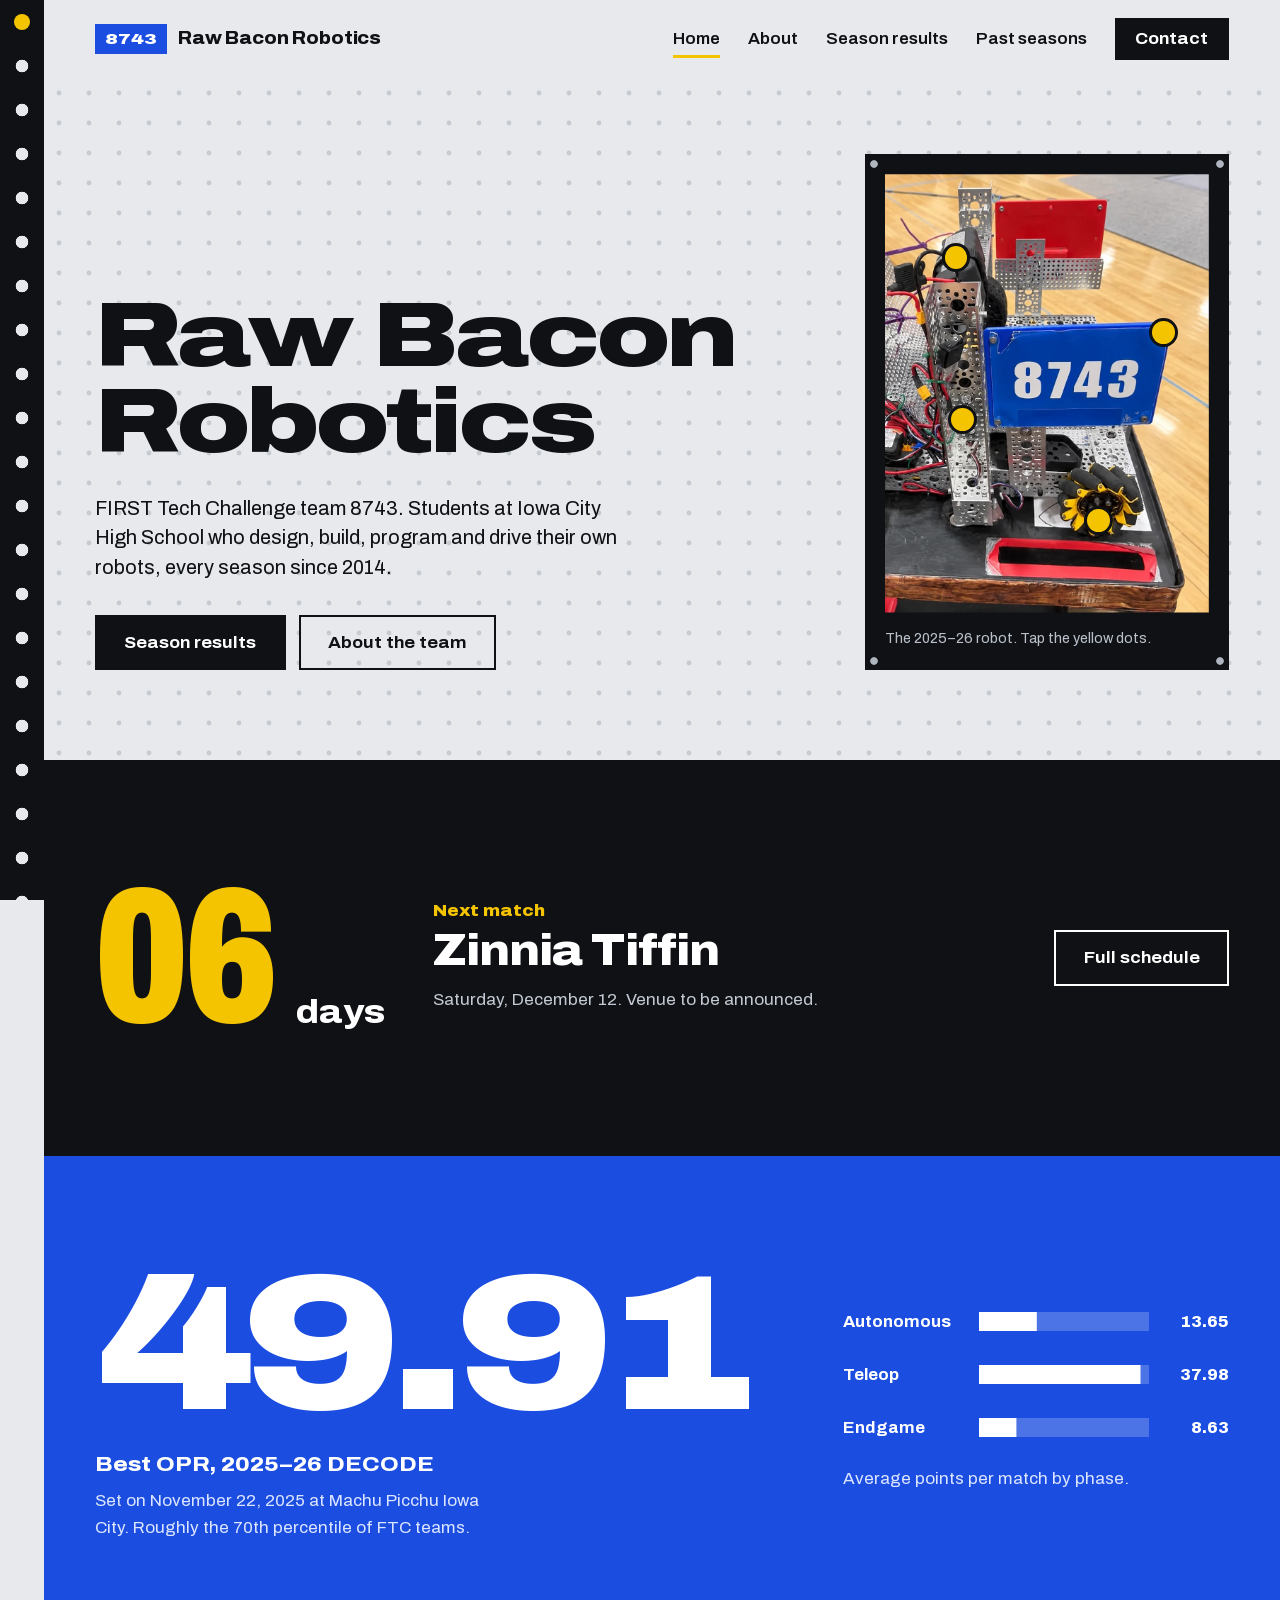
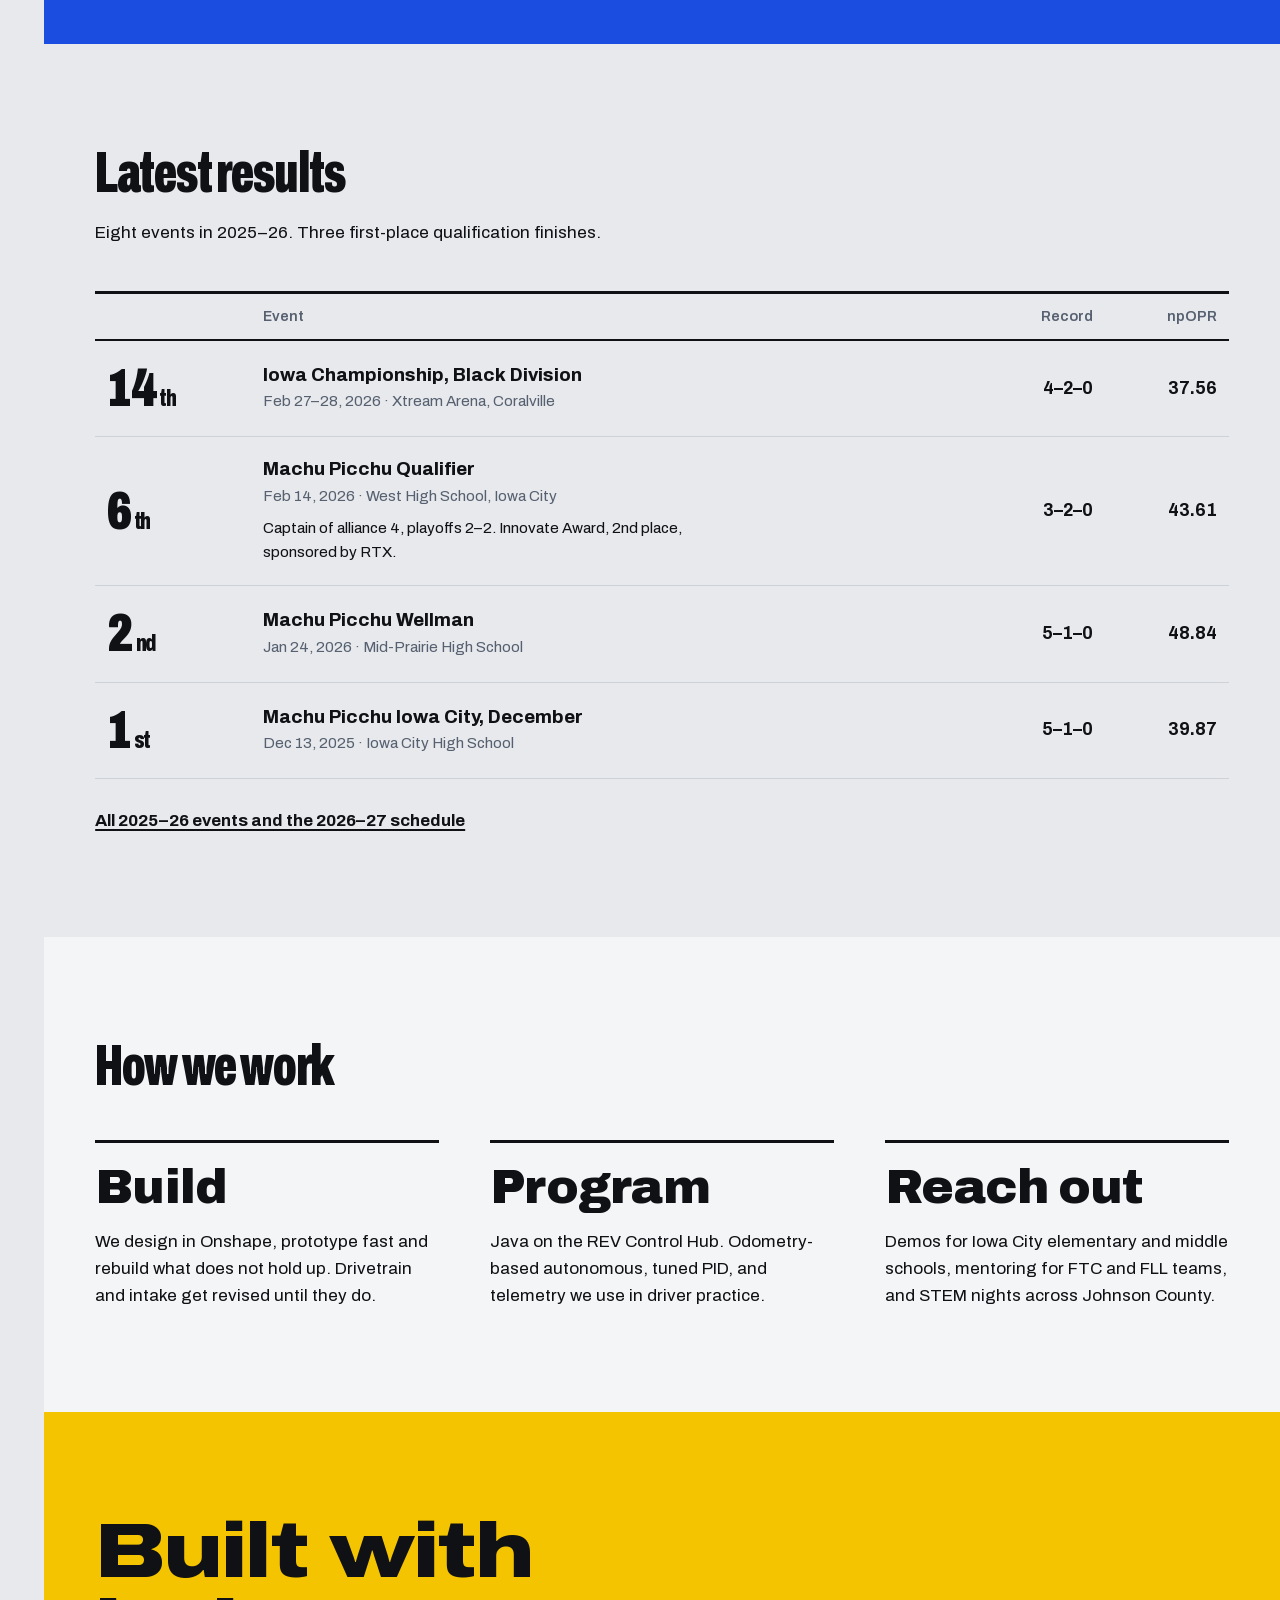
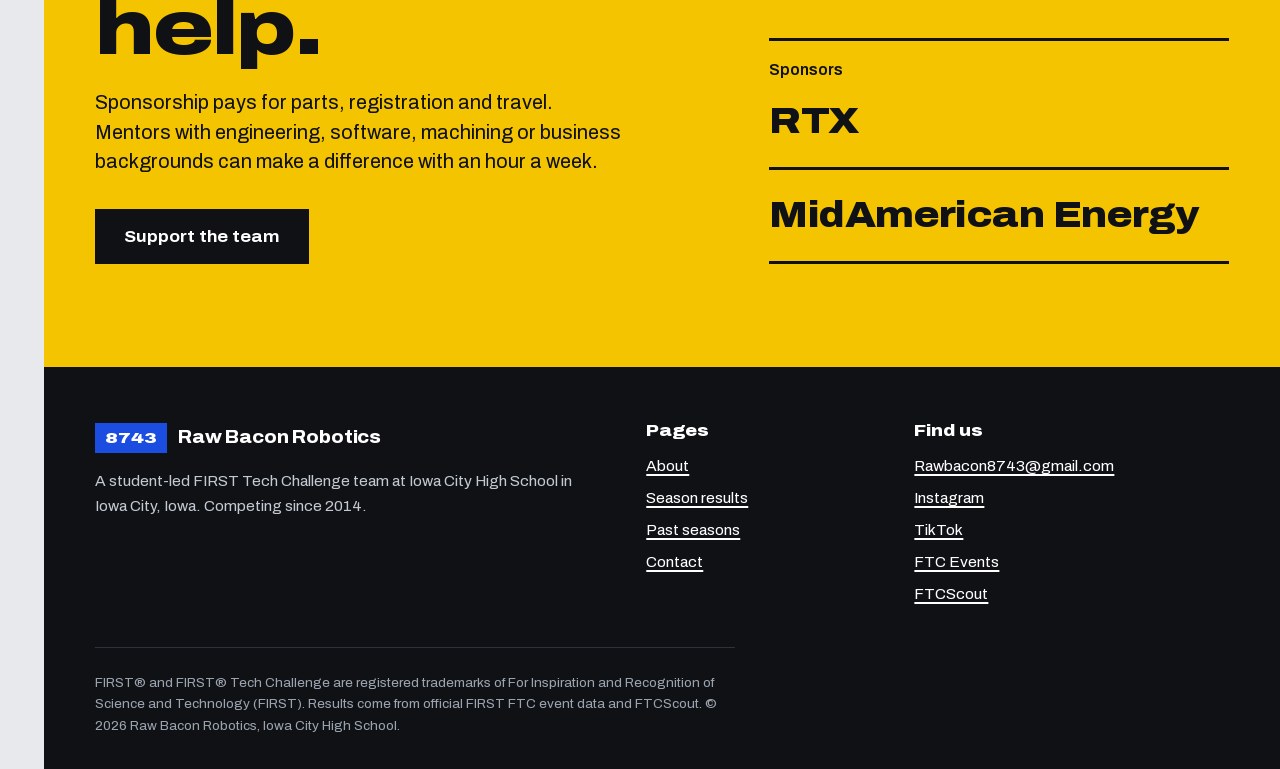
==== public/index.html @ 95c89816 "Redesign: perforated-rail theme, robot photo, animated hero, countdown, new pages Co-Authored-By: Cl" ====
<!doctype html>
<html lang="en">
<head>
<meta charset="utf-8">
<meta name="viewport" content="width=device-width, initial-scale=1">
<title>Raw Bacon Robotics #8743 | FIRST Tech Challenge, Iowa City</title>
<meta name="description" content="Raw Bacon Robotics, FIRST Tech Challenge team 8743 from Iowa City High School. Student-built robots, season results and how to support the team.">
<meta name="theme-color" content="#0f1114">
<meta property="og:type" content="website">
<meta property="og:title" content="Raw Bacon Robotics #8743 | FIRST Tech Challenge, Iowa City">
<meta property="og:description" content="Raw Bacon Robotics, FIRST Tech Challenge team 8743 from Iowa City High School. Student-built robots, season results and how to support the team.">
<meta property="og:image" content="assets/og.jpg">
<meta name="twitter:card" content="summary_large_image">
<link rel="icon" href="favicon.svg" type="image/svg+xml">
<link rel="preload" href="assets/fonts/archivo-var.woff" as="font" type="font/woff" crossorigin>
<link rel="stylesheet" href="styles.css">
<script>document.documentElement.classList.add("js")</script>
</head>
<body>
<a class="skip" href="#main">Skip to content</a>
<div class="rail" aria-hidden="true"><span class="rail-pin"></span></div>
<header class="site-header">
<div class="wrap bar">
<a class="brand" href="index.html" aria-label="Raw Bacon Robotics, home"><span class="plate" aria-hidden="true">8743</span><span class="brand-name">Raw Bacon Robotics</span></a>
<nav class="nav" aria-label="Primary"><a href="index.html" aria-current="page">Home</a><a href="about.html">About</a><a href="season.html">Season results</a><a href="history.html">Past seasons</a><a class="btn" href="contact.html">Contact</a></nav>
</div>
</header>
<main id="main">

<section class="hero" aria-labelledby="h1">
<div class="wrap hero-grid">
<div>
<h1 id="h1"><span data-tele>Raw Bacon</span><span data-tele>Robotics</span></h1>
<p class="lead">FIRST Tech Challenge team 8743. Students at Iowa City High School who design, build, program and drive their own robots, every season since 2014.</p>
<div class="actions"><a class="btn" href="season.html">Season results</a><a class="btn btn-line" href="about.html">About the team</a></div>
</div>
<figure class="mount" style="margin:0">
<div class="shot"><img src="assets/robot.webp" width="915" height="1237" alt="Team 8743 robot: blue number plate reading 8743, perforated aluminum channel, and a yellow mecanum wheel" fetchpriority="high">
<div class="hs-wrap left" style="--x:86%;--y:36%;--n:0"><button class="hs" aria-expanded="false" aria-label="Number plate"></button><div class="hs-label" role="note"><strong>Number plate</strong>Every FTC robot wears its team number. Ours is 8743.</div></div>
<div class="hs-wrap left" style="--x:66%;--y:79%;--n:1"><button class="hs" aria-expanded="false" aria-label="Mecanum wheel"></button><div class="hs-label" role="note"><strong>Mecanum wheel</strong>Angled rollers let the robot slide sideways as well as drive forward.</div></div>
<div class="hs-wrap" style="--x:24%;--y:56%;--n:2"><button class="hs" aria-expanded="false" aria-label="Perforated channel"></button><div class="hs-label" role="note"><strong>Perforated channel</strong>Holes everywhere, so anything can bolt anywhere. We drill the rest.</div></div>
<div class="hs-wrap" style="--x:22%;--y:19%;--n:3"><button class="hs" aria-expanded="false" aria-label="Motors and wiring"></button><div class="hs-label" role="note"><strong>Motors and wiring</strong>Routed, zip-tied and fused by students.</div></div>
</div>
<figcaption class="mount-note">The 2025–26 robot. Tap the yellow dots.</figcaption>
</figure>
</div>
</section>

<section class="sec sec-ink on-dark" aria-labelledby="next-h">
<div class="wrap next-grid">
<div class="count"><span class="odo" id="odo" data-events='[{"date": "2026-10-31", "name": "Zinnia Wellman", "label": "Saturday, October 31. Played."}, {"date": "2026-11-14", "name": "Zinnia Iowa City West", "label": "Saturday, November 14. Venue to be announced."}, {"date": "2026-11-21", "name": "Zinnia West Branch", "label": "Saturday, November 21. Venue to be announced."}, {"date": "2026-12-05", "name": "Zinnia Iowa City Johnson County", "label": "Saturday, December 5. Venue to be announced."}, {"date": "2026-12-12", "name": "Zinnia Tiffin", "label": "Saturday, December 12. Venue to be announced."}]'>11</span><span class="unit" id="odo-unit">days</span></div>
<div class="next-event"><h2 id="next-h" style="font-size:1rem;font-stretch:112%;color:#f5c400;margin-bottom:.6rem;letter-spacing:0">Next match</h2><p id="next-title" style="font-size:clamp(1.8rem,3.4vw,3rem);font-weight:850;font-stretch:112%;line-height:1.05;color:#fff;margin:0;letter-spacing:-.02em">Zinnia Iowa City West</p><p id="next-sub">Saturday, November 14. Venue to be announced.</p></div>
<a class="btn btn-line" href="season.html#next">Full schedule</a>
</div>
</section>

<section class="sec sec-blue" aria-labelledby="prof-h">
<div class="wrap profile-grid">
<div>
<h2 id="prof-h" class="sr">Season scoring</h2>
<div class="best num" data-count="50.01">50.01</div>
<p class="best-label">Best OPR, 2025–26 DECODE</p>
<p class="best-note">Set on November 22, 2025 at Machu Picchu Iowa City. Roughly the 70th percentile of FTC teams.</p>
</div>
<div>
<ul class="bars">
<li style="--i:0;--v:.34"><span class="name">Autonomous</span><span class="track"><span class="fill"></span></span><span class="val num">13.65</span></li>
<li style="--i:1;--v:.95"><span class="name">Teleop</span><span class="track"><span class="fill"></span></span><span class="val num">37.98</span></li>
<li style="--i:2;--v:.22"><span class="name">Endgame</span><span class="track"><span class="fill"></span></span><span class="val num">8.63</span></li>
</ul>
<p class="bars-caption">Average points per match by phase.</p>
</div>
</div>
</section>

<section class="sec" aria-labelledby="res-h">
<div class="wrap">
<div class="sec-head"><h2 id="res-h" data-tele>Latest results</h2><p>Eight events in 2025–26. Three first-place qualification finishes.</p></div>
<ol class="board" style="--cols:2">
<li class="board-head" aria-hidden="true"><span></span><span>Event</span><span class="stat">Record</span><span class="stat">npOPR</span></li>
<li style="--i:0"><span class="rk num">14<small>th</small></span><span class="ev"><strong>Iowa Championship, Black Division</strong><span>Feb 27–28, 2026 · Xtream Arena, Coralville</span></span><span class="stat" data-l="Record">4–2–0</span><span class="stat" data-l="npOPR">37.56</span></li>
<li style="--i:1"><span class="rk num">6<small>th</small></span><span class="ev"><strong>Machu Picchu Qualifier</strong><span>Feb 14, 2026 · West High School, Iowa City</span><span class="note">Captain of alliance 4, playoffs 2–2. Innovate Award, 2nd place, sponsored by RTX.</span></span><span class="stat" data-l="Record">3–2–0</span><span class="stat" data-l="npOPR">43.61</span></li>
<li style="--i:2"><span class="rk num">2<small>nd</small></span><span class="ev"><strong>Machu Picchu Wellman</strong><span>Jan 24, 2026 · Mid-Prairie High School</span></span><span class="stat" data-l="Record">5–1–0</span><span class="stat" data-l="npOPR">48.84</span></li>
<li style="--i:3"><span class="rk num">1<small>st</small></span><span class="ev"><strong>Machu Picchu Iowa City, December</strong><span>Dec 13, 2025 · Iowa City High School</span></span><span class="stat" data-l="Record">5–1–0</span><span class="stat" data-l="npOPR">39.87</span></li>
</ol>
<p class="more"><a href="season.html">All 2025–26 events and the 2026–27 schedule</a></p>
</div>
</section>

<section class="sec sec-paper" aria-labelledby="do-h">
<div class="wrap">
<div class="sec-head"><h2 id="do-h" data-tele>How we work</h2></div>
<div class="triple">
<div><h3>Build</h3><p>We design in Onshape, prototype fast and rebuild what does not hold up. Drivetrain and intake get revised until they do.</p></div>
<div><h3>Program</h3><p>Java on the REV Control Hub. Odometry-based autonomous, tuned PID, and telemetry we use in driver practice.</p></div>
<div><h3>Reach out</h3><p>Demos for Iowa City elementary and middle schools, mentoring for FTC and FLL teams, and STEM nights across Johnson County.</p></div>
</div>
</div>
</section>

<section class="sec sec-yellow" aria-labelledby="sp-h">
<div class="wrap sponsor-big">
<div><h2 id="sp-h" data-tele>Built with help.</h2><p class="lead" style="margin-top:1.25rem">Sponsorship pays for parts, registration and travel. Mentors with engineering, software, machining or business backgrounds can make a difference with an hour a week.</p><div class="actions"><a class="btn" href="contact.html">Support the team</a></div></div>
<div><ul class="sponsor-names"><li><p>Sponsors</p>RTX</li><li>MidAmerican Energy</li></ul></div>
</div>
</section>

</main>
<footer class="site-footer">
<div class="wrap">
<div class="foot-grid">
<div><a class="brand" href="index.html"><span class="plate" aria-hidden="true">8743</span><span class="brand-name">Raw Bacon Robotics</span></a>
<p>A student-led FIRST Tech Challenge team at Iowa City High School in Iowa City, Iowa. Competing since 2014.</p></div>
<div><h2>Pages</h2><ul><li><a href="about.html">About</a></li><li><a href="season.html">Season results</a></li><li><a href="history.html">Past seasons</a></li><li><a href="contact.html">Contact</a></li></ul></div>
<div><h2>Find us</h2><ul><li><a href="mailto:Rawbacon8743@gmail.com">Rawbacon8743@gmail.com</a></li><li><a href="https://www.instagram.com/rawbacon8743">Instagram</a></li><li><a href="https://www.tiktok.com/@raw.bacon.robotic">TikTok</a></li><li><a href="https://ftc-events.firstinspires.org/team/8743">FTC Events</a></li><li><a href="https://ftcscout.org/teams/8743">FTCScout</a></li></ul></div>
</div>
<p class="legal">FIRST® and FIRST® Tech Challenge are registered trademarks of For Inspiration and Recognition of Science and Technology (FIRST). Results come from official FIRST FTC event data and FTCScout. © 2026 Raw Bacon Robotics, Iowa City High School.</p>
</div>
</footer>
<script src="js/site.js" defer></script>
<script src="js/holes.js" defer></script>

</body>
</html>
---- public/styles.css ----
/* Raw Bacon Robotics #8743
   Built like the robot: perforated aluminum, a black tray, a blue number plate, yellow mecanum wheels. */

@font-face {
  font-family: "Archivo";
  src: url("assets/fonts/archivo-var.woff") format("woff");
  font-weight: 300 900;
  font-stretch: 62% 125%;
  font-style: normal;
  font-display: swap;
}

:root {
  --alu: #e7e9ec;
  --paper: #f4f5f7;
  --hole: #c6cbd2;
  --ink: #0f1114;
  --blue: #1b4de0;
  --yellow: #f5c400;
  --steel: #566070;
  --line: #cdd2d9;
  --rail: 44px;
  --pad: clamp(1.25rem, 4vw, 3.5rem);
  --max: 84rem;
  --servo: cubic-bezier(0.7, 0, 0.2, 1);
  --snap: cubic-bezier(0.3, 1.5, 0.5, 1);
}

*, *::before, *::after { box-sizing: border-box; }
html { -webkit-text-size-adjust: 100%; scroll-padding-top: 1.5rem; }

body {
  margin: 0;
  background: var(--alu);
  color: var(--ink);
  font: 420 1.0625rem/1.6 "Archivo", system-ui, -apple-system, "Segoe UI", sans-serif;
  font-stretch: 100%;
  -webkit-font-smoothing: antialiased;
  text-rendering: optimizeLegibility;
}

img { display: block; max-width: 100%; height: auto; }
a { color: inherit; text-underline-offset: 0.2em; text-decoration-thickness: 2px; }
a:hover { color: var(--blue); }
::selection { background: var(--yellow); color: var(--ink); }
:focus-visible { outline: 3px solid var(--blue); outline-offset: 3px; }
.sec-ink :focus-visible, .sec-blue :focus-visible { outline-color: var(--yellow); }

.sr { position: absolute; width: 1px; height: 1px; overflow: hidden; clip: rect(0 0 0 0); white-space: nowrap; }
.skip { position: absolute; left: 1rem; top: -4rem; z-index: 60; background: var(--ink); color: #fff; padding: 0.7rem 1rem; }
.skip:focus { top: 1rem; color: #fff; }

.wrap { width: 100%; max-width: var(--max); margin-inline: auto; padding-inline: var(--pad); }

/* ---------- Type ---------- */

h1, h2, h3 { margin: 0; font-weight: 850; font-stretch: 125%; letter-spacing: -0.025em; line-height: 1; text-wrap: balance; }
h1 { font-size: clamp(2.7rem, 7.1vw, 7.6rem); font-weight: 900; letter-spacing: -0.035em; line-height: 0.95; }
h2 { font-size: clamp(2rem, 4.4vw, 4rem); }
h3 { font-size: clamp(1.35rem, 2vw, 1.8rem); font-stretch: 112%; letter-spacing: -0.015em; }
p { margin: 0 0 1em; max-width: 62ch; }
p:last-child { margin-bottom: 0; }
.lead { font-size: clamp(1.15rem, 1.55vw, 1.4rem); line-height: 1.5; max-width: 48ch; }
.num { font-variant-numeric: tabular-nums lining-nums; }

/* Headings telescope from condensed to expanded when they arrive. */
.js [data-tele] { font-stretch: 62%; transition: font-stretch 1s var(--servo); }
.js [data-tele].is-in, .js .hero.is-go [data-tele] { font-stretch: 125%; }

/* ---------- Rail: the aluminum channel ---------- */

.rail { display: none; }
@media (min-width: 48rem) {
  body { padding-left: var(--rail); }
  .rail {
    display: block; position: fixed; inset: 0 auto 0 0; width: var(--rail); z-index: 40;
    background-color: var(--ink);
    background-image: radial-gradient(circle at 50% 50%, var(--alu) 0 6px, transparent 6.6px);
    background-size: var(--rail) var(--rail);
    view-transition-name: rail;
  }
  .rail-pin {
    position: absolute; left: 14px; top: 14px; width: 16px; height: 16px; border-radius: 50%;
    background: var(--yellow);
    transform: translateY(calc(var(--row, 0) * 44px));
    transition: transform 0.26s var(--snap);
  }
}

/* ---------- Header ---------- */

.site-header { background: var(--alu); }
.bar { display: flex; flex-wrap: wrap; align-items: center; justify-content: space-between; gap: 0.75rem 2rem; padding-block: 1.1rem; }
.brand { display: inline-flex; align-items: center; gap: 0.7rem; text-decoration: none; }
.brand:hover { color: var(--ink); }
.plate {
  background: var(--blue); color: #fff; padding: 0.18rem 0.6rem; font-weight: 900; font-stretch: 125%;
  font-size: 0.95rem; letter-spacing: 0.01em; font-variant-numeric: tabular-nums;
}
.brand-name { font-weight: 800; font-stretch: 112%; font-size: 1.1rem; letter-spacing: -0.01em; }
.nav { display: flex; flex-wrap: wrap; align-items: center; gap: 0.25rem 1.75rem; }
.nav a:not(.btn) {
  text-decoration: none; font-weight: 600; padding-block: 0.35rem; background: linear-gradient(var(--ink), var(--ink)) left bottom / 0 3px no-repeat;
  transition: background-size 0.25s var(--servo);
}
.nav a:not(.btn):hover { color: var(--ink); background-size: 100% 3px; }
.nav a[aria-current="page"] { background: linear-gradient(var(--yellow), var(--yellow)) left bottom / 100% 3px no-repeat; }
.nav .btn { padding: 0.65rem 1.15rem; }

/* ---------- Buttons ---------- */

.btn {
  position: relative; display: inline-flex; align-items: center; justify-content: center; gap: 0.6rem;
  padding: 1.05rem 1.7rem; border: 2px solid var(--ink); background: var(--ink); color: #fff;
  font: 700 1rem/1.1 "Archivo", sans-serif; font-stretch: 112%; text-decoration: none; cursor: pointer;
  overflow: hidden; isolation: isolate; transition: color 0.2s;
}
.btn::before {
  content: ""; position: absolute; inset: 0; background: var(--yellow); z-index: -1;
  transform: translateX(-101%); transition: transform 0.32s var(--servo);
}
.btn:hover, .btn:focus-visible { color: var(--ink); }
.btn:hover::before, .btn:focus-visible::before { transform: none; }
.btn-line { background: transparent; color: var(--ink); }
.btn-line::before { background: var(--ink); }
.btn-line:hover, .btn-line:focus-visible { color: #fff; }
.on-dark .btn { background: #fff; color: var(--ink); border-color: #fff; }
.on-dark .btn-line { background: transparent; color: #fff; }
.on-dark .btn-line::before { background: #fff; }
.on-dark .btn-line:hover { color: var(--ink); }
.sec-yellow .btn { background: var(--ink); border-color: var(--ink); color: #fff; }
.sec-yellow .btn::before { background: var(--blue); }
.sec-yellow .btn:hover, .sec-yellow .btn:focus-visible { color: #fff; border-color: var(--blue); }
.actions { display: flex; flex-wrap: wrap; gap: 0.85rem; margin-top: 2rem; }

/* ---------- Sections ---------- */

.sec { padding-block: clamp(3.5rem, 8vw, 7rem); }
.sec-paper { background: var(--paper); }
.sec-ink { background: var(--ink); color: #fff; }
.sec-ink a:hover, .sec-blue a:hover { color: var(--yellow); }
.sec-blue { background: var(--blue); color: #fff; }
.sec-yellow { background: var(--yellow); color: var(--ink); }
.sec-yellow a:hover { color: var(--blue); }
.sec-head { margin-bottom: clamp(1.75rem, 3.5vw, 3rem); max-width: 44rem; }
.sec-head p { margin-top: 1rem; }
.more { margin-top: 1.75rem; font-weight: 700; }

/* ---------- Hero ---------- */

.hero { position: relative; overflow: hidden; isolation: isolate; padding-block: clamp(2.5rem, 6vw, 5.5rem) clamp(3rem, 7vw, 6rem); }
.hero { background-image: radial-gradient(circle, var(--hole) 2.4px, transparent 2.9px); background-size: 30px 30px; background-position: 15px 15px; }
.js .hero { background-image: none; }
.hero canvas { position: absolute; inset: 0; width: 100%; height: 100%; z-index: -1; }
.hero-grid { display: grid; gap: clamp(2rem, 5vw, 4.5rem); align-items: end; }
@media (min-width: 62rem) { .hero-grid { grid-template-columns: minmax(0, 1.55fr) minmax(0, 0.8fr); } }
.hero h1 span { display: block; white-space: nowrap; }
.hero .lead { margin-top: 1.75rem; }

.mount {
  position: relative; background-color: var(--ink); padding: 1.25rem; max-width: 30rem; justify-self: end; width: 100%;
  background-image:
    radial-gradient(circle, #aeb5bf 3.4px, transparent 4.2px), radial-gradient(circle, #aeb5bf 3.4px, transparent 4.2px),
    radial-gradient(circle, #aeb5bf 3.4px, transparent 4.2px), radial-gradient(circle, #aeb5bf 3.4px, transparent 4.2px);
  background-size: 12px 12px; background-repeat: no-repeat;
  background-position: 0.2rem 0.2rem, calc(100% - 0.2rem) 0.2rem, 0.2rem calc(100% - 0.2rem), calc(100% - 0.2rem) calc(100% - 0.2rem);
}
.mount .shot { position: relative; background: #1a1d22; }
.mount img { width: 100%; }
.js .mount .shot { clip-path: inset(0 0 100% 0); transition: clip-path 1s var(--servo) 0.5s; }
.js .hero.is-go .mount .shot { clip-path: inset(0); }

/* hotspots on the photo */
.hs-wrap { position: absolute; left: var(--x); top: var(--y); width: 0; height: 0; }
.hs {
  position: absolute; left: -0.9rem; top: -0.9rem; width: 1.8rem; height: 1.8rem; border-radius: 50%; padding: 0; cursor: pointer;
  background: var(--yellow); border: 3px solid var(--ink);
  transform: scale(1); transition: transform 0.25s var(--snap), background 0.2s;
}
.js .hs { opacity: 0; transition: opacity 0.2s, transform 0.25s var(--snap), background 0.2s; }
.js .hero.is-go .hs { opacity: 1; transition-delay: calc(1.4s + var(--n, 0) * 0.15s), 0s, 0s; }
.hs:hover, .hs[aria-expanded="true"] { transform: scale(1.25); background: #fff; }
.hs-label {
  position: absolute; top: 0; left: 1.5rem; width: 15rem; padding: 0.85rem 1rem; background: var(--ink); color: #fff; z-index: 5;
  font-size: 0.95rem; line-height: 1.4; transform: translateY(-50%); clip-path: inset(0 100% 0 0);
  transition: clip-path 0.35s var(--servo); pointer-events: none; border-left: 4px solid var(--yellow);
}
.hs-label strong { display: block; font-weight: 800; font-stretch: 112%; }
.hs-wrap.left .hs-label { left: auto; right: 1.5rem; clip-path: inset(0 0 0 100%); border-left: 0; border-right: 4px solid var(--yellow); }
.hs[aria-expanded="true"] + .hs-label { clip-path: inset(0); }
.mount-note { margin: 0.9rem 0 0; color: #b9c0ca; font-size: 0.9rem; max-width: none; }

/* ---------- Next match (odometer) ---------- */

.next-grid { display: grid; gap: 1.5rem 3rem; align-items: center; }
@media (min-width: 52rem) { .next-grid { grid-template-columns: auto minmax(0, 1fr) auto; } }
.count { display: flex; align-items: flex-end; gap: 1.25rem; }
.odo { display: inline-flex; height: 1em; overflow: hidden; font-size: clamp(5.5rem, 15vw, 12rem); font-weight: 900; font-stretch: 70%; line-height: 1; color: var(--yellow); letter-spacing: -0.02em; font-variant-numeric: tabular-nums; }
.odo-col { display: block; height: 1em; overflow: hidden; }
.odo-strip { display: block; transform: translateY(calc(var(--d, 0) * -1em)); transition: transform 1.3s var(--servo); }
.odo-strip span { display: block; height: 1em; line-height: 1; }
.odo-static { font-size: clamp(2.5rem, 6vw, 4rem); font-weight: 900; font-stretch: 112%; color: var(--yellow); line-height: 1; }
.count .unit { font-size: clamp(1.4rem, 2.6vw, 2.2rem); font-weight: 800; font-stretch: 112%; padding-bottom: 0.9rem; }
.next-event h2 { font-size: clamp(1.8rem, 3.4vw, 3rem); }
.next-event p { margin-top: 0.75rem; color: #c3c9d2; }

/* ---------- Scoring profile ---------- */

.profile-grid { display: grid; gap: 3rem clamp(2rem, 7vw, 6rem); align-items: center; }
@media (min-width: 56rem) { .profile-grid { grid-template-columns: 1fr 1fr; } }
.best { font-size: clamp(5rem, 15vw, 13rem); font-weight: 900; font-stretch: 125%; line-height: 0.9; letter-spacing: -0.045em; font-variant-numeric: tabular-nums; }
.best-label { margin: 1rem 0 0.4rem; font-weight: 800; font-stretch: 112%; font-size: 1.3rem; }
.best-note { color: #dbe5ff; max-width: 40ch; }
.bars { list-style: none; margin: 0; padding: 0; display: grid; gap: 1.6rem; }
.bars li { display: grid; grid-template-columns: 7.5rem 1fr 4rem; align-items: center; gap: 1rem; }
.bars .name { font-weight: 700; }
.bars .track { height: 1.2rem; background: rgba(255, 255, 255, 0.22); overflow: hidden; }
.bars .fill { display: block; height: 100%; background: #fff; transform: scaleX(var(--v)); transform-origin: left; }
.js .bars .fill { transform: scaleX(0); transition: transform 1.2s var(--servo) calc(var(--i, 0) * 0.14s); }
.js .bars.is-in .fill { transform: scaleX(var(--v)); }
.bars .val { text-align: right; font-weight: 800; font-variant-numeric: tabular-nums; }
.bars-caption { margin-top: 1.5rem; color: #dbe5ff; }

/* ---------- Results board ---------- */

.board { list-style: none; margin: 0; padding: 0; border-top: 3px solid var(--ink); }
.board li {
  position: relative; isolation: isolate; display: grid; align-items: center; gap: 0 1.25rem; padding: 1.3rem 0.75rem;
  border-bottom: 1px solid var(--line);
  grid-template-columns: minmax(5rem, 8.5rem) minmax(0, 1fr) repeat(var(--cols, 2), minmax(4.2rem, 6.5rem));
}
.board li::before {
  content: ""; position: absolute; inset: 0; z-index: -1; background: var(--yellow);
  transform: scaleX(0); transform-origin: left; transition: transform 0.35s var(--servo);
}
.board li:hover::before, .board li:focus-within::before { transform: scaleX(1); }
.js .board li { clip-path: inset(0 100% 0 0); transition: clip-path 0.7s var(--servo) calc(var(--i, 0) * 0.09s); }
.js .board.is-in li { clip-path: inset(-2px); }
.rk { font-size: clamp(2.4rem, 4.2vw, 3.8rem); font-weight: 900; font-stretch: 70%; line-height: 1; letter-spacing: -0.02em; font-variant-numeric: tabular-nums; }
.rk small { font-size: 0.45em; font-weight: 800; margin-left: 0.1em; }
.ev strong { display: block; font-weight: 750; font-size: 1.15rem; line-height: 1.25; }
.ev span { display: block; color: var(--steel); font-size: 0.95rem; margin-top: 0.15rem; }
.ev .note { color: var(--ink); margin-top: 0.5rem; max-width: 52ch; }
.board li:hover .ev span { color: var(--ink); }
.stat { text-align: right; font-weight: 700; font-variant-numeric: tabular-nums; font-size: 1.1rem; }
.board-head { display: none; }
@media (min-width: 52rem) {
  .board-head { display: grid; }
  .board li.board-head { padding-block: 0.7rem; border-bottom: 2px solid var(--ink); font-size: 0.9rem; color: var(--steel); font-weight: 600; }
  .board li.board-head::before { display: none; }
  .js .board li.board-head { clip-path: none; }
  .board-head .stat { font-size: 0.9rem; font-weight: 600; }
}
@media (max-width: 51.99rem) {
  .board li { grid-template-columns: 4.6rem minmax(0, 1fr); row-gap: 0.35rem; }
  .board .rk { grid-row: span 6; align-self: start; }
  .board .ev { grid-column: 2; }
  .board .stat { grid-column: 2; display: flex; justify-content: space-between; max-width: 16rem; text-align: left; font-size: 1rem; }
  .board .stat::before { content: attr(data-l); color: var(--steel); font-weight: 500; }
  .board li:hover .stat::before { color: var(--ink); }
}
.status { font-weight: 700; }

/* ---------- Three columns ---------- */

.triple { display: grid; gap: 2.5rem; }
@media (min-width: 52rem) { .triple { grid-template-columns: repeat(3, 1fr); gap: clamp(2rem, 4vw, 4rem); } }
.triple > div { border-top: 3px solid var(--ink); padding-top: 1.25rem; }
.triple h3 { font-size: clamp(2.2rem, 3.8vw, 3.4rem); font-stretch: 100%; font-weight: 900; margin-bottom: 1rem; transition: font-stretch 0.5s var(--servo); }
.triple > div:hover h3, .triple > div:focus-within h3 { font-stretch: 125%; }

/* ---------- Sponsors ---------- */

.sponsor-big { display: grid; gap: 2.5rem clamp(2rem, 6vw, 6rem); align-items: end; }
@media (min-width: 56rem) { .sponsor-big { grid-template-columns: 1.3fr 1fr; } }
.sponsor-big h2 { font-size: clamp(2.4rem, 6vw, 5.4rem); }
.sponsor-names { margin: 0; padding: 0; list-style: none; }
.sponsor-names li { padding: 1rem 0; border-top: 3px solid var(--ink); font-size: clamp(1.5rem, 3vw, 2.3rem); font-weight: 850; font-stretch: 112%; letter-spacing: -0.015em; }
.sponsor-names li:last-child { border-bottom: 3px solid var(--ink); }
.sponsor-names p { margin: 0 0 0.6rem; font-size: 1rem; font-weight: 600; font-stretch: 100%; letter-spacing: 0; }

/* ---------- Page header (inner pages) ---------- */

.page-head { padding-block: clamp(2.5rem, 6vw, 5rem) clamp(2rem, 4vw, 3.5rem); }
.page-head .lead { margin-top: 1.5rem; }
.facts { margin: 0; padding: 0; border-top: 3px solid var(--ink); }
.facts div { display: grid; grid-template-columns: 8rem 1fr; gap: 1rem; padding: 0.85rem 0; border-bottom: 1px solid var(--line); }
.facts dt { color: var(--steel); }
.facts dd { margin: 0; font-weight: 700; }
.split { display: grid; gap: 2.5rem clamp(2rem, 6vw, 6rem); align-items: end; }
@media (min-width: 56rem) { .split { grid-template-columns: 1.4fr 0.8fr; } }

.statement { font-size: clamp(1.6rem, 3.2vw, 2.8rem); font-weight: 700; font-stretch: 108%; line-height: 1.2; letter-spacing: -0.02em; max-width: 30ch; margin: 0; }

.values { margin: 0; display: grid; }
@media (min-width: 52rem) { .values { grid-template-columns: 1fr 1fr; column-gap: clamp(2rem, 6vw, 5rem); } }
.values div { border-top: 3px solid var(--ink); padding: 1.25rem 0 2rem; }
.values dt { font-size: 1.5rem; font-weight: 850; font-stretch: 112%; letter-spacing: -0.015em; margin-bottom: 0.5rem; }
.values dd { margin: 0; max-width: 44ch; }

.timeline { list-style: none; margin: 0; padding: 0 0 0 1.75rem; position: relative; max-width: 52rem; }
.timeline::before { content: ""; position: absolute; left: 0.45rem; top: 0.6rem; bottom: 0.6rem; width: 3px; background: var(--ink); }
.timeline li { position: relative; padding-bottom: 2.5rem; display: grid; gap: 0.25rem 2rem; }
@media (min-width: 40rem) { .timeline li { grid-template-columns: 11rem 1fr; } }
.timeline li::before { content: ""; position: absolute; left: -1.75rem; top: 0.55rem; width: 1rem; height: 1rem; border-radius: 50%; background: var(--yellow); border: 3px solid var(--ink); }
.timeline .year { font-size: clamp(1.8rem, 3.2vw, 2.6rem); font-weight: 900; font-stretch: 70%; line-height: 1; letter-spacing: -0.01em; }
.timeline p { margin: 0; }

/* ---------- Past seasons accordion ---------- */

.hist { border-bottom: 3px solid var(--ink); }
.hist details { border-top: 3px solid var(--ink); }
.hist summary {
  display: grid; grid-template-columns: minmax(7.5rem, 13rem) minmax(0, 1fr) 2.5rem; gap: 0.5rem 1.5rem; align-items: baseline;
  padding: 1.5rem 0; cursor: pointer; list-style: none;
}
.hist summary::-webkit-details-marker { display: none; }
.hist .yr { font-size: clamp(2.3rem, 5vw, 4.4rem); font-weight: 900; font-stretch: 70%; line-height: 1; letter-spacing: -0.02em; }
.hist .game { font-size: clamp(1.15rem, 2vw, 1.6rem); font-weight: 800; font-stretch: 112%; letter-spacing: -0.01em; }
.hist .game small { display: block; font-size: 0.95rem; font-weight: 450; font-stretch: 100%; color: var(--steel); letter-spacing: 0; margin-top: 0.15rem; }
.hist .tog { position: relative; align-self: center; width: 1.6rem; height: 1.6rem; justify-self: end; }
.hist .tog::before, .hist .tog::after { content: ""; position: absolute; left: 0; right: 0; top: calc(50% - 1.5px); height: 3px; background: var(--ink); transition: transform 0.3s var(--servo); }
.hist .tog::after { transform: rotate(90deg); }
.hist details[open] .tog::after { transform: rotate(0); }
.hist summary:hover .yr { color: var(--blue); }
.hist .body { padding: 0 0 2rem; }
.he { display: grid; gap: 0.15rem 1.5rem; padding: 0.9rem 0; border-top: 1px solid var(--line); }
@media (min-width: 52rem) { .he { grid-template-columns: 12rem 1fr 1.4fr; } .hist .body { margin-left: calc(13rem + 1.5rem); } }
.he .d { color: var(--steel); }
.he .e { font-weight: 750; }
.hist .also { color: var(--steel); margin-top: 1rem; font-size: 0.97rem; }
@supports (interpolate-size: allow-keywords) {
  .hist { interpolate-size: allow-keywords; }
  .hist details::details-content { block-size: 0; overflow: clip; transition: block-size 0.45s var(--servo), content-visibility 0.45s allow-discrete; }
  .hist details[open]::details-content { block-size: auto; }
}

/* ---------- Glossary, contact ---------- */

.glossary { margin: 0; display: grid; }
@media (min-width: 52rem) { .glossary { grid-template-columns: 1fr 1fr; column-gap: clamp(2rem, 6vw, 5rem); } }
.glossary div { border-top: 1px solid var(--line); padding: 1rem 0; }
.glossary dt { font-weight: 800; }
.glossary dd { margin: 0.2rem 0 0; max-width: 48ch; }

.big-email { display: inline-block; font-size: clamp(1.5rem, 4.4vw, 3.6rem); font-weight: 850; font-stretch: 112%; letter-spacing: -0.03em; line-height: 1.05; text-decoration: none; word-break: break-word;
  background: linear-gradient(var(--yellow), var(--yellow)) left 92% / 100% 0.3em no-repeat; transition: background-size 0.3s var(--servo); }
.big-email:hover { color: var(--ink); background-size: 100% 100%; }
.links { margin: 0; padding: 0; list-style: none; border-top: 3px solid var(--ink); }
.links li { display: grid; grid-template-columns: 9rem 1fr; gap: 1rem; padding: 1rem 0; border-bottom: 1px solid var(--line); }
.links .k { color: var(--steel); }
.links a { font-weight: 700; word-break: break-word; }
.two { display: grid; gap: 3rem clamp(2rem, 6vw, 6rem); }
@media (min-width: 52rem) { .two { grid-template-columns: 1fr 1fr; } }
.two h2 { margin-bottom: 1rem; font-size: clamp(1.9rem, 3.4vw, 3rem); }

/* ---------- Footer ---------- */

.site-footer { background: var(--ink); color: #fff; padding-block: 3.5rem 2rem; font-size: 0.97rem; }
.foot-grid { display: grid; gap: 2.25rem 3rem; }
@media (min-width: 52rem) { .foot-grid { grid-template-columns: 1.6fr 0.7fr 1fr; } }
.site-footer h2 { font-size: 1.05rem; font-stretch: 112%; margin-bottom: 0.9rem; letter-spacing: 0; }
.site-footer ul { margin: 0; padding: 0; list-style: none; display: grid; gap: 0.45rem; }
.site-footer p { color: #c3c9d2; }
.site-footer .brand { margin-bottom: 1rem; color: #fff; }
.site-footer .brand:hover { color: #fff; }
.legal { margin-top: 2.5rem; padding-top: 1.5rem; border-top: 1px solid #2c333c; color: #9aa3b0 !important; font-size: 0.85rem; max-width: 80ch; }

/* ---------- Page change wipe (supported browsers only) ---------- */

@view-transition { navigation: auto; }
::view-transition-old(root) { animation: none; }
::view-transition-new(root) { animation: wipe 0.55s var(--servo) both; }
@keyframes wipe { from { clip-path: inset(0 0 0 100%); } to { clip-path: inset(0); } }
::view-transition-group(rail) { animation: none; }

/* ---------- Reduced motion ---------- */

@media (prefers-reduced-motion: reduce) {
  *, *::before, *::after { transition-duration: 0.01ms !important; transition-delay: 0s !important; animation: none !important; }
  .js [data-tele], .js .hero.is-go [data-tele] { font-stretch: 125%; }
  .js .bars .fill { transform: scaleX(var(--v)); }
  .js .board li, .js .mount .shot { clip-path: none; }
  .js .hs { opacity: 1; }
  ::view-transition-group(*), ::view-transition-old(*), ::view-transition-new(*) { animation: none !important; }
}

@media (max-width: 51.99rem) {
  .hist summary { grid-template-columns: minmax(0, 1fr) 1.6rem; }
  .hist .yr { grid-column: 1; }
  .hist .game { grid-column: 1; }
  .hist .tog { grid-column: 2; grid-row: 1; }
  .he { overflow-wrap: anywhere; }
}
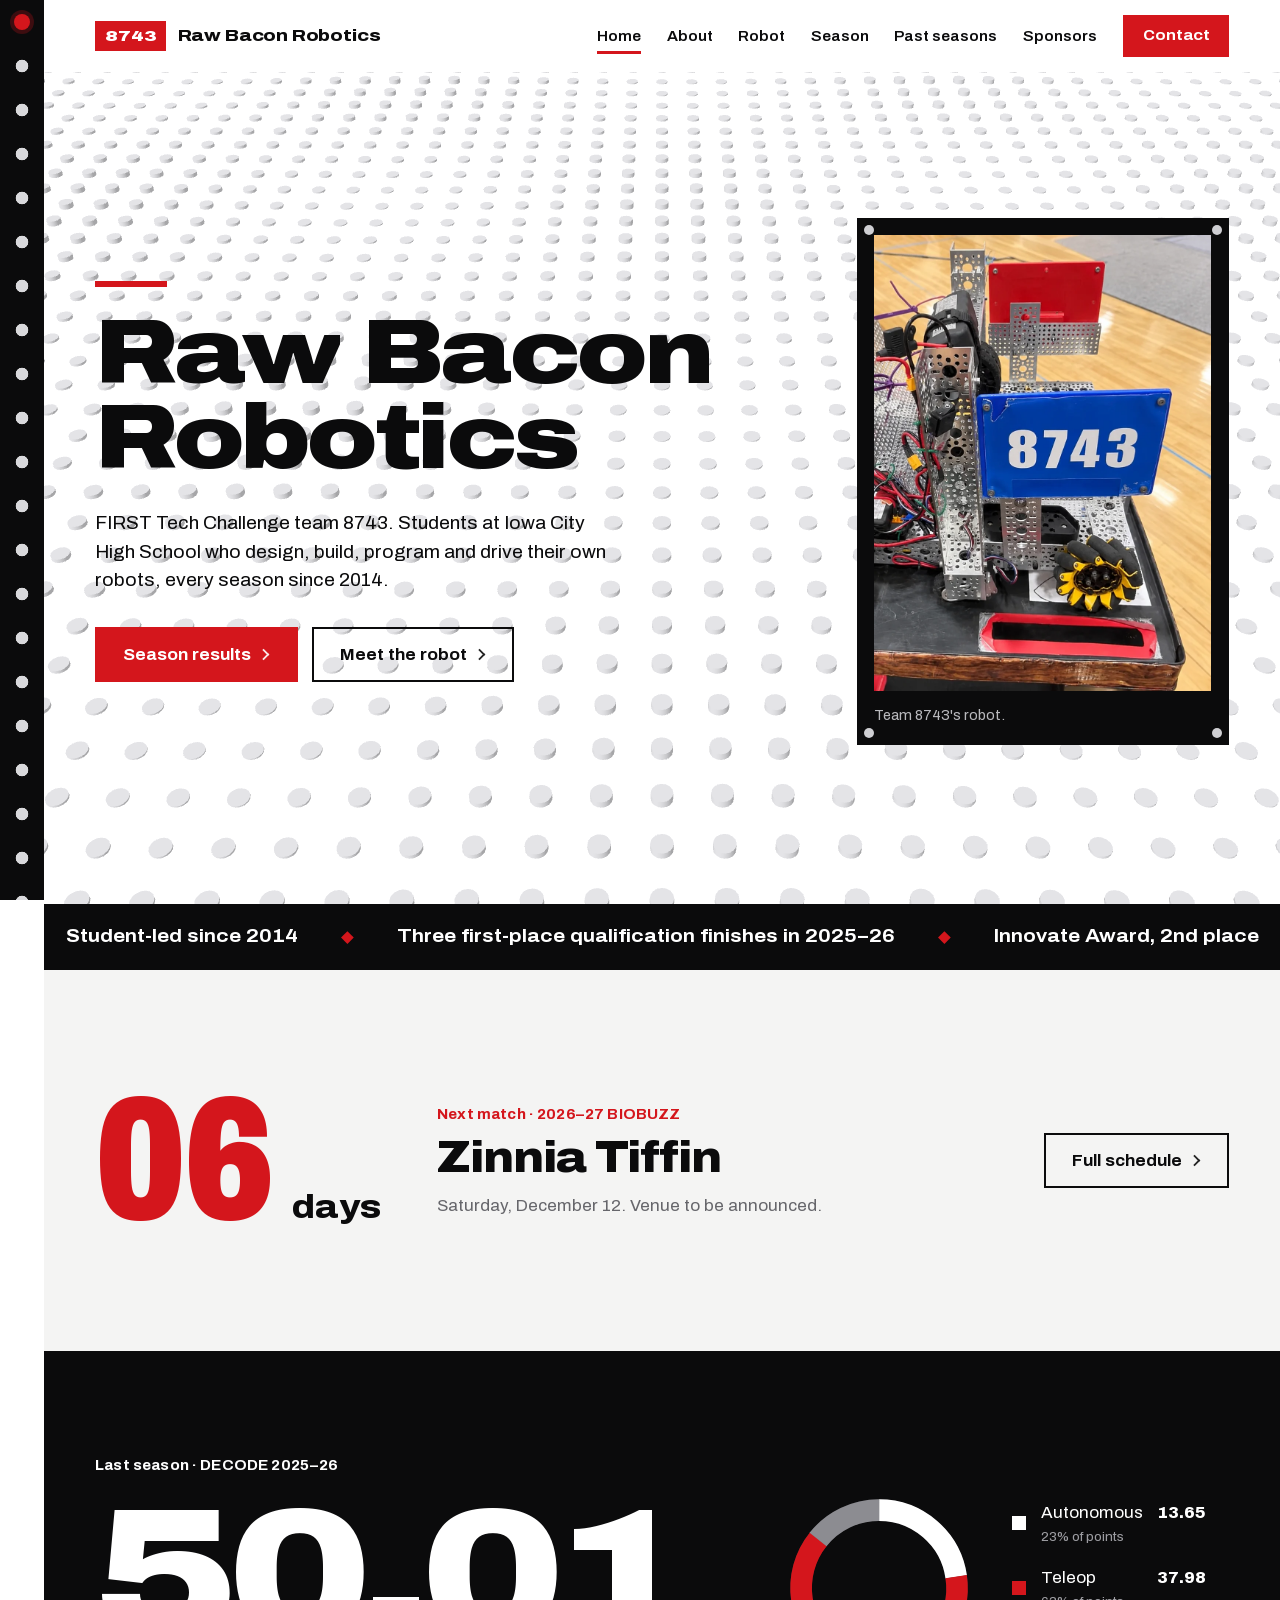
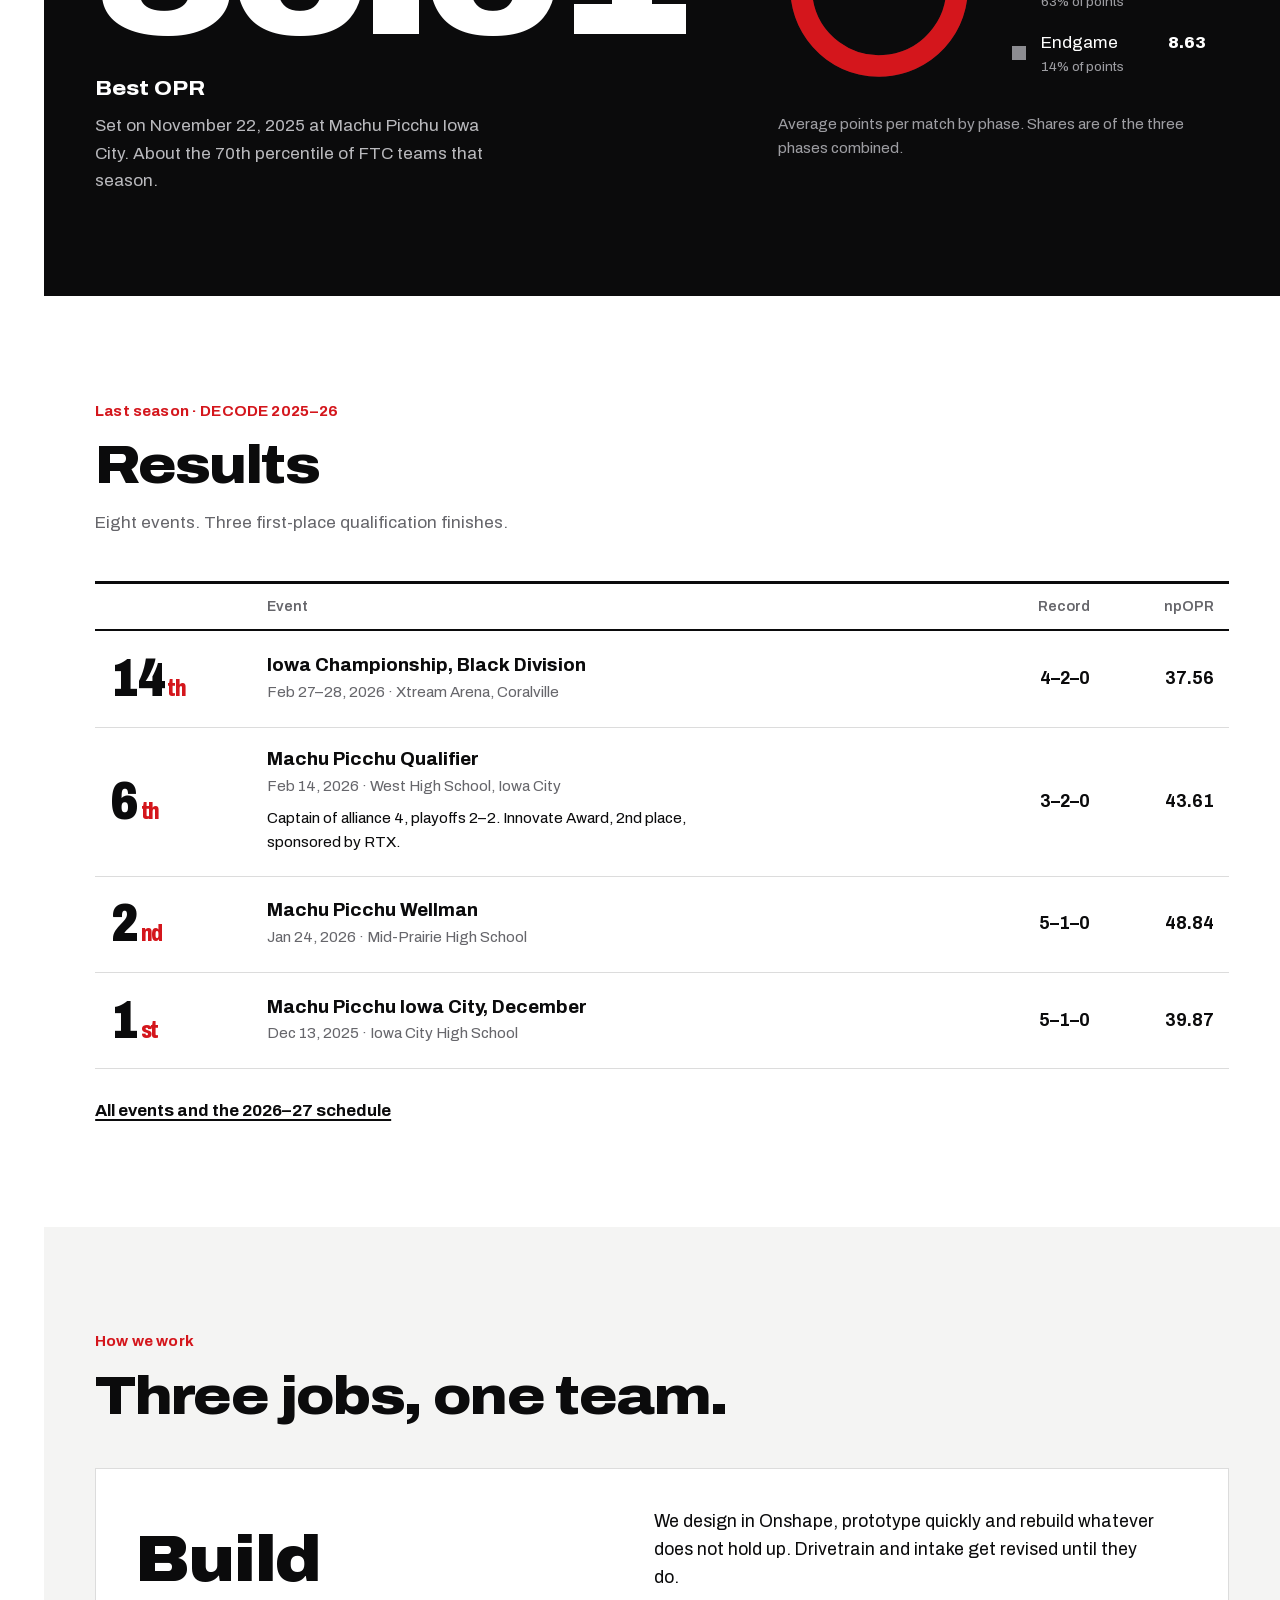
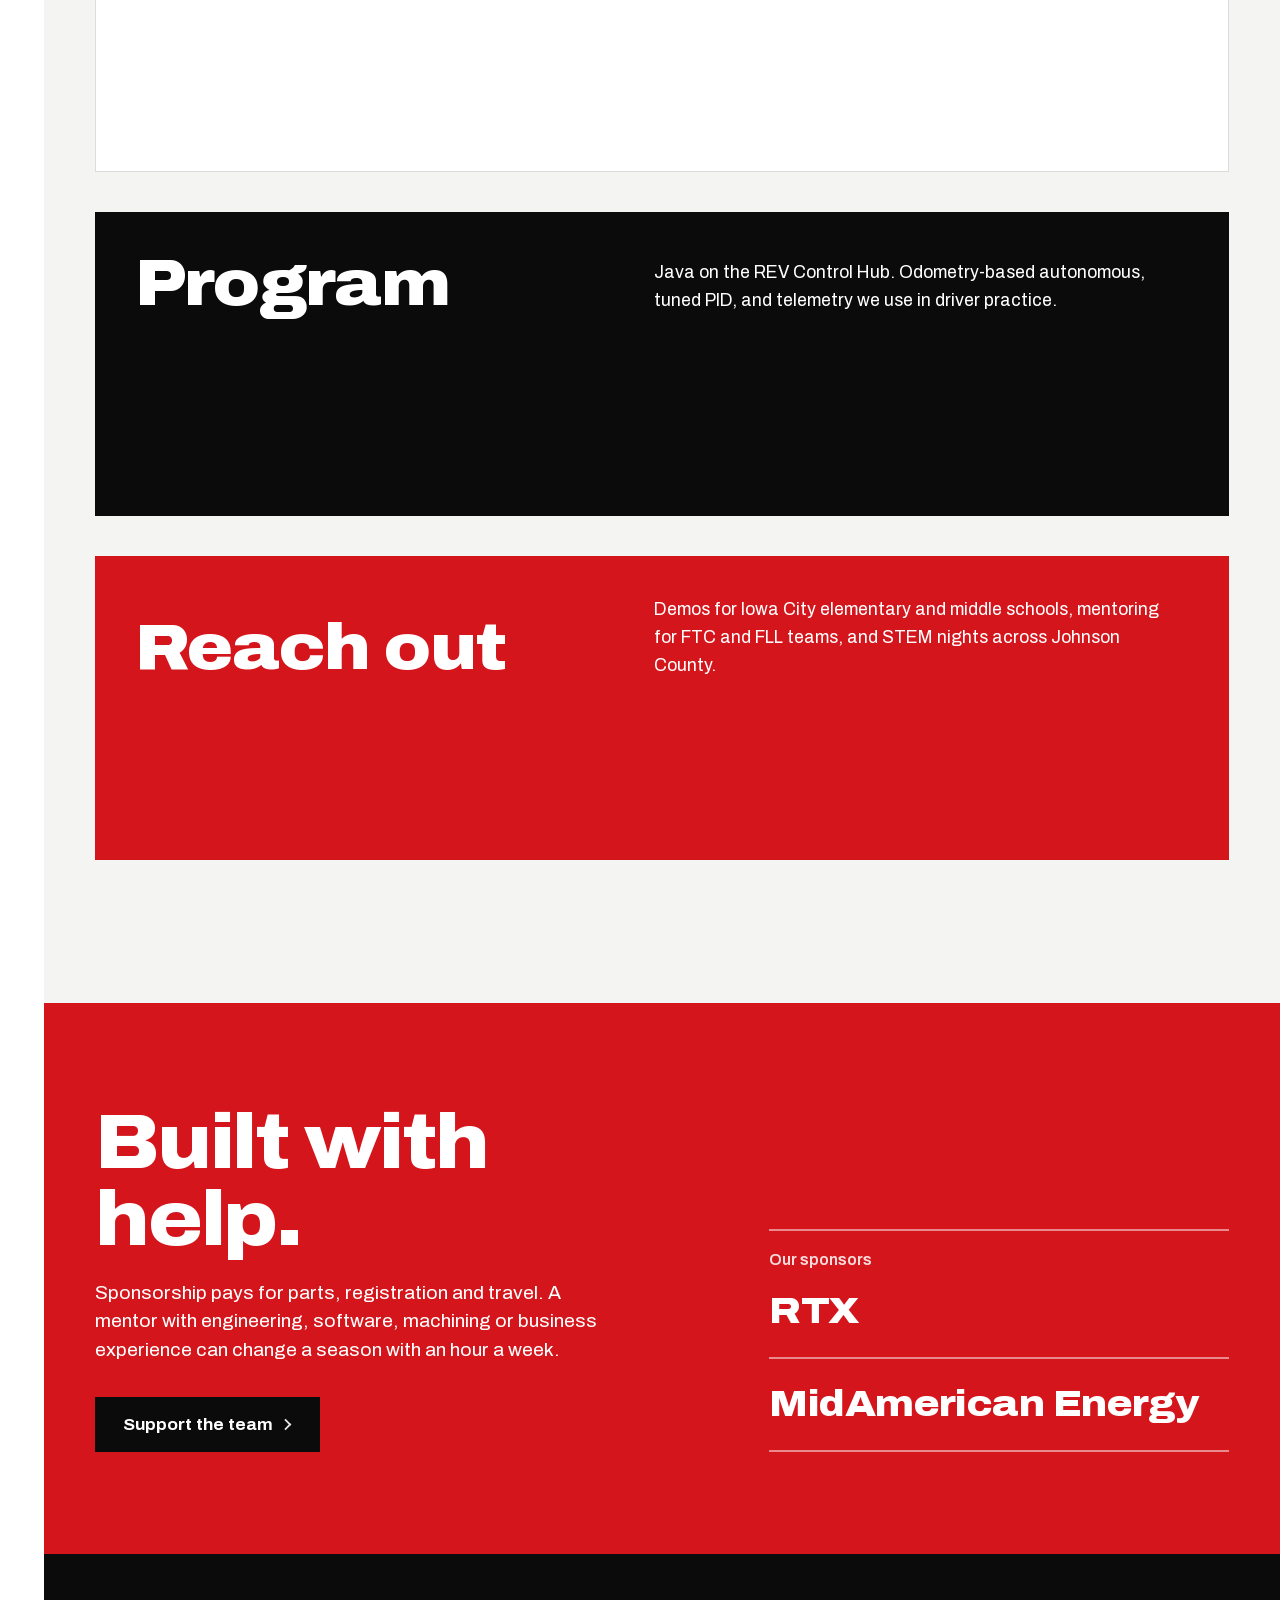
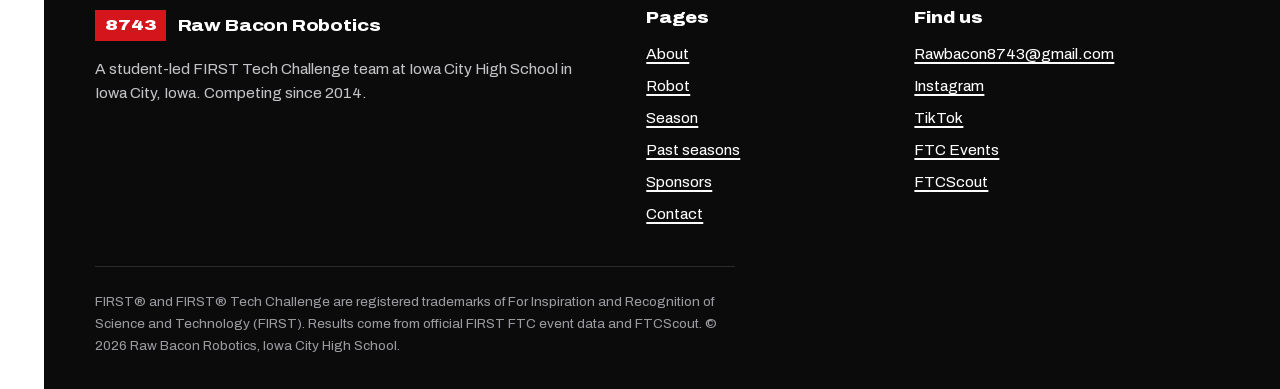
==== commit 8c72fbb1: "Red/white/black redesign: three.js hero and wheel, varied animations, Robot and Sponsors pages Co-Au" ====
--- a/public/index.html
+++ b/public/index.html
@@ -5,7 +5,7 @@
 <meta name="viewport" content="width=device-width, initial-scale=1">
 <title>Raw Bacon Robotics #8743 | FIRST Tech Challenge, Iowa City</title>
 <meta name="description" content="Raw Bacon Robotics, FIRST Tech Challenge team 8743 from Iowa City High School. Student-built robots, season results and how to support the team.">
-<meta name="theme-color" content="#0f1114">
+<meta name="theme-color" content="#0b0b0c">
 <meta property="og:type" content="website">
 <meta property="og:title" content="Raw Bacon Robotics #8743 | FIRST Tech Challenge, Iowa City">
 <meta property="og:description" content="Raw Bacon Robotics, FIRST Tech Challenge team 8743 from Iowa City High School. Student-built robots, season results and how to support the team.">
@@ -22,86 +22,93 @@
 <header class="site-header">
 <div class="wrap bar">
 <a class="brand" href="index.html" aria-label="Raw Bacon Robotics, home"><span class="plate" aria-hidden="true">8743</span><span class="brand-name">Raw Bacon Robotics</span></a>
-<nav class="nav" aria-label="Primary"><a href="index.html" aria-current="page">Home</a><a href="about.html">About</a><a href="season.html">Season results</a><a href="history.html">Past seasons</a><a class="btn" href="contact.html">Contact</a></nav>
+<button class="menu" aria-expanded="false" aria-controls="nav">Menu</button>
+<nav class="nav" id="nav" aria-label="Primary"><a href="index.html" aria-current="page">Home</a><a href="about.html">About</a><a href="robot.html">Robot</a><a href="season.html">Season</a><a href="history.html">Past seasons</a><a href="sponsors.html">Sponsors</a><a class="btn" href="contact.html">Contact</a></nav>
 </div>
 </header>
 <main id="main">
 
-<section class="hero" aria-labelledby="h1">
+<section class="hero" data-gl aria-labelledby="h1">
 <div class="wrap hero-grid">
 <div>
-<h1 id="h1"><span data-tele>Raw Bacon</span><span data-tele>Robotics</span></h1>
-<p class="lead">FIRST Tech Challenge team 8743. Students at Iowa City High School who design, build, program and drive their own robots, every season since 2014.</p>
-<div class="actions"><a class="btn" href="season.html">Season results</a><a class="btn btn-line" href="about.html">About the team</a></div>
+<span class="rule"></span>
+<h1 id="h1" data-split><span class="line">Raw Bacon</span><span class="line">Robotics</span></h1>
+<p class="lead" data-r="rise" style="--d:500ms">FIRST Tech Challenge team 8743. Students at Iowa City High School who design, build, program and drive their own robots, every season since 2014.</p>
+<div class="actions" data-r="rise" style="--d:650ms"><a class="btn" href="season.html">Season results</a><a class="btn btn-line" href="robot.html">Meet the robot</a></div>
 </div>
-<figure class="mount" style="margin:0">
-<div class="shot"><img src="assets/robot.webp" width="915" height="1237" alt="Team 8743 robot: blue number plate reading 8743, perforated aluminum channel, and a yellow mecanum wheel" fetchpriority="high">
-<div class="hs-wrap left" style="--x:86%;--y:36%;--n:0"><button class="hs" aria-expanded="false" aria-label="Number plate"></button><div class="hs-label" role="note"><strong>Number plate</strong>Every FTC robot wears its team number. Ours is 8743.</div></div>
-<div class="hs-wrap left" style="--x:66%;--y:79%;--n:1"><button class="hs" aria-expanded="false" aria-label="Mecanum wheel"></button><div class="hs-label" role="note"><strong>Mecanum wheel</strong>Angled rollers let the robot slide sideways as well as drive forward.</div></div>
-<div class="hs-wrap" style="--x:24%;--y:56%;--n:2"><button class="hs" aria-expanded="false" aria-label="Perforated channel"></button><div class="hs-label" role="note"><strong>Perforated channel</strong>Holes everywhere, so anything can bolt anywhere. We drill the rest.</div></div>
-<div class="hs-wrap" style="--x:22%;--y:19%;--n:3"><button class="hs" aria-expanded="false" aria-label="Motors and wiring"></button><div class="hs-label" role="note"><strong>Motors and wiring</strong>Routed, zip-tied and fused by students.</div></div>
-</div>
-<figcaption class="mount-note">The 2025–26 robot. Tap the yellow dots.</figcaption>
-</figure>
+<div class="tiltwrap"><figure class="mount"><i class="bolt"></i><i class="bolt"></i><i class="bolt"></i><i class="bolt"></i>
+<div class="shot"><img src="assets/robot.webp" width="915" height="1237" alt="Team 8743 robot: blue number plate reading 8743, perforated aluminum channel and a mecanum wheel" fetchpriority="high"></div>
+<figcaption class="mount-note">Team 8743's robot.</figcaption></figure></div>
 </div>
 </section>
 
-<section class="sec sec-ink on-dark" aria-labelledby="next-h">
+<div class="ticker" aria-label="Team highlights"><div class="ticker-track"><ul><li>Student-led since 2014</li><li>Three first-place qualification finishes in 2025–26</li><li>Innovate Award, 2nd place</li><li>Best OPR 50.01</li><li>Iowa City High School</li><li>FIRST Tech Challenge team 8743</li></ul><ul aria-hidden="true"><li>Student-led since 2014</li><li>Three first-place qualification finishes in 2025–26</li><li>Innovate Award, 2nd place</li><li>Best OPR 50.01</li><li>Iowa City High School</li><li>FIRST Tech Challenge team 8743</li></ul><ul aria-hidden="true"><li>Student-led since 2014</li><li>Three first-place qualification finishes in 2025–26</li><li>Innovate Award, 2nd place</li><li>Best OPR 50.01</li><li>Iowa City High School</li><li>FIRST Tech Challenge team 8743</li></ul><ul aria-hidden="true"><li>Student-led since 2014</li><li>Three first-place qualification finishes in 2025–26</li><li>Innovate Award, 2nd place</li><li>Best OPR 50.01</li><li>Iowa City High School</li><li>FIRST Tech Challenge team 8743</li></ul></div></div>
+
+<section class="sec sec-paper" aria-labelledby="next-h">
 <div class="wrap next-grid">
-<div class="count"><span class="odo" id="odo" data-events='[{"date": "2026-10-31", "name": "Zinnia Wellman", "label": "Saturday, October 31. Played."}, {"date": "2026-11-14", "name": "Zinnia Iowa City West", "label": "Saturday, November 14. Venue to be announced."}, {"date": "2026-11-21", "name": "Zinnia West Branch", "label": "Saturday, November 21. Venue to be announced."}, {"date": "2026-12-05", "name": "Zinnia Iowa City Johnson County", "label": "Saturday, December 5. Venue to be announced."}, {"date": "2026-12-12", "name": "Zinnia Tiffin", "label": "Saturday, December 12. Venue to be announced."}]'>11</span><span class="unit" id="odo-unit">days</span></div>
-<div class="next-event"><h2 id="next-h" style="font-size:1rem;font-stretch:112%;color:#f5c400;margin-bottom:.6rem;letter-spacing:0">Next match</h2><p id="next-title" style="font-size:clamp(1.8rem,3.4vw,3rem);font-weight:850;font-stretch:112%;line-height:1.05;color:#fff;margin:0;letter-spacing:-.02em">Zinnia Iowa City West</p><p id="next-sub">Saturday, November 14. Venue to be announced.</p></div>
+<div class="count"><span class="odo" id="odo" data-events='[{"date": "2026-10-31", "name": "Zinnia Wellman", "label": "Saturday, October 31."}, {"date": "2026-11-14", "name": "Zinnia Iowa City West", "label": "Saturday, November 14. Venue to be announced."}, {"date": "2026-11-21", "name": "Zinnia West Branch", "label": "Saturday, November 21. Venue to be announced."}, {"date": "2026-12-05", "name": "Zinnia Iowa City Johnson County", "label": "Saturday, December 5. Venue to be announced."}, {"date": "2026-12-12", "name": "Zinnia Tiffin", "label": "Saturday, December 12. Venue to be announced."}]'>11</span><span class="unit" id="odo-unit">days</span></div>
+<div class="next-event"><span class="kicker" id="next-h">Next match · 2026–27 BIOBUZZ</span><p class="nt" id="next-title">Zinnia Iowa City West</p><p class="ns" id="next-sub">Saturday, November 14. Venue to be announced.</p></div>
 <a class="btn btn-line" href="season.html#next">Full schedule</a>
 </div>
 </section>
 
-<section class="sec sec-blue" aria-labelledby="prof-h">
-<div class="wrap profile-grid">
+<section class="sec sec-ink on-dark" aria-labelledby="prof-h">
+<div class="wrap stats-grid">
 <div>
-<h2 id="prof-h" class="sr">Season scoring</h2>
+<span class="kicker" data-r="blur">Last season · DECODE 2025–26</span>
+<h2 id="prof-h" class="sr">Last season scoring</h2>
 <div class="best num" data-count="50.01">50.01</div>
-<p class="best-label">Best OPR, 2025–26 DECODE</p>
-<p class="best-note">Set on November 22, 2025 at Machu Picchu Iowa City. Roughly the 70th percentile of FTC teams.</p>
+<p class="best-label">Best OPR</p>
+<p class="best-note">Set on November 22, 2025 at Machu Picchu Iowa City. About the 70th percentile of FTC teams that season.</p>
 </div>
 <div>
-<ul class="bars">
-<li style="--i:0;--v:.34"><span class="name">Autonomous</span><span class="track"><span class="fill"></span></span><span class="val num">13.65</span></li>
-<li style="--i:1;--v:.95"><span class="name">Teleop</span><span class="track"><span class="fill"></span></span><span class="val num">37.98</span></li>
-<li style="--i:2;--v:.22"><span class="name">Endgame</span><span class="track"><span class="fill"></span></span><span class="val num">8.63</span></li>
+<div class="donut-wrap">
+<svg class="donut" viewBox="0 0 140 140" role="img" aria-label="Share of average points by phase: autonomous 23 percent, teleop 63 percent, endgame 14 percent">
+<circle class="bg" cx="70" cy="70" r="54"/>
+<circle class="seg" cx="70" cy="70" r="54" stroke="#fff" style="--len:76.9;--i:0" transform="rotate(0 70 70)"/>
+<circle class="seg" cx="70" cy="70" r="54" stroke="#d4161c" style="--len:213.9;--i:1" transform="rotate(81.5 70 70)"/>
+<circle class="seg" cx="70" cy="70" r="54" stroke="#8c8c91" style="--len:48.6;--i:2" transform="rotate(308.5 70 70)"/>
+</svg>
+<ul class="legend">
+<li><i style="background:#fff"></i><span>Autonomous<small>23% of points</small></span><b>13.65</b></li>
+<li><i style="background:#d4161c"></i><span>Teleop<small>63% of points</small></span><b>37.98</b></li>
+<li><i style="background:#8c8c91"></i><span>Endgame<small>14% of points</small></span><b>8.63</b></li>
 </ul>
-<p class="bars-caption">Average points per match by phase.</p>
+</div>
+<p class="chart-cap">Average points per match by phase. Shares are of the three phases combined.</p>
 </div>
 </div>
 </section>
 
 <section class="sec" aria-labelledby="res-h">
 <div class="wrap">
-<div class="sec-head"><h2 id="res-h" data-tele>Latest results</h2><p>Eight events in 2025–26. Three first-place qualification finishes.</p></div>
+<div class="sec-head"><span class="kicker">Last season · DECODE 2025–26</span><h2 id="res-h" data-r="blur">Results</h2><p data-r="rise">Eight events. Three first-place qualification finishes.</p></div>
 <ol class="board" style="--cols:2">
 <li class="board-head" aria-hidden="true"><span></span><span>Event</span><span class="stat">Record</span><span class="stat">npOPR</span></li>
-<li style="--i:0"><span class="rk num">14<small>th</small></span><span class="ev"><strong>Iowa Championship, Black Division</strong><span>Feb 27–28, 2026 · Xtream Arena, Coralville</span></span><span class="stat" data-l="Record">4–2–0</span><span class="stat" data-l="npOPR">37.56</span></li>
-<li style="--i:1"><span class="rk num">6<small>th</small></span><span class="ev"><strong>Machu Picchu Qualifier</strong><span>Feb 14, 2026 · West High School, Iowa City</span><span class="note">Captain of alliance 4, playoffs 2–2. Innovate Award, 2nd place, sponsored by RTX.</span></span><span class="stat" data-l="Record">3–2–0</span><span class="stat" data-l="npOPR">43.61</span></li>
-<li style="--i:2"><span class="rk num">2<small>nd</small></span><span class="ev"><strong>Machu Picchu Wellman</strong><span>Jan 24, 2026 · Mid-Prairie High School</span></span><span class="stat" data-l="Record">5–1–0</span><span class="stat" data-l="npOPR">48.84</span></li>
-<li style="--i:3"><span class="rk num">1<small>st</small></span><span class="ev"><strong>Machu Picchu Iowa City, December</strong><span>Dec 13, 2025 · Iowa City High School</span></span><span class="stat" data-l="Record">5–1–0</span><span class="stat" data-l="npOPR">39.87</span></li>
+<li><span class="rk num">14<small>th</small></span><span class="ev"><strong>Iowa Championship, Black Division</strong><span>Feb 27–28, 2026 · Xtream Arena, Coralville</span></span><span class="stat" data-l="Record">4–2–0</span><span class="stat" data-l="npOPR">37.56</span></li>
+<li><span class="rk num">6<small>th</small></span><span class="ev"><strong>Machu Picchu Qualifier</strong><span>Feb 14, 2026 · West High School, Iowa City</span><span class="note">Captain of alliance 4, playoffs 2–2. Innovate Award, 2nd place, sponsored by RTX.</span></span><span class="stat" data-l="Record">3–2–0</span><span class="stat" data-l="npOPR">43.61</span></li>
+<li><span class="rk num">2<small>nd</small></span><span class="ev"><strong>Machu Picchu Wellman</strong><span>Jan 24, 2026 · Mid-Prairie High School</span></span><span class="stat" data-l="Record">5–1–0</span><span class="stat" data-l="npOPR">48.84</span></li>
+<li><span class="rk num">1<small>st</small></span><span class="ev"><strong>Machu Picchu Iowa City, December</strong><span>Dec 13, 2025 · Iowa City High School</span></span><span class="stat" data-l="Record">5–1–0</span><span class="stat" data-l="npOPR">39.87</span></li>
 </ol>
-<p class="more"><a href="season.html">All 2025–26 events and the 2026–27 schedule</a></p>
+<p class="more"><a href="season.html">All events and the 2026–27 schedule</a></p>
 </div>
 </section>
 
 <section class="sec sec-paper" aria-labelledby="do-h">
 <div class="wrap">
-<div class="sec-head"><h2 id="do-h" data-tele>How we work</h2></div>
-<div class="triple">
-<div><h3>Build</h3><p>We design in Onshape, prototype fast and rebuild what does not hold up. Drivetrain and intake get revised until they do.</p></div>
-<div><h3>Program</h3><p>Java on the REV Control Hub. Odometry-based autonomous, tuned PID, and telemetry we use in driver practice.</p></div>
-<div><h3>Reach out</h3><p>Demos for Iowa City elementary and middle schools, mentoring for FTC and FLL teams, and STEM nights across Johnson County.</p></div>
+<div class="sec-head"><span class="kicker">How we work</span><h2 id="do-h" data-r="blur">Three jobs, one team.</h2></div>
+<div class="stack">
+<article class="card spot"><h3>Build</h3><p>We design in Onshape, prototype quickly and rebuild whatever does not hold up. Drivetrain and intake get revised until they do.</p></article>
+<article class="card dark spot"><h3>Program</h3><p>Java on the REV Control Hub. Odometry-based autonomous, tuned PID, and telemetry we use in driver practice.</p></article>
+<article class="card red"><h3>Reach out</h3><p>Demos for Iowa City elementary and middle schools, mentoring for FTC and FLL teams, and STEM nights across Johnson County.</p></article>
 </div>
 </div>
 </section>
 
-<section class="sec sec-yellow" aria-labelledby="sp-h">
+<section class="sec sec-red" aria-labelledby="sp-h">
 <div class="wrap sponsor-big">
-<div><h2 id="sp-h" data-tele>Built with help.</h2><p class="lead" style="margin-top:1.25rem">Sponsorship pays for parts, registration and travel. Mentors with engineering, software, machining or business backgrounds can make a difference with an hour a week.</p><div class="actions"><a class="btn" href="contact.html">Support the team</a></div></div>
-<div><ul class="sponsor-names"><li><p>Sponsors</p>RTX</li><li>MidAmerican Energy</li></ul></div>
+<div><h2 id="sp-h" data-r="blur">Built with help.</h2><p class="lead" data-r="rise" style="margin-top:1.25rem">Sponsorship pays for parts, registration and travel. A mentor with engineering, software, machining or business experience can change a season with an hour a week.</p><div class="actions"><a class="btn" href="sponsors.html">Support the team</a></div></div>
+<div><ul class="sponsor-names" data-stagger="rise"><li><p>Our sponsors</p>RTX</li><li>MidAmerican Energy</li></ul></div>
 </div>
 </section>
 
@@ -111,14 +118,12 @@
 <div class="foot-grid">
 <div><a class="brand" href="index.html"><span class="plate" aria-hidden="true">8743</span><span class="brand-name">Raw Bacon Robotics</span></a>
 <p>A student-led FIRST Tech Challenge team at Iowa City High School in Iowa City, Iowa. Competing since 2014.</p></div>
-<div><h2>Pages</h2><ul><li><a href="about.html">About</a></li><li><a href="season.html">Season results</a></li><li><a href="history.html">Past seasons</a></li><li><a href="contact.html">Contact</a></li></ul></div>
+<div><h2>Pages</h2><ul><li><a href="about.html">About</a></li><li><a href="robot.html">Robot</a></li><li><a href="season.html">Season</a></li><li><a href="history.html">Past seasons</a></li><li><a href="sponsors.html">Sponsors</a></li><li><a href="contact.html">Contact</a></li></ul></div>
 <div><h2>Find us</h2><ul><li><a href="mailto:Rawbacon8743@gmail.com">Rawbacon8743@gmail.com</a></li><li><a href="https://www.instagram.com/rawbacon8743">Instagram</a></li><li><a href="https://www.tiktok.com/@raw.bacon.robotic">TikTok</a></li><li><a href="https://ftc-events.firstinspires.org/team/8743">FTC Events</a></li><li><a href="https://ftcscout.org/teams/8743">FTCScout</a></li></ul></div>
 </div>
 <p class="legal">FIRST® and FIRST® Tech Challenge are registered trademarks of For Inspiration and Recognition of Science and Technology (FIRST). Results come from official FIRST FTC event data and FTCScout. © 2026 Raw Bacon Robotics, Iowa City High School.</p>
 </div>
 </footer>
 <script src="js/site.js" defer></script>
-<script src="js/holes.js" defer></script>
-
 </body>
 </html>
--- a/public/styles.css
+++ b/public/styles.css
@@ -1,5 +1,5 @@
 /* Raw Bacon Robotics #8743
-   Built like the robot: perforated aluminum, a black tray, a blue number plate, yellow mecanum wheels. */
+   Red, white and black. Perforated aluminum channel on the left, like the robot's frame. */
 
 @font-face {
   font-family: "Archivo";
@@ -11,384 +11,376 @@
 }
 
 :root {
-  --alu: #e7e9ec;
-  --paper: #f4f5f7;
-  --hole: #c6cbd2;
-  --ink: #0f1114;
-  --blue: #1b4de0;
-  --yellow: #f5c400;
-  --steel: #566070;
-  --line: #cdd2d9;
+  --red: #d4161c;
+  --red-d: #a90f14;
+  --ink: #0b0b0c;
+  --white: #fff;
+  --paper: #f4f4f3;
+  --mid: #66666b;
+  --line: #dcdcdc;
   --rail: 44px;
   --pad: clamp(1.25rem, 4vw, 3.5rem);
   --max: 84rem;
-  --servo: cubic-bezier(0.7, 0, 0.2, 1);
-  --snap: cubic-bezier(0.3, 1.5, 0.5, 1);
+  --out: cubic-bezier(0.16, 1, 0.3, 1);
+  --inout: cubic-bezier(0.65, 0, 0.35, 1);
 }
 
 *, *::before, *::after { box-sizing: border-box; }
-html { -webkit-text-size-adjust: 100%; scroll-padding-top: 1.5rem; }
-
+html { -webkit-text-size-adjust: 100%; scroll-padding-top: 5rem; }
 body {
-  margin: 0;
-  background: var(--alu);
-  color: var(--ink);
+  margin: 0; background: var(--white); color: var(--ink);
   font: 420 1.0625rem/1.6 "Archivo", system-ui, -apple-system, "Segoe UI", sans-serif;
-  font-stretch: 100%;
-  -webkit-font-smoothing: antialiased;
-  text-rendering: optimizeLegibility;
-}
-
+  -webkit-font-smoothing: antialiased; text-rendering: optimizeLegibility;
+}
 img { display: block; max-width: 100%; height: auto; }
 a { color: inherit; text-underline-offset: 0.2em; text-decoration-thickness: 2px; }
-a:hover { color: var(--blue); }
-::selection { background: var(--yellow); color: var(--ink); }
-:focus-visible { outline: 3px solid var(--blue); outline-offset: 3px; }
-.sec-ink :focus-visible, .sec-blue :focus-visible { outline-color: var(--yellow); }
+a:hover { color: var(--red); }
+::selection { background: var(--red); color: #fff; }
+:focus-visible { outline: 3px solid var(--red); outline-offset: 3px; }
+.on-dark :focus-visible { outline-color: #fff; }
 
 .sr { position: absolute; width: 1px; height: 1px; overflow: hidden; clip: rect(0 0 0 0); white-space: nowrap; }
-.skip { position: absolute; left: 1rem; top: -4rem; z-index: 60; background: var(--ink); color: #fff; padding: 0.7rem 1rem; }
+.skip { position: absolute; left: 1rem; top: -4rem; z-index: 90; background: var(--ink); color: #fff; padding: 0.7rem 1rem; }
 .skip:focus { top: 1rem; color: #fff; }
-
 .wrap { width: 100%; max-width: var(--max); margin-inline: auto; padding-inline: var(--pad); }
 
 /* ---------- Type ---------- */
-
-h1, h2, h3 { margin: 0; font-weight: 850; font-stretch: 125%; letter-spacing: -0.025em; line-height: 1; text-wrap: balance; }
-h1 { font-size: clamp(2.7rem, 7.1vw, 7.6rem); font-weight: 900; letter-spacing: -0.035em; line-height: 0.95; }
-h2 { font-size: clamp(2rem, 4.4vw, 4rem); }
-h3 { font-size: clamp(1.35rem, 2vw, 1.8rem); font-stretch: 112%; letter-spacing: -0.015em; }
+h1, h2, h3 { margin: 0; font-weight: 850; font-stretch: 112%; letter-spacing: -0.03em; line-height: 1; text-wrap: balance; }
+h1 { font-size: clamp(2.7rem, 7vw, 7.4rem); font-weight: 900; font-stretch: 122%; letter-spacing: -0.04em; line-height: 0.95; }
+h2 { font-size: clamp(2rem, 4.2vw, 3.8rem); }
+h3 { font-size: clamp(1.4rem, 2.2vw, 2rem); letter-spacing: -0.02em; }
 p { margin: 0 0 1em; max-width: 62ch; }
 p:last-child { margin-bottom: 0; }
-.lead { font-size: clamp(1.15rem, 1.55vw, 1.4rem); line-height: 1.5; max-width: 48ch; }
+.lead { font-size: clamp(1.15rem, 1.5vw, 1.35rem); line-height: 1.5; max-width: 48ch; }
 .num { font-variant-numeric: tabular-nums lining-nums; }
-
-/* Headings telescope from condensed to expanded when they arrive. */
-.js [data-tele] { font-stretch: 62%; transition: font-stretch 1s var(--servo); }
-.js [data-tele].is-in, .js .hero.is-go [data-tele] { font-stretch: 125%; }
-
-/* ---------- Rail: the aluminum channel ---------- */
-
+.kicker { display: block; margin-bottom: 1rem; font-size: 0.95rem; font-weight: 700; color: var(--red); letter-spacing: 0.01em; }
+.on-dark .kicker, .sec-red .kicker { color: #fff; }
+
+/* ---------- Motion primitives (all off under reduced motion) ---------- */
+/* words rise out of a mask */
+.js [data-split] .w { display: inline-block; overflow: hidden; vertical-align: top; padding-bottom: 0.12em; margin-bottom: -0.12em; }
+.js [data-split] .wi { display: inline-block; transform: translateY(105%); transition: transform 0.95s var(--out); transition-delay: calc(var(--k, 0) * 70ms + var(--d, 0ms)); }
+.js [data-split].is-in .wi, .js .hero.is-go [data-split] .wi { transform: none; }
+/* blur resolves to sharp */
+.js [data-r="blur"] { opacity: 0; filter: blur(12px); transform: translateY(14px); transition: opacity 0.9s var(--out), filter 0.9s var(--out), transform 0.9s var(--out); transition-delay: var(--d, 0ms); }
+.js [data-r="blur"].is-in { opacity: 1; filter: none; transform: none; }
+/* soft rise, staggered */
+.js [data-r="rise"] { opacity: 0; transform: translateY(26px); transition: opacity 0.8s var(--out), transform 0.8s var(--out); transition-delay: calc(var(--i, 0) * 90ms + var(--d, 0ms)); }
+.js [data-r="rise"].is-in { opacity: 1; transform: none; }
+/* slide in from the side */
+.js [data-r="slide"] { opacity: 0; transform: translateX(-22px); transition: opacity 0.7s var(--out), transform 0.7s var(--out); transition-delay: calc(var(--i, 0) * 70ms); }
+.js [data-r="slide"].is-in { opacity: 1; transform: none; }
+/* line that draws itself */
+.rule { display: block; height: 6px; width: 4.5rem; background: var(--red); margin-bottom: 1.5rem; }
+.js .rule { width: 0; transition: width 0.9s var(--out) 0.1s; }
+.js .rule.is-in { width: 4.5rem; }
+
+/* ---------- Rail ---------- */
 .rail { display: none; }
 @media (min-width: 48rem) {
   body { padding-left: var(--rail); }
   .rail {
-    display: block; position: fixed; inset: 0 auto 0 0; width: var(--rail); z-index: 40;
-    background-color: var(--ink);
-    background-image: radial-gradient(circle at 50% 50%, var(--alu) 0 6px, transparent 6.6px);
-    background-size: var(--rail) var(--rail);
-    view-transition-name: rail;
+    display: block; position: fixed; inset: 0 auto 0 0; width: var(--rail); z-index: 70; background-color: var(--ink);
+    background-image: radial-gradient(circle at 50% 50%, #d9d9dc 0 6px, transparent 6.6px);
+    background-size: var(--rail) var(--rail); view-transition-name: rail;
   }
-  .rail-pin {
-    position: absolute; left: 14px; top: 14px; width: 16px; height: 16px; border-radius: 50%;
-    background: var(--yellow);
-    transform: translateY(calc(var(--row, 0) * 44px));
-    transition: transform 0.26s var(--snap);
-  }
+  .rail-pin { position: absolute; left: 14px; top: 14px; width: 16px; height: 16px; border-radius: 50%; background: var(--red);
+    transform: translateY(calc(var(--row, 0) * 44px)); transition: transform 0.3s cubic-bezier(0.3, 1.4, 0.5, 1); box-shadow: 0 0 0 4px rgba(212, 22, 28, 0.25); }
 }
 
 /* ---------- Header ---------- */
-
-.site-header { background: var(--alu); }
-.bar { display: flex; flex-wrap: wrap; align-items: center; justify-content: space-between; gap: 0.75rem 2rem; padding-block: 1.1rem; }
+.site-header { position: sticky; top: 0; z-index: 60; background: rgba(255, 255, 255, 0.86); backdrop-filter: blur(14px); -webkit-backdrop-filter: blur(14px);
+  transition: transform 0.45s var(--out), box-shadow 0.3s; }
+.site-header.is-scrolled { box-shadow: 0 1px 0 var(--line); }
+.site-header.is-hidden { transform: translateY(-101%); }
+.bar { display: flex; align-items: center; justify-content: space-between; gap: 1rem 2rem; padding-block: 0.95rem; }
 .brand { display: inline-flex; align-items: center; gap: 0.7rem; text-decoration: none; }
-.brand:hover { color: var(--ink); }
-.plate {
-  background: var(--blue); color: #fff; padding: 0.18rem 0.6rem; font-weight: 900; font-stretch: 125%;
-  font-size: 0.95rem; letter-spacing: 0.01em; font-variant-numeric: tabular-nums;
-}
-.brand-name { font-weight: 800; font-stretch: 112%; font-size: 1.1rem; letter-spacing: -0.01em; }
-.nav { display: flex; flex-wrap: wrap; align-items: center; gap: 0.25rem 1.75rem; }
-.nav a:not(.btn) {
-  text-decoration: none; font-weight: 600; padding-block: 0.35rem; background: linear-gradient(var(--ink), var(--ink)) left bottom / 0 3px no-repeat;
-  transition: background-size 0.25s var(--servo);
-}
+.brand:hover { color: inherit; }
+.plate { background: var(--red); color: #fff; padding: 0.18rem 0.6rem; font-weight: 900; font-stretch: 122%; font-size: 0.95rem; font-variant-numeric: tabular-nums; }
+.brand-name { font-weight: 800; font-stretch: 112%; font-size: 1.08rem; letter-spacing: -0.01em; }
+.nav { display: flex; align-items: center; gap: 0.25rem 1.6rem; }
+.nav a:not(.btn) { text-decoration: none; font-weight: 600; font-size: 0.97rem; padding-block: 0.35rem;
+  background: linear-gradient(var(--red), var(--red)) left bottom / 0 3px no-repeat; transition: background-size 0.3s var(--out); }
 .nav a:not(.btn):hover { color: var(--ink); background-size: 100% 3px; }
-.nav a[aria-current="page"] { background: linear-gradient(var(--yellow), var(--yellow)) left bottom / 100% 3px no-repeat; }
-.nav .btn { padding: 0.65rem 1.15rem; }
+.nav a[aria-current="page"]:not(.btn) { background-size: 100% 3px; }
+.nav .btn { padding: 0.65rem 1.1rem; font-size: 0.95rem; }
+.menu { display: none; font: 700 0.95rem "Archivo", sans-serif; background: var(--ink); color: #fff; border: 0; padding: 0.6rem 1rem; cursor: pointer; }
+@media (max-width: 62rem) {
+  .menu { display: inline-block; }
+  .nav { position: absolute; left: 0; right: 0; top: 100%; flex-direction: column; align-items: stretch; gap: 0; padding: 0.5rem var(--pad) 1.25rem; background: #fff;
+    box-shadow: 0 1px 0 var(--line); clip-path: inset(0 0 100% 0); visibility: hidden; transition: clip-path 0.4s var(--out), visibility 0s 0.4s; }
+  .nav.open { clip-path: inset(0); visibility: visible; transition: clip-path 0.4s var(--out); }
+  .nav a:not(.btn) { padding: 0.85rem 0; font-size: 1.15rem; background: none; border-bottom: 1px solid var(--line); }
+  .nav .btn { margin-top: 1rem; padding: 1rem; }
+}
 
 /* ---------- Buttons ---------- */
-
-.btn {
-  position: relative; display: inline-flex; align-items: center; justify-content: center; gap: 0.6rem;
-  padding: 1.05rem 1.7rem; border: 2px solid var(--ink); background: var(--ink); color: #fff;
-  font: 700 1rem/1.1 "Archivo", sans-serif; font-stretch: 112%; text-decoration: none; cursor: pointer;
-  overflow: hidden; isolation: isolate; transition: color 0.2s;
-}
-.btn::before {
-  content: ""; position: absolute; inset: 0; background: var(--yellow); z-index: -1;
-  transform: translateX(-101%); transition: transform 0.32s var(--servo);
-}
-.btn:hover, .btn:focus-visible { color: var(--ink); }
-.btn:hover::before, .btn:focus-visible::before { transform: none; }
-.btn-line { background: transparent; color: var(--ink); }
-.btn-line::before { background: var(--ink); }
-.btn-line:hover, .btn-line:focus-visible { color: #fff; }
-.on-dark .btn { background: #fff; color: var(--ink); border-color: #fff; }
-.on-dark .btn-line { background: transparent; color: #fff; }
-.on-dark .btn-line::before { background: #fff; }
-.on-dark .btn-line:hover { color: var(--ink); }
-.sec-yellow .btn { background: var(--ink); border-color: var(--ink); color: #fff; }
-.sec-yellow .btn::before { background: var(--blue); }
-.sec-yellow .btn:hover, .sec-yellow .btn:focus-visible { color: #fff; border-color: var(--blue); }
+.btn { position: relative; display: inline-flex; align-items: center; justify-content: center; gap: 0.7rem; padding: 1.05rem 1.6rem; border: 2px solid var(--red);
+  background: var(--red); color: #fff; font: 700 1rem/1.1 "Archivo", sans-serif; font-stretch: 108%; text-decoration: none; cursor: pointer;
+  transition: background 0.25s, border-color 0.25s, color 0.25s, transform 0.3s var(--out); will-change: transform; }
+.btn::after { content: ""; width: 0.55em; height: 0.55em; border-top: 2.5px solid currentColor; border-right: 2.5px solid currentColor; transform: rotate(45deg) translate(-2px, 2px) scale(0.9);
+  opacity: 0.9; transition: transform 0.3s var(--out); }
+.btn:hover { background: var(--ink); border-color: var(--ink); color: #fff; }
+.btn:hover::after { transform: rotate(45deg) translate(1px, -1px) scale(0.9); }
+.nav .btn::after { display: none; }
+.btn-line { background: transparent; color: var(--ink); border-color: var(--ink); }
+.btn-line:hover { background: var(--ink); color: #fff; }
+.on-dark .btn-line, .sec-red .btn-line { color: #fff; border-color: #fff; }
+.on-dark .btn-line:hover { background: #fff; color: var(--ink); border-color: #fff; }
+.sec-red .btn { background: var(--ink); border-color: var(--ink); }
+.sec-red .btn:hover { background: #fff; color: var(--ink); border-color: #fff; }
+.sec-red .btn-line { background: transparent; }
+.sec-red .btn-line:hover { background: #fff; color: var(--red); }
 .actions { display: flex; flex-wrap: wrap; gap: 0.85rem; margin-top: 2rem; }
 
 /* ---------- Sections ---------- */
-
-.sec { padding-block: clamp(3.5rem, 8vw, 7rem); }
+.sec { padding-block: clamp(3.5rem, 8vw, 7rem); position: relative; }
 .sec-paper { background: var(--paper); }
 .sec-ink { background: var(--ink); color: #fff; }
-.sec-ink a:hover, .sec-blue a:hover { color: var(--yellow); }
-.sec-blue { background: var(--blue); color: #fff; }
-.sec-yellow { background: var(--yellow); color: var(--ink); }
-.sec-yellow a:hover { color: var(--blue); }
-.sec-head { margin-bottom: clamp(1.75rem, 3.5vw, 3rem); max-width: 44rem; }
-.sec-head p { margin-top: 1rem; }
+.sec-ink a:hover { color: #ff8a8e; }
+.sec-red { background: var(--red); color: #fff; }
+.sec-red a:hover { color: var(--ink); }
+.sec-head { margin-bottom: clamp(1.75rem, 3.5vw, 3rem); max-width: 46rem; }
+.sec-head p { margin-top: 1rem; color: var(--mid); }
+.sec-ink .sec-head p { color: #b9b9bd; }
 .more { margin-top: 1.75rem; font-weight: 700; }
 
 /* ---------- Hero ---------- */
-
-.hero { position: relative; overflow: hidden; isolation: isolate; padding-block: clamp(2.5rem, 6vw, 5.5rem) clamp(3rem, 7vw, 6rem); }
-.hero { background-image: radial-gradient(circle, var(--hole) 2.4px, transparent 2.9px); background-size: 30px 30px; background-position: 15px 15px; }
-.js .hero { background-image: none; }
-.hero canvas { position: absolute; inset: 0; width: 100%; height: 100%; z-index: -1; }
-.hero-grid { display: grid; gap: clamp(2rem, 5vw, 4.5rem); align-items: end; }
-@media (min-width: 62rem) { .hero-grid { grid-template-columns: minmax(0, 1.55fr) minmax(0, 0.8fr); } }
-.hero h1 span { display: block; white-space: nowrap; }
+.hero { position: relative; overflow: hidden; isolation: isolate; padding-block: clamp(2.5rem, 6vw, 5.5rem) clamp(3rem, 7vw, 6rem); min-height: min(52rem, calc(100svh - 4rem)); display: flex; align-items: center;
+  background-image: radial-gradient(circle, #dadadd 2.4px, transparent 2.9px); background-size: 30px 30px; background-position: 15px 15px; }
+.hero.gl { background-image: none; }
+.hero > canvas { position: absolute; inset: 0; width: 100% !important; height: 100% !important; z-index: -1; opacity: 0; transition: opacity 1.2s ease; }
+.hero.gl > canvas { opacity: 1; }
+.hero .wrap { position: relative; }
+.hero-grid { display: grid; gap: clamp(2rem, 5vw, 4.5rem); align-items: center; }
+@media (min-width: 62rem) { .hero-grid { grid-template-columns: minmax(0, 1.5fr) minmax(0, 0.8fr); } }
+.hero h1 span.line { display: block; white-space: nowrap; }
 .hero .lead { margin-top: 1.75rem; }
-
-.mount {
-  position: relative; background-color: var(--ink); padding: 1.25rem; max-width: 30rem; justify-self: end; width: 100%;
-  background-image:
-    radial-gradient(circle, #aeb5bf 3.4px, transparent 4.2px), radial-gradient(circle, #aeb5bf 3.4px, transparent 4.2px),
-    radial-gradient(circle, #aeb5bf 3.4px, transparent 4.2px), radial-gradient(circle, #aeb5bf 3.4px, transparent 4.2px);
-  background-size: 12px 12px; background-repeat: no-repeat;
-  background-position: 0.2rem 0.2rem, calc(100% - 0.2rem) 0.2rem, 0.2rem calc(100% - 0.2rem), calc(100% - 0.2rem) calc(100% - 0.2rem);
-}
-.mount .shot { position: relative; background: #1a1d22; }
+.hero .lead, .hero .actions { }
+
+.tiltwrap { perspective: 1100px; justify-self: end; width: 100%; max-width: 29rem; }
+.mount { position: relative; background: var(--ink); padding: 1.1rem; transform-style: preserve-3d; transform: rotateX(var(--rx, 0deg)) rotateY(var(--ry, 0deg)); transition: transform 0.5s var(--out); margin: 0; }
+.js .mount { opacity: 0; transform: translateY(40px) rotateY(-14deg) scale(0.96); transition: opacity 1s var(--out) 0.35s, transform 1.2s var(--out) 0.35s; }
+.js .hero.is-go .mount { opacity: 1; transform: rotateX(var(--rx, 0deg)) rotateY(var(--ry, 0deg)); }
+.js .hero.is-go .mount.is-live { transition: transform 0.35s var(--out); }
+.mount .shot { position: relative; overflow: hidden; background: #1a1a1c; }
 .mount img { width: 100%; }
-.js .mount .shot { clip-path: inset(0 0 100% 0); transition: clip-path 1s var(--servo) 0.5s; }
-.js .hero.is-go .mount .shot { clip-path: inset(0); }
-
-/* hotspots on the photo */
-.hs-wrap { position: absolute; left: var(--x); top: var(--y); width: 0; height: 0; }
-.hs {
-  position: absolute; left: -0.9rem; top: -0.9rem; width: 1.8rem; height: 1.8rem; border-radius: 50%; padding: 0; cursor: pointer;
-  background: var(--yellow); border: 3px solid var(--ink);
-  transform: scale(1); transition: transform 0.25s var(--snap), background 0.2s;
-}
-.js .hs { opacity: 0; transition: opacity 0.2s, transform 0.25s var(--snap), background 0.2s; }
-.js .hero.is-go .hs { opacity: 1; transition-delay: calc(1.4s + var(--n, 0) * 0.15s), 0s, 0s; }
-.hs:hover, .hs[aria-expanded="true"] { transform: scale(1.25); background: #fff; }
-.hs-label {
-  position: absolute; top: 0; left: 1.5rem; width: 15rem; padding: 0.85rem 1rem; background: var(--ink); color: #fff; z-index: 5;
-  font-size: 0.95rem; line-height: 1.4; transform: translateY(-50%); clip-path: inset(0 100% 0 0);
-  transition: clip-path 0.35s var(--servo); pointer-events: none; border-left: 4px solid var(--yellow);
-}
-.hs-label strong { display: block; font-weight: 800; font-stretch: 112%; }
-.hs-wrap.left .hs-label { left: auto; right: 1.5rem; clip-path: inset(0 0 0 100%); border-left: 0; border-right: 4px solid var(--yellow); }
-.hs[aria-expanded="true"] + .hs-label { clip-path: inset(0); }
-.mount-note { margin: 0.9rem 0 0; color: #b9c0ca; font-size: 0.9rem; max-width: none; }
-
-/* ---------- Next match (odometer) ---------- */
-
-.next-grid { display: grid; gap: 1.5rem 3rem; align-items: center; }
+.mount .shot::after { content: ""; position: absolute; inset: 0; pointer-events: none; background: radial-gradient(circle at var(--sx, 50%) var(--sy, 0%), rgba(255, 255, 255, 0.22), transparent 55%); opacity: var(--so, 0); transition: opacity 0.4s; }
+.mount .bolt { position: absolute; width: 10px; height: 10px; border-radius: 50%; background: #cfcfd3; }
+.mount .bolt:nth-child(1) { left: 0.45rem; top: 0.45rem; } .mount .bolt:nth-child(2) { right: 0.45rem; top: 0.45rem; }
+.mount .bolt:nth-child(3) { left: 0.45rem; bottom: 0.45rem; } .mount .bolt:nth-child(4) { right: 0.45rem; bottom: 0.45rem; }
+.mount-note { margin: 0.85rem 0 0; color: #b9b9bd; font-size: 0.9rem; max-width: none; }
+
+/* ---------- Ticker ---------- */
+.ticker { background: var(--ink); color: #fff; overflow: hidden; padding-block: 1.15rem; white-space: nowrap; }
+.ticker-track { display: inline-flex; animation: tick 46s linear infinite; }
+.ticker:hover .ticker-track { animation-play-state: paused; }
+.ticker ul { display: inline-flex; margin: 0; padding: 0; list-style: none; }
+.ticker li { font-size: 1.15rem; font-weight: 700; font-stretch: 112%; padding-inline: 1.4rem; display: inline-flex; align-items: center; gap: 2.8rem; }
+.ticker li::after { content: ""; width: 0.55rem; height: 0.55rem; background: var(--red); transform: rotate(45deg); }
+@keyframes tick { to { transform: translateX(-50%); } }
+
+/* ---------- Next match ---------- */
+.next-grid { display: grid; gap: 1.75rem 3.5rem; align-items: center; }
 @media (min-width: 52rem) { .next-grid { grid-template-columns: auto minmax(0, 1fr) auto; } }
 .count { display: flex; align-items: flex-end; gap: 1.25rem; }
-.odo { display: inline-flex; height: 1em; overflow: hidden; font-size: clamp(5.5rem, 15vw, 12rem); font-weight: 900; font-stretch: 70%; line-height: 1; color: var(--yellow); letter-spacing: -0.02em; font-variant-numeric: tabular-nums; }
+.odo { display: inline-flex; height: 1em; overflow: hidden; font-size: clamp(5.5rem, 14vw, 11rem); font-weight: 900; font-stretch: 75%; line-height: 1; color: var(--red); letter-spacing: -0.02em; font-variant-numeric: tabular-nums; }
 .odo-col { display: block; height: 1em; overflow: hidden; }
-.odo-strip { display: block; transform: translateY(calc(var(--d, 0) * -1em)); transition: transform 1.3s var(--servo); }
+.odo-strip { display: block; transform: translateY(calc(var(--d, 0) * -1em)); transition: transform 1.5s var(--inout); }
 .odo-strip span { display: block; height: 1em; line-height: 1; }
-.odo-static { font-size: clamp(2.5rem, 6vw, 4rem); font-weight: 900; font-stretch: 112%; color: var(--yellow); line-height: 1; }
 .count .unit { font-size: clamp(1.4rem, 2.6vw, 2.2rem); font-weight: 800; font-stretch: 112%; padding-bottom: 0.9rem; }
-.next-event h2 { font-size: clamp(1.8rem, 3.4vw, 3rem); }
-.next-event p { margin-top: 0.75rem; color: #c3c9d2; }
-
-/* ---------- Scoring profile ---------- */
-
-.profile-grid { display: grid; gap: 3rem clamp(2rem, 7vw, 6rem); align-items: center; }
-@media (min-width: 56rem) { .profile-grid { grid-template-columns: 1fr 1fr; } }
-.best { font-size: clamp(5rem, 15vw, 13rem); font-weight: 900; font-stretch: 125%; line-height: 0.9; letter-spacing: -0.045em; font-variant-numeric: tabular-nums; }
-.best-label { margin: 1rem 0 0.4rem; font-weight: 800; font-stretch: 112%; font-size: 1.3rem; }
-.best-note { color: #dbe5ff; max-width: 40ch; }
-.bars { list-style: none; margin: 0; padding: 0; display: grid; gap: 1.6rem; }
-.bars li { display: grid; grid-template-columns: 7.5rem 1fr 4rem; align-items: center; gap: 1rem; }
-.bars .name { font-weight: 700; }
-.bars .track { height: 1.2rem; background: rgba(255, 255, 255, 0.22); overflow: hidden; }
-.bars .fill { display: block; height: 100%; background: #fff; transform: scaleX(var(--v)); transform-origin: left; }
-.js .bars .fill { transform: scaleX(0); transition: transform 1.2s var(--servo) calc(var(--i, 0) * 0.14s); }
-.js .bars.is-in .fill { transform: scaleX(var(--v)); }
-.bars .val { text-align: right; font-weight: 800; font-variant-numeric: tabular-nums; }
-.bars-caption { margin-top: 1.5rem; color: #dbe5ff; }
+.next-event .kicker { margin-bottom: 0.6rem; }
+.next-event .nt { font-size: clamp(1.8rem, 3.4vw, 3rem); font-weight: 850; font-stretch: 112%; line-height: 1.05; margin: 0; letter-spacing: -0.025em; }
+.next-event p.ns { margin-top: 0.7rem; color: var(--mid); }
+
+/* ---------- Spotlight cards ---------- */
+.spot { position: relative; overflow: hidden; isolation: isolate; }
+.spot::before { content: ""; position: absolute; inset: 0; z-index: -1; opacity: 0; transition: opacity 0.35s;
+  background: radial-gradient(26rem circle at var(--mx, 50%) var(--my, 50%), rgba(212, 22, 28, 0.2), transparent 60%); }
+.spot:hover::before { opacity: 1; }
+
+/* ---------- Last season stats ---------- */
+.stats-grid { display: grid; gap: 3.5rem clamp(2rem, 7vw, 6rem); align-items: center; }
+@media (min-width: 56rem) { .stats-grid { grid-template-columns: 1.05fr 0.95fr; } }
+.best { font-size: clamp(5rem, 14vw, 12rem); font-weight: 900; font-stretch: 122%; line-height: 0.9; letter-spacing: -0.05em; font-variant-numeric: tabular-nums; }
+.best-label { margin: 1.1rem 0 0.5rem; font-weight: 800; font-stretch: 112%; font-size: 1.25rem; }
+.best-note { color: #b9b9bd; max-width: 40ch; }
+.donut-wrap { display: grid; gap: 2rem; align-items: center; grid-template-columns: minmax(0, 15rem) 1fr; }
+@media (max-width: 36rem) { .donut-wrap { grid-template-columns: 1fr; justify-items: center; } }
+.donut { width: 100%; max-width: 15rem; transform: rotate(-90deg); overflow: visible; }
+.donut circle { fill: none; stroke-width: 15; }
+.donut .bg { stroke: #26262a; }
+.donut .seg { stroke-dasharray: var(--len) 1000; stroke-dashoffset: var(--len); transition: stroke-dashoffset 1.4s var(--inout); transition-delay: calc(var(--i) * 0.35s); }
+.donut-wrap.is-in .seg { stroke-dashoffset: 0; }
+.legend { list-style: none; margin: 0; padding: 0; display: grid; gap: 1rem; width: 100%; }
+.legend li { display: grid; grid-template-columns: 0.9rem 1fr auto; gap: 0.9rem; align-items: baseline; }
+.legend i { width: 0.9rem; height: 0.9rem; display: block; align-self: center; }
+.legend b { font-weight: 800; font-variant-numeric: tabular-nums; }
+.legend small { color: #9d9da2; display: block; font-size: 0.85rem; }
+.chart-cap { margin-top: 1.4rem; color: #9d9da2; font-size: 0.95rem; }
 
 /* ---------- Results board ---------- */
-
 .board { list-style: none; margin: 0; padding: 0; border-top: 3px solid var(--ink); }
-.board li {
-  position: relative; isolation: isolate; display: grid; align-items: center; gap: 0 1.25rem; padding: 1.3rem 0.75rem;
-  border-bottom: 1px solid var(--line);
-  grid-template-columns: minmax(5rem, 8.5rem) minmax(0, 1fr) repeat(var(--cols, 2), minmax(4.2rem, 6.5rem));
-}
-.board li::before {
-  content: ""; position: absolute; inset: 0; z-index: -1; background: var(--yellow);
-  transform: scaleX(0); transform-origin: left; transition: transform 0.35s var(--servo);
-}
-.board li:hover::before, .board li:focus-within::before { transform: scaleX(1); }
-.js .board li { clip-path: inset(0 100% 0 0); transition: clip-path 0.7s var(--servo) calc(var(--i, 0) * 0.09s); }
-.js .board.is-in li { clip-path: inset(-2px); }
-.rk { font-size: clamp(2.4rem, 4.2vw, 3.8rem); font-weight: 900; font-stretch: 70%; line-height: 1; letter-spacing: -0.02em; font-variant-numeric: tabular-nums; }
-.rk small { font-size: 0.45em; font-weight: 800; margin-left: 0.1em; }
+.board li { position: relative; isolation: isolate; display: grid; align-items: center; gap: 0 1.25rem; padding: 1.3rem 0.9rem 1.3rem 1rem; border-bottom: 1px solid var(--line);
+  grid-template-columns: minmax(5rem, 8.5rem) minmax(0, 1fr) repeat(var(--cols, 2), minmax(4.2rem, 6.5rem)); transition: background 0.25s, padding 0.35s var(--out); }
+.board li::before { content: ""; position: absolute; left: 0; top: 0; bottom: 0; width: 5px; background: var(--red); transform: scaleY(0); transition: transform 0.35s var(--out); }
+.board li:hover, .board li:focus-within { background: var(--paper); padding-left: 1.5rem; }
+.board li:hover::before { transform: scaleY(1); }
+.sec-paper .board li:hover { background: #fff; }
+.rk { font-size: clamp(2.4rem, 4.2vw, 3.6rem); font-weight: 900; font-stretch: 75%; line-height: 1; letter-spacing: -0.02em; font-variant-numeric: tabular-nums; }
+.rk small { font-size: 0.45em; font-weight: 800; margin-left: 0.1em; color: var(--red); }
 .ev strong { display: block; font-weight: 750; font-size: 1.15rem; line-height: 1.25; }
-.ev span { display: block; color: var(--steel); font-size: 0.95rem; margin-top: 0.15rem; }
-.ev .note { color: var(--ink); margin-top: 0.5rem; max-width: 52ch; }
-.board li:hover .ev span { color: var(--ink); }
+.ev > span { display: block; color: var(--mid); font-size: 0.95rem; margin-top: 0.15rem; }
+.ev .note { color: var(--ink) !important; margin-top: 0.5rem; max-width: 52ch; }
 .stat { text-align: right; font-weight: 700; font-variant-numeric: tabular-nums; font-size: 1.1rem; }
-.board-head { display: none; }
+.board-head { display: none !important; }
 @media (min-width: 52rem) {
-  .board-head { display: grid; }
-  .board li.board-head { padding-block: 0.7rem; border-bottom: 2px solid var(--ink); font-size: 0.9rem; color: var(--steel); font-weight: 600; }
-  .board li.board-head::before { display: none; }
-  .js .board li.board-head { clip-path: none; }
+  .board li.board-head { display: grid !important; padding-block: 0.7rem; border-bottom: 2px solid var(--ink); font-size: 0.9rem; color: var(--mid); font-weight: 600; }
+  .board li.board-head:hover { background: none; padding-left: 1rem; } .board li.board-head::before { display: none; }
   .board-head .stat { font-size: 0.9rem; font-weight: 600; }
 }
 @media (max-width: 51.99rem) {
   .board li { grid-template-columns: 4.6rem minmax(0, 1fr); row-gap: 0.35rem; }
   .board .rk { grid-row: span 6; align-self: start; }
-  .board .ev { grid-column: 2; }
-  .board .stat { grid-column: 2; display: flex; justify-content: space-between; max-width: 16rem; text-align: left; font-size: 1rem; }
-  .board .stat::before { content: attr(data-l); color: var(--steel); font-weight: 500; }
-  .board li:hover .stat::before { color: var(--ink); }
-}
-.status { font-weight: 700; }
-
-/* ---------- Three columns ---------- */
-
-.triple { display: grid; gap: 2.5rem; }
-@media (min-width: 52rem) { .triple { grid-template-columns: repeat(3, 1fr); gap: clamp(2rem, 4vw, 4rem); } }
-.triple > div { border-top: 3px solid var(--ink); padding-top: 1.25rem; }
-.triple h3 { font-size: clamp(2.2rem, 3.8vw, 3.4rem); font-stretch: 100%; font-weight: 900; margin-bottom: 1rem; transition: font-stretch 0.5s var(--servo); }
-.triple > div:hover h3, .triple > div:focus-within h3 { font-stretch: 125%; }
-
-/* ---------- Sponsors ---------- */
-
+  .board .ev, .board .stat { grid-column: 2; }
+  .board .stat { display: flex; justify-content: space-between; max-width: 16rem; text-align: left; font-size: 1rem; }
+  .board .stat::before { content: attr(data-l); color: var(--mid); font-weight: 500; }
+}
+.sched li { grid-template-columns: minmax(6rem, 9rem) minmax(0, 1fr) !important; }
+.sched .rk { font-size: clamp(1.8rem, 3vw, 2.6rem); grid-row: auto !important; }
+@media (max-width: 51.99rem) { .sched li { grid-template-columns: 5.5rem minmax(0, 1fr) !important; } }
+
+/* ---------- Stacked cards ---------- */
+.stack { display: grid; gap: 1.25rem; }
+.card { position: relative; padding: clamp(1.6rem, 3vw, 2.6rem); min-height: 15rem; display: grid; align-content: space-between; gap: 2rem; background: #fff; border: 1px solid var(--line);
+  transform-origin: 50% 0; transform: scale(var(--sc, 1)); transition: filter 0.3s; }
+.card h3 { font-size: clamp(2.2rem, 5vw, 4.2rem); font-weight: 900; }
+.card p { max-width: 46ch; font-size: 1.1rem; }
+.card.dark { background: var(--ink); color: #fff; border-color: var(--ink); }
+.card.red { background: var(--red); color: #fff; border-color: var(--red); }
+@media (min-width: 52rem) {
+  .stack { gap: 0; }
+  .card { position: sticky; top: calc(5.5rem + var(--n) * 1.4rem); margin-bottom: 2.5rem; min-height: 19rem; grid-template-columns: 1fr 1.1fr; align-items: end; }
+}
+
+/* ---------- Sponsors strip ---------- */
 .sponsor-big { display: grid; gap: 2.5rem clamp(2rem, 6vw, 6rem); align-items: end; }
 @media (min-width: 56rem) { .sponsor-big { grid-template-columns: 1.3fr 1fr; } }
 .sponsor-big h2 { font-size: clamp(2.4rem, 6vw, 5.4rem); }
 .sponsor-names { margin: 0; padding: 0; list-style: none; }
-.sponsor-names li { padding: 1rem 0; border-top: 3px solid var(--ink); font-size: clamp(1.5rem, 3vw, 2.3rem); font-weight: 850; font-stretch: 112%; letter-spacing: -0.015em; }
-.sponsor-names li:last-child { border-bottom: 3px solid var(--ink); }
-.sponsor-names p { margin: 0 0 0.6rem; font-size: 1rem; font-weight: 600; font-stretch: 100%; letter-spacing: 0; }
-
-/* ---------- Page header (inner pages) ---------- */
-
+.sponsor-names li { padding: 1rem 0; border-top: 2px solid rgba(255, 255, 255, 0.5); font-size: clamp(1.5rem, 3vw, 2.3rem); font-weight: 850; font-stretch: 112%; letter-spacing: -0.015em; }
+.sponsor-names li:last-child { border-bottom: 2px solid rgba(255, 255, 255, 0.5); }
+.sponsor-names p { margin: 0 0 0.6rem; font-size: 1rem; font-weight: 600; font-stretch: 100%; letter-spacing: 0; opacity: 0.85; }
+
+/* ---------- Inner pages ---------- */
 .page-head { padding-block: clamp(2.5rem, 6vw, 5rem) clamp(2rem, 4vw, 3.5rem); }
 .page-head .lead { margin-top: 1.5rem; }
 .facts { margin: 0; padding: 0; border-top: 3px solid var(--ink); }
-.facts div { display: grid; grid-template-columns: 8rem 1fr; gap: 1rem; padding: 0.85rem 0; border-bottom: 1px solid var(--line); }
-.facts dt { color: var(--steel); }
-.facts dd { margin: 0; font-weight: 700; }
+.facts div { display: grid; grid-template-columns: 8.5rem 1fr; gap: 1rem; padding: 0.85rem 0; border-bottom: 1px solid var(--line); }
+.facts dt { color: var(--mid); } .facts dd { margin: 0; font-weight: 700; }
+.facts-title { font-size: 0.9rem; color: var(--red); font-weight: 700; margin-bottom: 0.7rem; }
 .split { display: grid; gap: 2.5rem clamp(2rem, 6vw, 6rem); align-items: end; }
 @media (min-width: 56rem) { .split { grid-template-columns: 1.4fr 0.8fr; } }
-
 .statement { font-size: clamp(1.6rem, 3.2vw, 2.8rem); font-weight: 700; font-stretch: 108%; line-height: 1.2; letter-spacing: -0.02em; max-width: 30ch; margin: 0; }
-
 .values { margin: 0; display: grid; }
 @media (min-width: 52rem) { .values { grid-template-columns: 1fr 1fr; column-gap: clamp(2rem, 6vw, 5rem); } }
 .values div { border-top: 3px solid var(--ink); padding: 1.25rem 0 2rem; }
 .values dt { font-size: 1.5rem; font-weight: 850; font-stretch: 112%; letter-spacing: -0.015em; margin-bottom: 0.5rem; }
 .values dd { margin: 0; max-width: 44ch; }
 
-.timeline { list-style: none; margin: 0; padding: 0 0 0 1.75rem; position: relative; max-width: 52rem; }
-.timeline::before { content: ""; position: absolute; left: 0.45rem; top: 0.6rem; bottom: 0.6rem; width: 3px; background: var(--ink); }
-.timeline li { position: relative; padding-bottom: 2.5rem; display: grid; gap: 0.25rem 2rem; }
+.timeline { list-style: none; margin: 0; padding: 0 0 0 2rem; position: relative; max-width: 52rem; }
+.timeline::before { content: ""; position: absolute; left: 0.45rem; top: 0.6rem; bottom: 1.6rem; width: 3px; background: var(--line); }
+.timeline::after { content: ""; position: absolute; left: 0.45rem; top: 0.6rem; bottom: 1.6rem; width: 3px; background: var(--red); transform: scaleY(var(--p, 0)); transform-origin: top; }
+.timeline li { position: relative; padding-bottom: 2.6rem; display: grid; gap: 0.25rem 2rem; }
 @media (min-width: 40rem) { .timeline li { grid-template-columns: 11rem 1fr; } }
-.timeline li::before { content: ""; position: absolute; left: -1.75rem; top: 0.55rem; width: 1rem; height: 1rem; border-radius: 50%; background: var(--yellow); border: 3px solid var(--ink); }
-.timeline .year { font-size: clamp(1.8rem, 3.2vw, 2.6rem); font-weight: 900; font-stretch: 70%; line-height: 1; letter-spacing: -0.01em; }
+.timeline li::before { content: ""; position: absolute; left: -2rem; top: 0.5rem; width: 1rem; height: 1rem; border-radius: 50%; background: #fff; border: 3px solid var(--line); transition: background 0.4s, border-color 0.4s, transform 0.5s cubic-bezier(0.3, 1.6, 0.5, 1); z-index: 1; }
+.timeline li.is-in::before { background: var(--red); border-color: var(--red); transform: scale(1.25); }
+.timeline .year { font-size: clamp(1.8rem, 3.2vw, 2.6rem); font-weight: 900; font-stretch: 75%; line-height: 1; }
 .timeline p { margin: 0; }
-
-/* ---------- Past seasons accordion ---------- */
 
 .hist { border-bottom: 3px solid var(--ink); }
 .hist details { border-top: 3px solid var(--ink); }
-.hist summary {
-  display: grid; grid-template-columns: minmax(7.5rem, 13rem) minmax(0, 1fr) 2.5rem; gap: 0.5rem 1.5rem; align-items: baseline;
-  padding: 1.5rem 0; cursor: pointer; list-style: none;
-}
+.hist summary { display: grid; grid-template-columns: minmax(7.5rem, 13rem) minmax(0, 1fr) 2.5rem; gap: 0.5rem 1.5rem; align-items: baseline; padding: 1.5rem 0; cursor: pointer; list-style: none; }
 .hist summary::-webkit-details-marker { display: none; }
-.hist .yr { font-size: clamp(2.3rem, 5vw, 4.4rem); font-weight: 900; font-stretch: 70%; line-height: 1; letter-spacing: -0.02em; }
+.hist .yr { font-size: clamp(2.3rem, 5vw, 4.4rem); font-weight: 900; font-stretch: 75%; line-height: 1; letter-spacing: -0.02em; transition: color 0.2s; }
 .hist .game { font-size: clamp(1.15rem, 2vw, 1.6rem); font-weight: 800; font-stretch: 112%; letter-spacing: -0.01em; }
-.hist .game small { display: block; font-size: 0.95rem; font-weight: 450; font-stretch: 100%; color: var(--steel); letter-spacing: 0; margin-top: 0.15rem; }
+.hist .game small { display: block; font-size: 0.95rem; font-weight: 450; font-stretch: 100%; color: var(--mid); letter-spacing: 0; margin-top: 0.15rem; }
 .hist .tog { position: relative; align-self: center; width: 1.6rem; height: 1.6rem; justify-self: end; }
-.hist .tog::before, .hist .tog::after { content: ""; position: absolute; left: 0; right: 0; top: calc(50% - 1.5px); height: 3px; background: var(--ink); transition: transform 0.3s var(--servo); }
+.hist .tog::before, .hist .tog::after { content: ""; position: absolute; left: 0; right: 0; top: calc(50% - 1.5px); height: 3px; background: var(--ink); transition: transform 0.35s var(--out), background 0.2s; }
 .hist .tog::after { transform: rotate(90deg); }
 .hist details[open] .tog::after { transform: rotate(0); }
-.hist summary:hover .yr { color: var(--blue); }
+.hist summary:hover .yr, .hist details[open] .yr { color: var(--red); }
 .hist .body { padding: 0 0 2rem; }
 .he { display: grid; gap: 0.15rem 1.5rem; padding: 0.9rem 0; border-top: 1px solid var(--line); }
 @media (min-width: 52rem) { .he { grid-template-columns: 12rem 1fr 1.4fr; } .hist .body { margin-left: calc(13rem + 1.5rem); } }
-.he .d { color: var(--steel); }
-.he .e { font-weight: 750; }
-.hist .also { color: var(--steel); margin-top: 1rem; font-size: 0.97rem; }
+.he .d { color: var(--mid); } .he .e { font-weight: 750; }
+.hist .also { color: var(--mid); margin-top: 1rem; font-size: 0.97rem; }
 @supports (interpolate-size: allow-keywords) {
   .hist { interpolate-size: allow-keywords; }
-  .hist details::details-content { block-size: 0; overflow: clip; transition: block-size 0.45s var(--servo), content-visibility 0.45s allow-discrete; }
+  .hist details::details-content { block-size: 0; overflow: clip; transition: block-size 0.5s var(--out), content-visibility 0.5s allow-discrete; }
   .hist details[open]::details-content { block-size: auto; }
 }
-
-/* ---------- Glossary, contact ---------- */
+@media (max-width: 51.99rem) {
+  .hist summary { grid-template-columns: minmax(0, 1fr) 1.6rem; }
+  .hist .yr, .hist .game { grid-column: 1; } .hist .tog { grid-column: 2; grid-row: 1; }
+  .he { overflow-wrap: anywhere; }
+}
 
 .glossary { margin: 0; display: grid; }
 @media (min-width: 52rem) { .glossary { grid-template-columns: 1fr 1fr; column-gap: clamp(2rem, 6vw, 5rem); } }
-.glossary div { border-top: 1px solid var(--line); padding: 1rem 0; }
-.glossary dt { font-weight: 800; }
-.glossary dd { margin: 0.2rem 0 0; max-width: 48ch; }
+.glossary div { border-top: 1px solid #2c2c30; padding: 1rem 0; }
+.glossary dt { font-weight: 800; } .glossary dd { margin: 0.2rem 0 0; max-width: 48ch; color: #c9c9cd; }
 
 .big-email { display: inline-block; font-size: clamp(1.5rem, 4.4vw, 3.6rem); font-weight: 850; font-stretch: 112%; letter-spacing: -0.03em; line-height: 1.05; text-decoration: none; word-break: break-word;
-  background: linear-gradient(var(--yellow), var(--yellow)) left 92% / 100% 0.3em no-repeat; transition: background-size 0.3s var(--servo); }
-.big-email:hover { color: var(--ink); background-size: 100% 100%; }
+  background: linear-gradient(var(--red), var(--red)) left 94% / 100% 0.12em no-repeat; transition: background-size 0.35s var(--out), color 0.2s; }
+.big-email:hover { color: #fff; background-size: 100% 100%; }
 .links { margin: 0; padding: 0; list-style: none; border-top: 3px solid var(--ink); }
 .links li { display: grid; grid-template-columns: 9rem 1fr; gap: 1rem; padding: 1rem 0; border-bottom: 1px solid var(--line); }
-.links .k { color: var(--steel); }
-.links a { font-weight: 700; word-break: break-word; }
+.links .k { color: var(--mid); } .links a { font-weight: 700; word-break: break-word; }
 .two { display: grid; gap: 3rem clamp(2rem, 6vw, 6rem); }
 @media (min-width: 52rem) { .two { grid-template-columns: 1fr 1fr; } }
 .two h2 { margin-bottom: 1rem; font-size: clamp(1.9rem, 3.4vw, 3rem); }
 
+/* robot page */
+.viewer { position: relative; min-height: 28rem; }
+.viewer canvas { position: absolute; inset: 0; width: 100% !important; height: 100% !important; cursor: grab; touch-action: pan-y; }
+.viewer canvas:active { cursor: grabbing; }
+.viewer-note { position: absolute; left: 0; bottom: 0.5rem; font-size: 0.9rem; color: #9d9da2; margin: 0; }
+.drive-grid { display: grid; gap: 2rem clamp(2rem, 6vw, 5rem); align-items: center; }
+@media (min-width: 56rem) { .drive-grid { grid-template-columns: 0.9fr 1.1fr; } .viewer { min-height: 34rem; } }
+.parts { margin: 0; padding: 0; list-style: none; border-top: 3px solid var(--ink); }
+.parts li { padding: 1.1rem 0; border-bottom: 1px solid var(--line); display: grid; gap: 0.2rem 2rem; }
+@media (min-width: 40rem) { .parts li { grid-template-columns: 14rem 1fr; } }
+.parts b { font-weight: 800; font-stretch: 108%; }
+.parts span { color: var(--mid); }
+.photo-wide { max-width: 34rem; }
+.photo-wide img { width: 100%; }
+
 /* ---------- Footer ---------- */
-
 .site-footer { background: var(--ink); color: #fff; padding-block: 3.5rem 2rem; font-size: 0.97rem; }
 .foot-grid { display: grid; gap: 2.25rem 3rem; }
 @media (min-width: 52rem) { .foot-grid { grid-template-columns: 1.6fr 0.7fr 1fr; } }
 .site-footer h2 { font-size: 1.05rem; font-stretch: 112%; margin-bottom: 0.9rem; letter-spacing: 0; }
 .site-footer ul { margin: 0; padding: 0; list-style: none; display: grid; gap: 0.45rem; }
-.site-footer p { color: #c3c9d2; }
-.site-footer .brand { margin-bottom: 1rem; color: #fff; }
-.site-footer .brand:hover { color: #fff; }
-.legal { margin-top: 2.5rem; padding-top: 1.5rem; border-top: 1px solid #2c333c; color: #9aa3b0 !important; font-size: 0.85rem; max-width: 80ch; }
-
-/* ---------- Page change wipe (supported browsers only) ---------- */
-
+.site-footer p { color: #c3c3c7; }
+.site-footer .brand { margin-bottom: 1rem; color: #fff; } .site-footer .brand:hover { color: #fff; }
+.legal { margin-top: 2.5rem; padding-top: 1.5rem; border-top: 1px solid #2c2c30; color: #9a9a9f !important; font-size: 0.85rem; max-width: 80ch; }
+
+/* ---------- Page change ---------- */
 @view-transition { navigation: auto; }
-::view-transition-old(root) { animation: none; }
-::view-transition-new(root) { animation: wipe 0.55s var(--servo) both; }
-@keyframes wipe { from { clip-path: inset(0 0 0 100%); } to { clip-path: inset(0); } }
+::view-transition-old(root) { animation: 0.2s ease both vt-out; }
+::view-transition-new(root) { animation: 0.5s var(--out) both vt-in; }
+@keyframes vt-out { to { opacity: 0; } }
+@keyframes vt-in { from { opacity: 0; transform: translateY(14px); } }
 ::view-transition-group(rail) { animation: none; }
 
 /* ---------- Reduced motion ---------- */
-
 @media (prefers-reduced-motion: reduce) {
   *, *::before, *::after { transition-duration: 0.01ms !important; transition-delay: 0s !important; animation: none !important; }
-  .js [data-tele], .js .hero.is-go [data-tele] { font-stretch: 125%; }
-  .js .bars .fill { transform: scaleX(var(--v)); }
-  .js .board li, .js .mount .shot { clip-path: none; }
-  .js .hs { opacity: 1; }
+  .js [data-split] .wi, .js [data-r], .js .mount { opacity: 1 !important; transform: none !important; filter: none !important; }
+  .js .rule { width: 4.5rem !important; }
+  .donut .seg { stroke-dashoffset: 0; }
+  .card { transform: none !important; }
+  .ticker { overflow-x: auto; }
   ::view-transition-group(*), ::view-transition-old(*), ::view-transition-new(*) { animation: none !important; }
 }
-
-@media (max-width: 51.99rem) {
-  .hist summary { grid-template-columns: minmax(0, 1fr) 1.6rem; }
-  .hist .yr { grid-column: 1; }
-  .hist .game { grid-column: 1; }
-  .hist .tog { grid-column: 2; grid-row: 1; }
-  .he { overflow-wrap: anywhere; }
-}
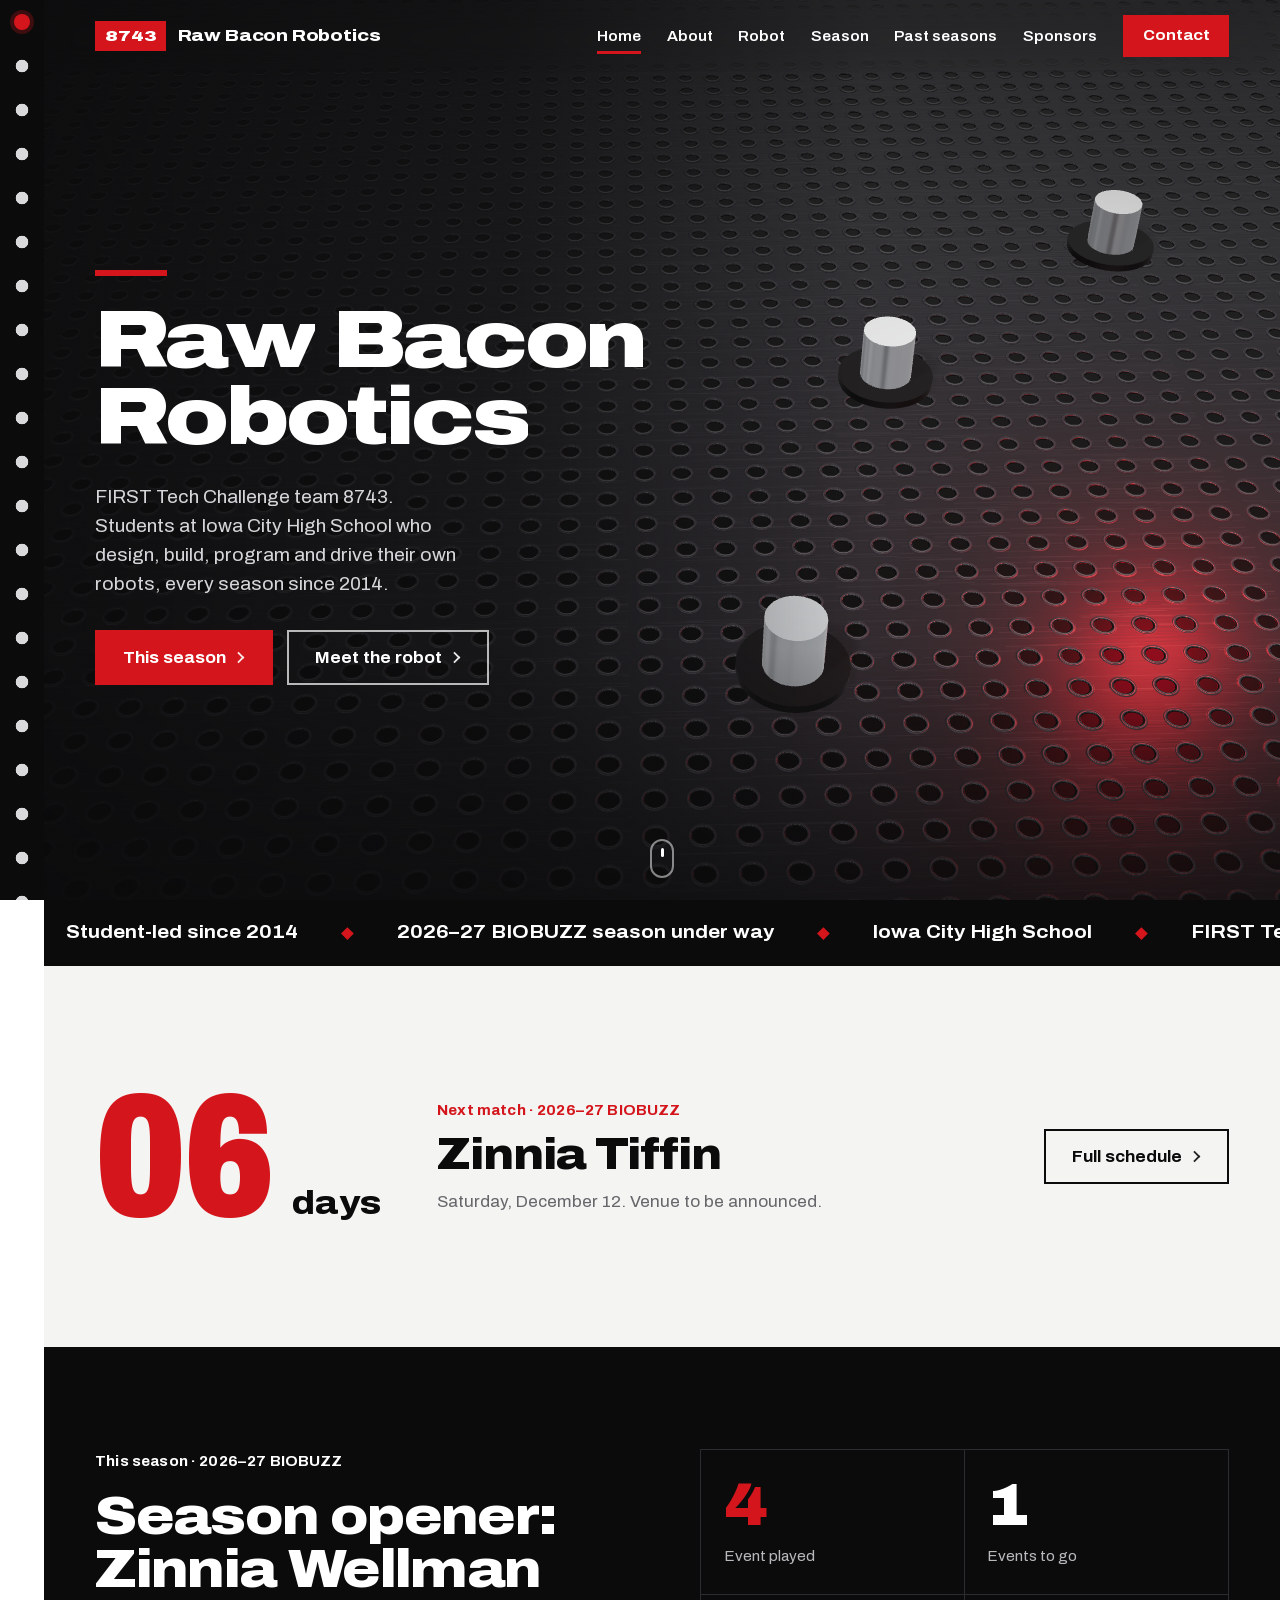
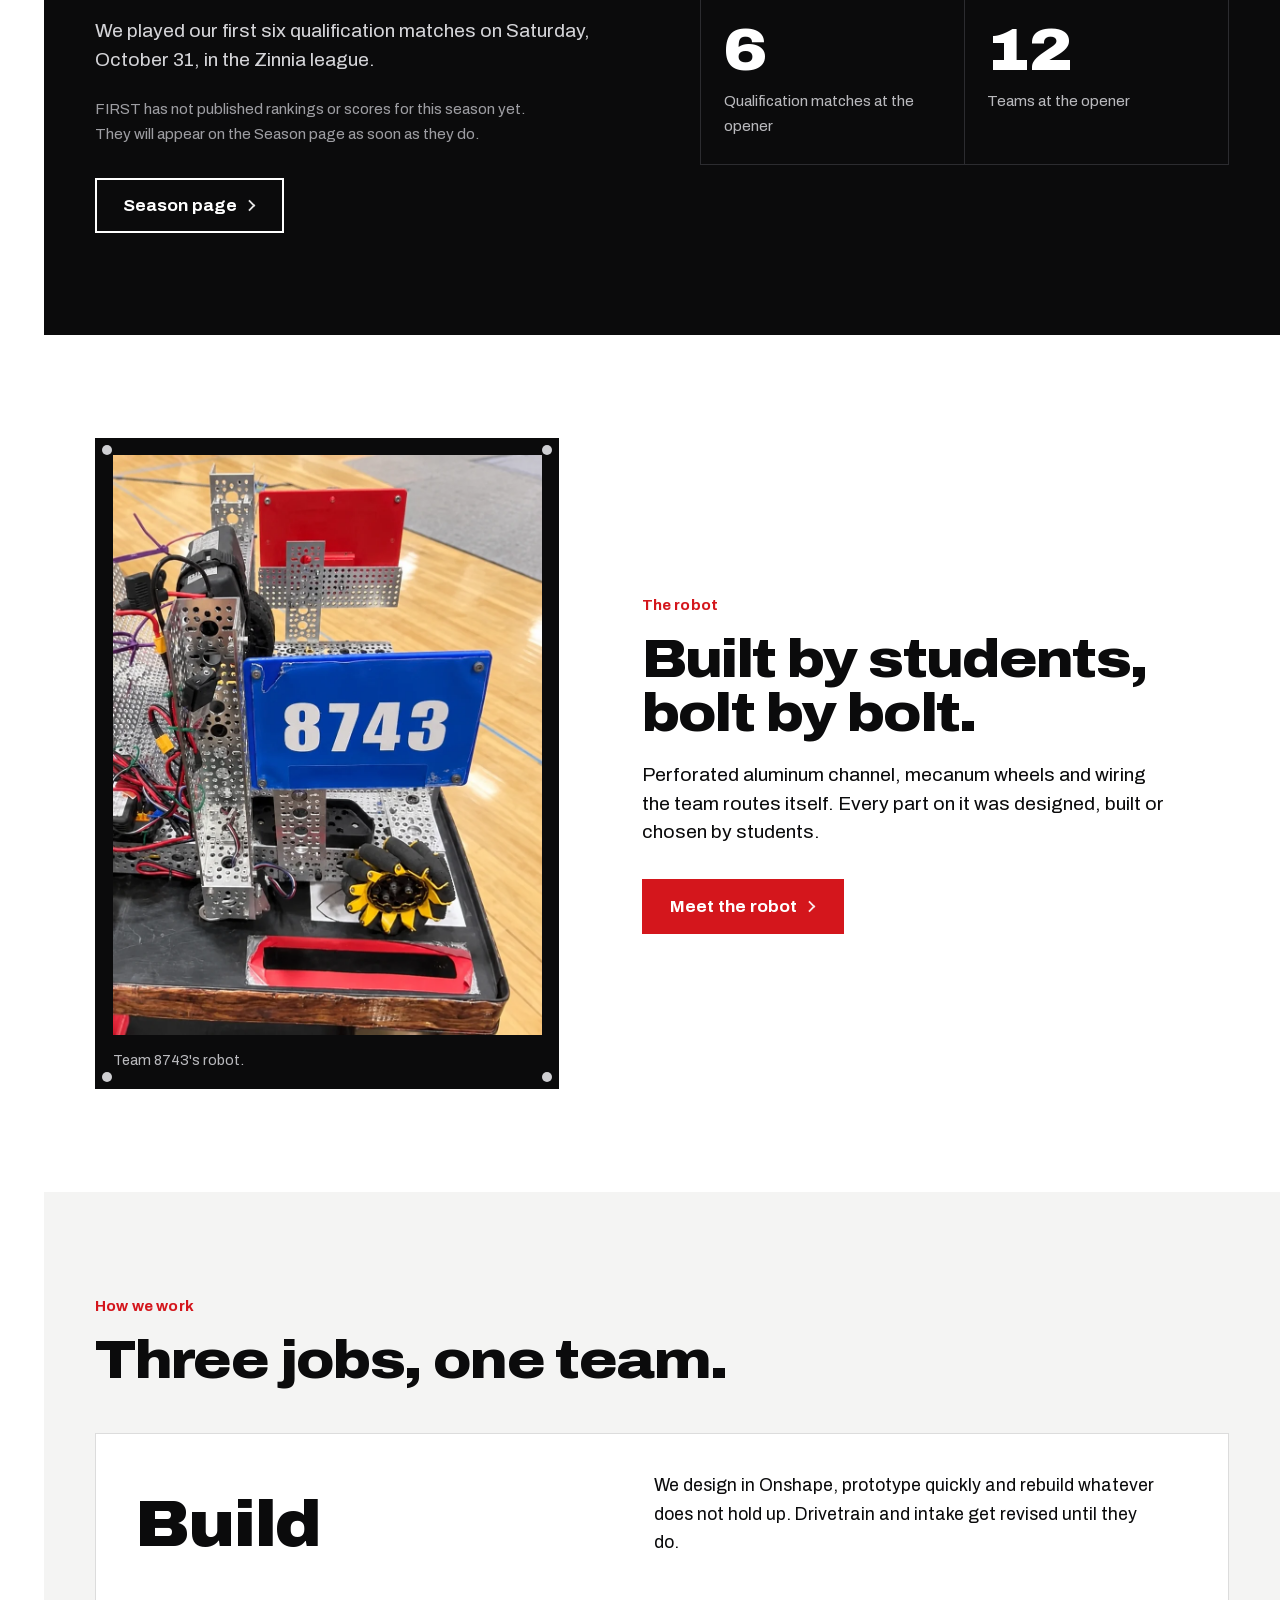
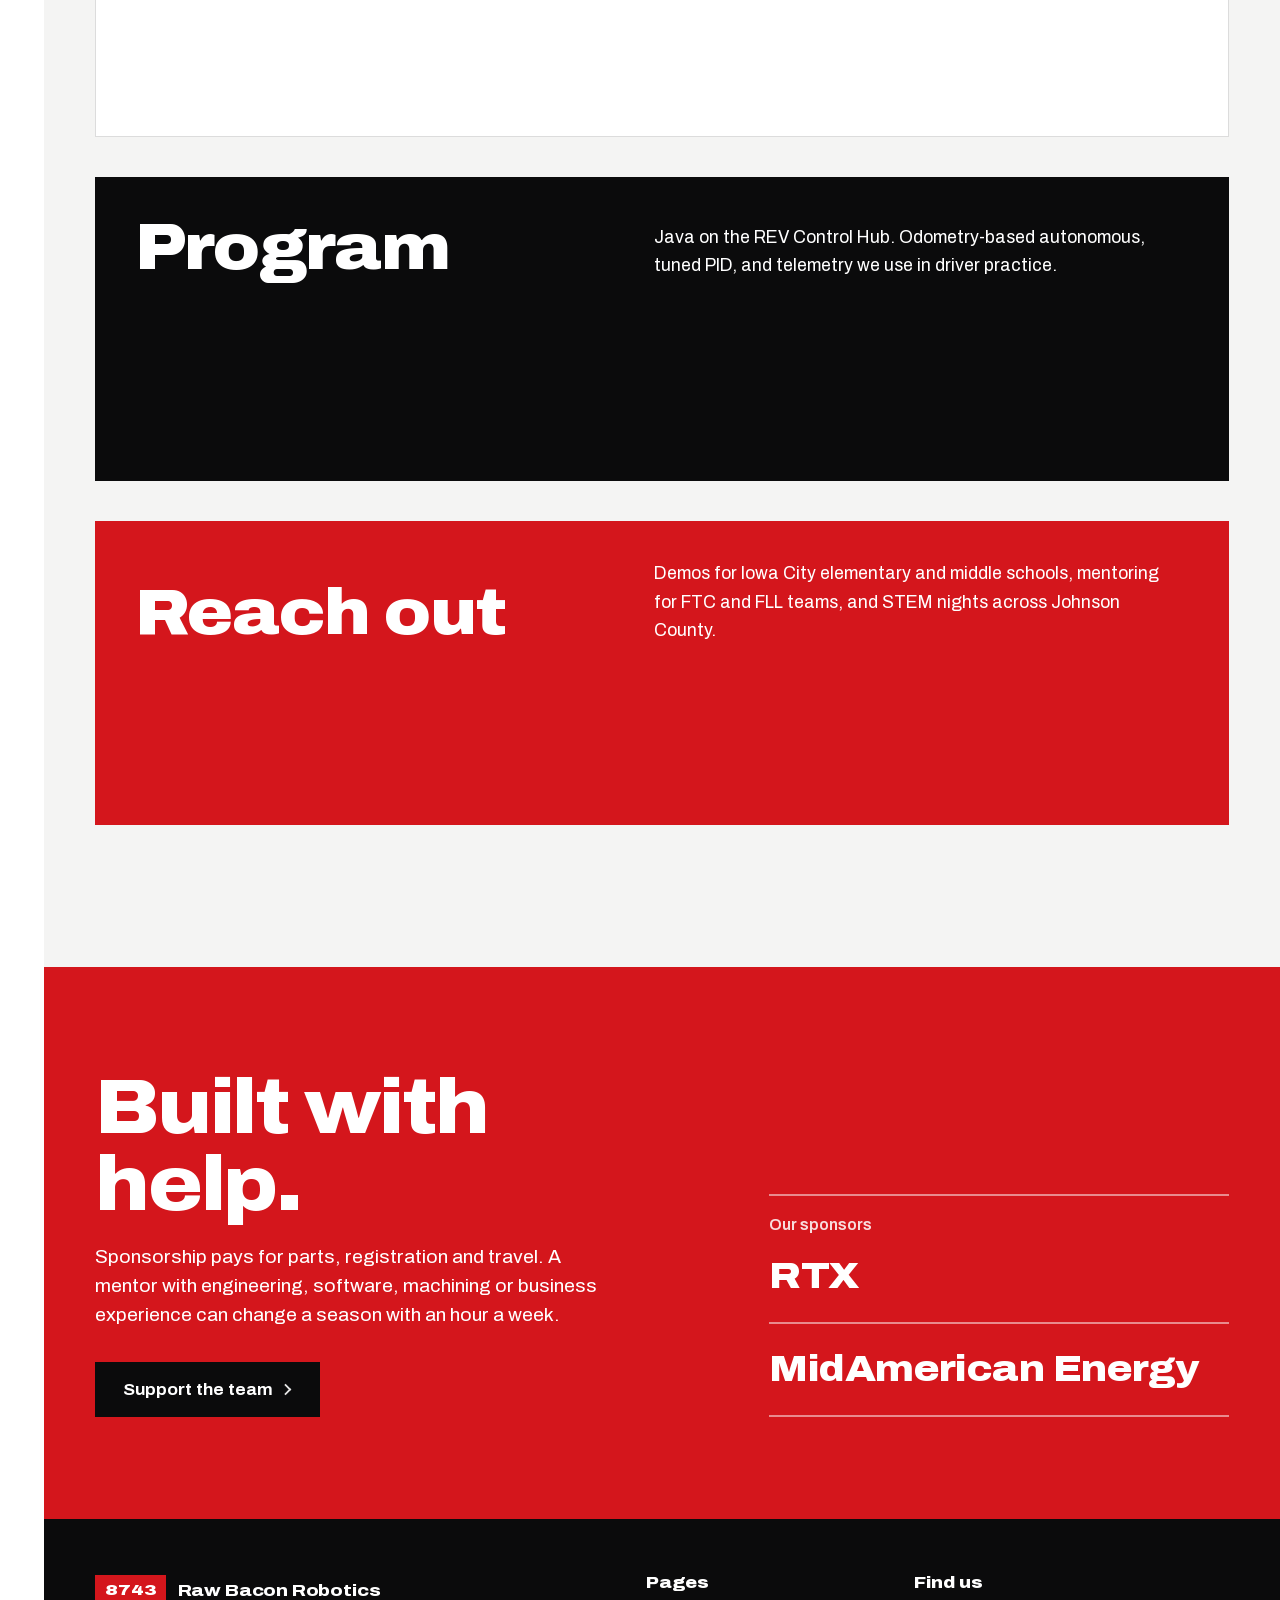
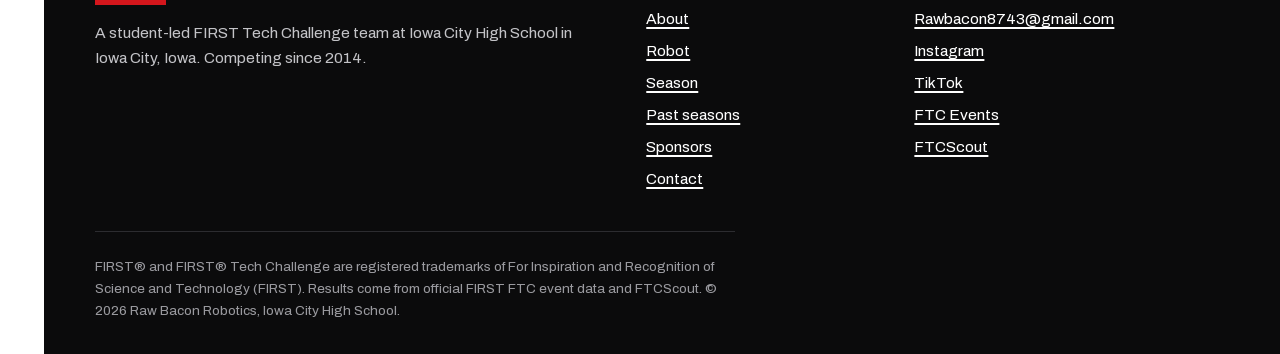
==== commit f1bd7cff: "New hero: gears drop onto an aluminum plate; 2026-27 season panel; annotated robot photo; remove pin" ====
--- a/public/index.html
+++ b/public/index.html
@@ -4,19 +4,20 @@
 <meta charset="utf-8">
 <meta name="viewport" content="width=device-width, initial-scale=1">
 <title>Raw Bacon Robotics #8743 | FIRST Tech Challenge, Iowa City</title>
-<meta name="description" content="Raw Bacon Robotics, FIRST Tech Challenge team 8743 from Iowa City High School. Student-built robots, season results and how to support the team.">
+<meta name="description" content="Raw Bacon Robotics, FIRST Tech Challenge team 8743 from Iowa City High School. Student-built robots, the 2026–27 season and how to support the team.">
 <meta name="theme-color" content="#0b0b0c">
 <meta property="og:type" content="website">
 <meta property="og:title" content="Raw Bacon Robotics #8743 | FIRST Tech Challenge, Iowa City">
-<meta property="og:description" content="Raw Bacon Robotics, FIRST Tech Challenge team 8743 from Iowa City High School. Student-built robots, season results and how to support the team.">
+<meta property="og:description" content="Raw Bacon Robotics, FIRST Tech Challenge team 8743 from Iowa City High School. Student-built robots, the 2026–27 season and how to support the team.">
 <meta property="og:image" content="assets/og.jpg">
 <meta name="twitter:card" content="summary_large_image">
 <link rel="icon" href="favicon.svg" type="image/svg+xml">
 <link rel="preload" href="assets/fonts/archivo-var.woff" as="font" type="font/woff" crossorigin>
 <link rel="stylesheet" href="styles.css">
 <script>document.documentElement.classList.add("js")</script>
+<link rel="modulepreload" href="js/scenes.js"><link rel="modulepreload" href="js/vendor/three.module.js"><link rel="modulepreload" href="js/vendor/three.core.js"><link rel="modulepreload" href="js/vendor/RoomEnvironment.js">
 </head>
-<body>
+<body class="home">
 <a class="skip" href="#main">Skip to content</a>
 <div class="rail" aria-hidden="true"><span class="rail-pin"></span></div>
 <header class="site-header">
@@ -28,21 +29,17 @@
 </header>
 <main id="main">
 
-<section class="hero" data-gl aria-labelledby="h1">
-<div class="wrap hero-grid">
-<div>
+<section class="hero" data-gears aria-labelledby="h1">
+<div class="wrap"><div class="hero-copy">
 <span class="rule"></span>
 <h1 id="h1" data-split><span class="line">Raw Bacon</span><span class="line">Robotics</span></h1>
-<p class="lead" data-r="rise" style="--d:500ms">FIRST Tech Challenge team 8743. Students at Iowa City High School who design, build, program and drive their own robots, every season since 2014.</p>
-<div class="actions" data-r="rise" style="--d:650ms"><a class="btn" href="season.html">Season results</a><a class="btn btn-line" href="robot.html">Meet the robot</a></div>
-</div>
-<div class="tiltwrap"><figure class="mount"><i class="bolt"></i><i class="bolt"></i><i class="bolt"></i><i class="bolt"></i>
-<div class="shot"><img src="assets/robot.webp" width="915" height="1237" alt="Team 8743 robot: blue number plate reading 8743, perforated aluminum channel and a mecanum wheel" fetchpriority="high"></div>
-<figcaption class="mount-note">Team 8743's robot.</figcaption></figure></div>
-</div>
+<p class="lead" data-r="rise" style="--d:600ms">FIRST Tech Challenge team 8743. Students at Iowa City High School who design, build, program and drive their own robots, every season since 2014.</p>
+<div class="actions" data-r="rise" style="--d:750ms"><a class="btn" href="season.html">This season</a><a class="btn btn-line" href="robot.html">Meet the robot</a></div>
+</div></div>
+<span class="scrollcue" aria-hidden="true"></span>
 </section>
 
-<div class="ticker" aria-label="Team highlights"><div class="ticker-track"><ul><li>Student-led since 2014</li><li>Three first-place qualification finishes in 2025–26</li><li>Innovate Award, 2nd place</li><li>Best OPR 50.01</li><li>Iowa City High School</li><li>FIRST Tech Challenge team 8743</li></ul><ul aria-hidden="true"><li>Student-led since 2014</li><li>Three first-place qualification finishes in 2025–26</li><li>Innovate Award, 2nd place</li><li>Best OPR 50.01</li><li>Iowa City High School</li><li>FIRST Tech Challenge team 8743</li></ul><ul aria-hidden="true"><li>Student-led since 2014</li><li>Three first-place qualification finishes in 2025–26</li><li>Innovate Award, 2nd place</li><li>Best OPR 50.01</li><li>Iowa City High School</li><li>FIRST Tech Challenge team 8743</li></ul><ul aria-hidden="true"><li>Student-led since 2014</li><li>Three first-place qualification finishes in 2025–26</li><li>Innovate Award, 2nd place</li><li>Best OPR 50.01</li><li>Iowa City High School</li><li>FIRST Tech Challenge team 8743</li></ul></div></div>
+<div class="ticker" aria-label="Team highlights"><div class="ticker-track"><ul><li>Student-led since 2014</li><li>2026–27 BIOBUZZ season under way</li><li>Iowa City High School</li><li>FIRST Tech Challenge team 8743</li><li>Zinnia league</li><li>Mentors and sponsors welcome</li></ul><ul aria-hidden="true"><li>Student-led since 2014</li><li>2026–27 BIOBUZZ season under way</li><li>Iowa City High School</li><li>FIRST Tech Challenge team 8743</li><li>Zinnia league</li><li>Mentors and sponsors welcome</li></ul><ul aria-hidden="true"><li>Student-led since 2014</li><li>2026–27 BIOBUZZ season under way</li><li>Iowa City High School</li><li>FIRST Tech Challenge team 8743</li><li>Zinnia league</li><li>Mentors and sponsors welcome</li></ul><ul aria-hidden="true"><li>Student-led since 2014</li><li>2026–27 BIOBUZZ season under way</li><li>Iowa City High School</li><li>FIRST Tech Challenge team 8743</li><li>Zinnia league</li><li>Mentors and sponsors welcome</li></ul></div></div>
 
 <section class="sec sec-paper" aria-labelledby="next-h">
 <div class="wrap next-grid">
@@ -53,44 +50,29 @@
 </section>
 
 <section class="sec sec-ink on-dark" aria-labelledby="prof-h">
-<div class="wrap stats-grid">
+<div class="wrap season-grid">
 <div>
-<span class="kicker" data-r="blur">Last season · DECODE 2025–26</span>
-<h2 id="prof-h" class="sr">Last season scoring</h2>
-<div class="best num" data-count="50.01">50.01</div>
-<p class="best-label">Best OPR</p>
-<p class="best-note">Set on November 22, 2025 at Machu Picchu Iowa City. About the 70th percentile of FTC teams that season.</p>
+<span class="kicker" data-r="blur">This season · 2026–27 BIOBUZZ</span>
+<h2 id="prof-h" data-r="blur">Season opener: Zinnia Wellman</h2>
+<p class="lead" data-r="rise" style="margin-top:1.25rem;color:#d4d4d8">We played our first six qualification matches on Saturday, October 31, in the Zinnia league.</p>
+<p class="season-note" data-r="rise">FIRST has not published rankings or scores for this season yet. They will appear on the Season page as soon as they do.</p>
+<div class="actions"><a class="btn btn-line" href="season.html">Season page</a></div>
 </div>
-<div>
-<div class="donut-wrap">
-<svg class="donut" viewBox="0 0 140 140" role="img" aria-label="Share of average points by phase: autonomous 23 percent, teleop 63 percent, endgame 14 percent">
-<circle class="bg" cx="70" cy="70" r="54"/>
-<circle class="seg" cx="70" cy="70" r="54" stroke="#fff" style="--len:76.9;--i:0" transform="rotate(0 70 70)"/>
-<circle class="seg" cx="70" cy="70" r="54" stroke="#d4161c" style="--len:213.9;--i:1" transform="rotate(81.5 70 70)"/>
-<circle class="seg" cx="70" cy="70" r="54" stroke="#8c8c91" style="--len:48.6;--i:2" transform="rotate(308.5 70 70)"/>
-</svg>
-<ul class="legend">
-<li><i style="background:#fff"></i><span>Autonomous<small>23% of points</small></span><b>13.65</b></li>
-<li><i style="background:#d4161c"></i><span>Teleop<small>63% of points</small></span><b>37.98</b></li>
-<li><i style="background:#8c8c91"></i><span>Endgame<small>14% of points</small></span><b>8.63</b></li>
-</ul>
-</div>
-<p class="chart-cap">Average points per match by phase. Shares are of the three phases combined.</p>
+<div class="tiles" data-stagger="rise">
+<div class="tile hot"><b class="num" id="ev-played">1</b><span>Event played</span></div>
+<div class="tile"><b class="num" id="ev-left">4</b><span>Events to go</span></div>
+<div class="tile"><b class="num" data-count="6">6</b><span>Qualification matches at the opener</span></div>
+<div class="tile"><b class="num" data-count="12">12</b><span>Teams at the opener</span></div>
 </div>
 </div>
 </section>
 
-<section class="sec" aria-labelledby="res-h">
-<div class="wrap">
-<div class="sec-head"><span class="kicker">Last season · DECODE 2025–26</span><h2 id="res-h" data-r="blur">Results</h2><p data-r="rise">Eight events. Three first-place qualification finishes.</p></div>
-<ol class="board" style="--cols:2">
-<li class="board-head" aria-hidden="true"><span></span><span>Event</span><span class="stat">Record</span><span class="stat">npOPR</span></li>
-<li><span class="rk num">14<small>th</small></span><span class="ev"><strong>Iowa Championship, Black Division</strong><span>Feb 27–28, 2026 · Xtream Arena, Coralville</span></span><span class="stat" data-l="Record">4–2–0</span><span class="stat" data-l="npOPR">37.56</span></li>
-<li><span class="rk num">6<small>th</small></span><span class="ev"><strong>Machu Picchu Qualifier</strong><span>Feb 14, 2026 · West High School, Iowa City</span><span class="note">Captain of alliance 4, playoffs 2–2. Innovate Award, 2nd place, sponsored by RTX.</span></span><span class="stat" data-l="Record">3–2–0</span><span class="stat" data-l="npOPR">43.61</span></li>
-<li><span class="rk num">2<small>nd</small></span><span class="ev"><strong>Machu Picchu Wellman</strong><span>Jan 24, 2026 · Mid-Prairie High School</span></span><span class="stat" data-l="Record">5–1–0</span><span class="stat" data-l="npOPR">48.84</span></li>
-<li><span class="rk num">1<small>st</small></span><span class="ev"><strong>Machu Picchu Iowa City, December</strong><span>Dec 13, 2025 · Iowa City High School</span></span><span class="stat" data-l="Record">5–1–0</span><span class="stat" data-l="npOPR">39.87</span></li>
-</ol>
-<p class="more"><a href="season.html">All events and the 2026–27 schedule</a></p>
+<section class="sec" aria-labelledby="rb-h">
+<div class="wrap band">
+<div class="tiltwrap"><figure class="mount" data-r="tilt"><i class="bolt"></i><i class="bolt"></i><i class="bolt"></i><i class="bolt"></i>
+<div class="shot"><img src="assets/robot.webp" width="915" height="1237" alt="Team 8743 robot: blue number plate reading 8743, perforated aluminum channel and a mecanum wheel" loading="lazy"></div>
+<figcaption class="mount-note">Team 8743's robot.</figcaption></figure></div>
+<div><span class="kicker">The robot</span><h2 id="rb-h" data-r="blur">Built by students, bolt by bolt.</h2><p class="lead" data-r="rise" style="margin-top:1.25rem">Perforated aluminum channel, mecanum wheels and wiring the team routes itself. Every part on it was designed, built or chosen by students.</p><div class="actions"><a class="btn" href="robot.html">Meet the robot</a></div></div>
 </div>
 </section>
 
--- a/public/styles.css
+++ b/public/styles.css
@@ -104,13 +104,14 @@
 .nav a:not(.btn):hover { color: var(--ink); background-size: 100% 3px; }
 .nav a[aria-current="page"]:not(.btn) { background-size: 100% 3px; }
 .nav .btn { padding: 0.65rem 1.1rem; font-size: 0.95rem; }
-.menu { display: none; font: 700 0.95rem "Archivo", sans-serif; background: var(--ink); color: #fff; border: 0; padding: 0.6rem 1rem; cursor: pointer; }
+.menu { display: none; font: 700 0.95rem "Archivo", sans-serif; background: var(--red); color: #fff; border: 0; padding: 0.6rem 1rem; cursor: pointer; }
 @media (max-width: 62rem) {
   .menu { display: inline-block; }
   .nav { position: absolute; left: 0; right: 0; top: 100%; flex-direction: column; align-items: stretch; gap: 0; padding: 0.5rem var(--pad) 1.25rem; background: #fff;
     box-shadow: 0 1px 0 var(--line); clip-path: inset(0 0 100% 0); visibility: hidden; transition: clip-path 0.4s var(--out), visibility 0s 0.4s; }
   .nav.open { clip-path: inset(0); visibility: visible; transition: clip-path 0.4s var(--out); }
-  .nav a:not(.btn) { padding: 0.85rem 0; font-size: 1.15rem; background: none; border-bottom: 1px solid var(--line); }
+  .nav a:not(.btn) { padding: 0.85rem 0; font-size: 1.15rem; background: none; border-bottom: 1px solid var(--line); color: var(--ink); }
+  .nav a:not(.btn):hover { color: var(--red) !important; }
   .nav .btn { margin-top: 1rem; padding: 1rem; }
 }
 
@@ -145,24 +146,45 @@
 .sec-ink .sec-head p { color: #b9b9bd; }
 .more { margin-top: 1.75rem; font-weight: 700; }
 
-/* ---------- Hero ---------- */
-.hero { position: relative; overflow: hidden; isolation: isolate; padding-block: clamp(2.5rem, 6vw, 5.5rem) clamp(3rem, 7vw, 6rem); min-height: min(52rem, calc(100svh - 4rem)); display: flex; align-items: center;
-  background-image: radial-gradient(circle, #dadadd 2.4px, transparent 2.9px); background-size: 30px 30px; background-position: 15px 15px; }
-.hero.gl { background-image: none; }
-.hero > canvas { position: absolute; inset: 0; width: 100% !important; height: 100% !important; z-index: -1; opacity: 0; transition: opacity 1.2s ease; }
+/* ---------- Hero: dark stage, gears drop onto the plate ---------- */
+.home .site-header { position: fixed; left: 0; right: 0; background: transparent; box-shadow: none; color: #fff; }
+@media (min-width: 48rem) { .home .site-header { left: var(--rail); } }
+.home .site-header.is-scrolled { background: rgba(255, 255, 255, 0.9); color: var(--ink); box-shadow: 0 1px 0 var(--line); }
+.home .site-header:not(.is-scrolled) .nav a:not(.btn):hover { color: #fff; }
+.home .site-header:not(.is-scrolled) .brand:hover { color: #fff; }
+.hero { position: relative; overflow: hidden; isolation: isolate; background: #0b0b0c; color: #fff; min-height: 100svh; display: flex; align-items: center; padding-block: 7.5rem 4rem; }
+.hero > canvas { position: absolute; inset: 0; width: 100% !important; height: 100% !important; z-index: -2; opacity: 0; transition: opacity 0.9s ease; }
 .hero.gl > canvas { opacity: 1; }
+.hero::before { content: ""; position: absolute; inset: 0; z-index: -1; pointer-events: none;
+  background: linear-gradient(90deg, rgba(11, 11, 12, 0.88) 0%, rgba(11, 11, 12, 0.6) 38%, rgba(11, 11, 12, 0) 66%), linear-gradient(0deg, rgba(11, 11, 12, 0.7) 0%, rgba(11, 11, 12, 0) 28%); }
+@media (max-width: 47.99rem) { .hero { align-items: flex-start; } .hero::before { background: linear-gradient(180deg, rgba(11, 11, 12, 0.92) 0%, rgba(11, 11, 12, 0.7) 42%, rgba(11, 11, 12, 0) 70%); } }
 .hero .wrap { position: relative; }
-.hero-grid { display: grid; gap: clamp(2rem, 5vw, 4.5rem); align-items: center; }
-@media (min-width: 62rem) { .hero-grid { grid-template-columns: minmax(0, 1.5fr) minmax(0, 0.8fr); } }
+.hero h1 { font-size: clamp(2.7rem, 6.3vw, 6.8rem); }
 .hero h1 span.line { display: block; white-space: nowrap; }
-.hero .lead { margin-top: 1.75rem; }
-.hero .lead, .hero .actions { }
-
-.tiltwrap { perspective: 1100px; justify-self: end; width: 100%; max-width: 29rem; }
+.hero .lead { margin-top: 1.75rem; color: #d6d6da; max-width: 34ch; }
+.hero .rule { margin-bottom: 1.6rem; }
+.js .hero .rule { width: 0; transition: width 0.9s var(--out) 0.1s; }
+.js .hero.is-go .rule { width: 4.5rem; }
+.js .hero [data-r="rise"] { opacity: 0; transform: translateY(26px); transition: opacity 0.8s var(--out), transform 0.8s var(--out); transition-delay: var(--d, 0ms); }
+.js .hero.is-go [data-r="rise"] { opacity: 1; transform: none; }
+.hero .btn-line { color: #fff; border-color: rgba(255, 255, 255, 0.7); }
+.hero .btn-line:hover { background: #fff; color: var(--ink); border-color: #fff; }
+.hero-copy { max-width: 40rem; }
+.hero.hit .wrap { animation: hit 0.55s var(--out); }
+@keyframes hit { 0% { transform: translateY(0); } 12% { transform: translateY(5px); } 30% { transform: translateY(-2px); } 55% { transform: translateY(1px); } 100% { transform: none; } }
+.scrollcue { position: absolute; left: 50%; bottom: 1.4rem; width: 1.5rem; height: 2.4rem; margin-left: -0.75rem; border: 2px solid rgba(255, 255, 255, 0.5); border-radius: 1rem; opacity: 0; transition: opacity 1s 2.4s; }
+.scrollcue::after { content: ""; position: absolute; left: 50%; top: 0.45rem; width: 3px; height: 0.55rem; margin-left: -1.5px; background: #fff; border-radius: 2px; animation: cue 1.8s var(--inout) infinite; }
+.hero.is-go .scrollcue { opacity: 1; }
+@keyframes cue { 0% { transform: translateY(0); opacity: 1; } 70% { transform: translateY(0.8rem); opacity: 0; } 100% { opacity: 0; } }
+
+/* robot photo band */
+.band { display: grid; gap: 3rem clamp(2rem, 6vw, 6rem); align-items: center; }
+@media (min-width: 56rem) { .band { grid-template-columns: 0.8fr 1fr; } }
+.tiltwrap { perspective: 1100px; width: 100%; max-width: 29rem; }
 .mount { position: relative; background: var(--ink); padding: 1.1rem; transform-style: preserve-3d; transform: rotateX(var(--rx, 0deg)) rotateY(var(--ry, 0deg)); transition: transform 0.5s var(--out); margin: 0; }
-.js .mount { opacity: 0; transform: translateY(40px) rotateY(-14deg) scale(0.96); transition: opacity 1s var(--out) 0.35s, transform 1.2s var(--out) 0.35s; }
-.js .hero.is-go .mount { opacity: 1; transform: rotateX(var(--rx, 0deg)) rotateY(var(--ry, 0deg)); }
-.js .hero.is-go .mount.is-live { transition: transform 0.35s var(--out); }
+.js .mount[data-r] { opacity: 0; transform: translateY(40px) rotateY(-12deg) scale(0.96); transition: opacity 1s var(--out), transform 1.2s var(--out); }
+.js .mount[data-r].is-in { opacity: 1; transform: rotateX(var(--rx, 0deg)) rotateY(var(--ry, 0deg)); }
+.js .mount[data-r].is-in.is-live { transition: transform 0.35s var(--out); }
 .mount .shot { position: relative; overflow: hidden; background: #1a1a1c; }
 .mount img { width: 100%; }
 .mount .shot::after { content: ""; position: absolute; inset: 0; pointer-events: none; background: radial-gradient(circle at var(--sx, 50%) var(--sy, 0%), rgba(255, 255, 255, 0.22), transparent 55%); opacity: var(--so, 0); transition: opacity 0.4s; }
@@ -170,6 +192,16 @@
 .mount .bolt:nth-child(1) { left: 0.45rem; top: 0.45rem; } .mount .bolt:nth-child(2) { right: 0.45rem; top: 0.45rem; }
 .mount .bolt:nth-child(3) { left: 0.45rem; bottom: 0.45rem; } .mount .bolt:nth-child(4) { right: 0.45rem; bottom: 0.45rem; }
 .mount-note { margin: 0.85rem 0 0; color: #b9b9bd; font-size: 0.9rem; max-width: none; }
+
+/* this-season panel */
+.season-grid { display: grid; gap: 2.5rem clamp(2rem, 6vw, 5rem); align-items: start; }
+@media (min-width: 56rem) { .season-grid { grid-template-columns: 1fr 1fr; } }
+.tiles { display: grid; grid-template-columns: 1fr 1fr; gap: 1px; background: #2c2c30; border: 1px solid #2c2c30; }
+.tile { background: var(--ink); padding: 1.6rem 1.4rem; }
+.tile b { display: block; font-size: clamp(2.4rem, 4.6vw, 4rem); font-weight: 900; font-stretch: 112%; line-height: 1; letter-spacing: -0.03em; font-variant-numeric: tabular-nums; }
+.tile span { display: block; margin-top: 0.6rem; color: #b9b9bd; font-size: 0.95rem; }
+.tile.hot b { color: var(--red); }
+.season-note { margin-top: 1.4rem; color: #9d9da2; font-size: 0.95rem; max-width: 52ch; }
 
 /* ---------- Ticker ---------- */
 .ticker { background: var(--ink); color: #fff; overflow: hidden; padding-block: 1.15rem; white-space: nowrap; }
@@ -342,19 +374,36 @@
 .two h2 { margin-bottom: 1rem; font-size: clamp(1.9rem, 3.4vw, 3rem); }
 
 /* robot page */
-.viewer { position: relative; min-height: 28rem; }
-.viewer canvas { position: absolute; inset: 0; width: 100% !important; height: 100% !important; cursor: grab; touch-action: pan-y; }
-.viewer canvas:active { cursor: grabbing; }
-.viewer-note { position: absolute; left: 0; bottom: 0.5rem; font-size: 0.9rem; color: #9d9da2; margin: 0; }
-.drive-grid { display: grid; gap: 2rem clamp(2rem, 6vw, 5rem); align-items: center; }
-@media (min-width: 56rem) { .drive-grid { grid-template-columns: 0.9fr 1.1fr; } .viewer { min-height: 34rem; } }
+.diagram { position: relative; display: grid; gap: 2rem; }
+.dphoto { margin: 0; justify-self: center; width: 100%; max-width: 26rem; position: relative; z-index: 1; }
+.dphoto img { width: 100%; }
+.parts-col { display: grid; gap: 1.75rem; }
+.part { max-width: 22rem; }
+.part h3 { font-size: 1.3rem; margin-bottom: 0.35rem; font-stretch: 108%; letter-spacing: -0.015em; }
+.part p { color: var(--mid); margin: 0; }
+.leaders { display: none; }
+@media (min-width: 52rem) {
+  .diagram { grid-template-columns: minmax(0, 1fr) minmax(0, 24rem) minmax(0, 1fr); gap: 3rem; align-items: stretch; }
+  .parts-col { position: relative; min-height: 100%; }
+  .part { position: absolute; top: calc(var(--y) * 1% - 1.1rem); width: 100%; }
+  .parts-col.l .part { right: 0; text-align: right; margin-left: auto; }
+  .parts-col.r .part { left: 0; }
+}
+@media (max-width: 51.99rem) { .dphoto { order: -1; } }
+@media (min-width: 52rem) {
+  .leaders { display: block; position: absolute; inset: 0; width: 100%; height: 100%; pointer-events: none; z-index: 2; overflow: visible; }
+  .ld { fill: none; stroke-linecap: square; stroke-linejoin: round; stroke-dasharray: var(--len, 400); stroke-dashoffset: var(--len, 400); }
+  .ld.under { stroke: #fff; stroke-width: 5; }
+  .ld.over { stroke: var(--red); stroke-width: 2.5; }
+  .leaders.on .ld { stroke-dashoffset: 0; transition: stroke-dashoffset 1.1s var(--inout); transition-delay: calc(0.3s + var(--i) * 0.25s); }
+  .js .part { opacity: 0; transform: translateY(12px); transition: opacity 0.7s var(--out), transform 0.7s var(--out); transition-delay: calc(var(--i, 0) * 0.25s); }
+  .js .diagram.is-in .part { opacity: 1; transform: none; }
+}
 .parts { margin: 0; padding: 0; list-style: none; border-top: 3px solid var(--ink); }
 .parts li { padding: 1.1rem 0; border-bottom: 1px solid var(--line); display: grid; gap: 0.2rem 2rem; }
 @media (min-width: 40rem) { .parts li { grid-template-columns: 14rem 1fr; } }
 .parts b { font-weight: 800; font-stretch: 108%; }
 .parts span { color: var(--mid); }
-.photo-wide { max-width: 34rem; }
-.photo-wide img { width: 100%; }
 
 /* ---------- Footer ---------- */
 .site-footer { background: var(--ink); color: #fff; padding-block: 3.5rem 2rem; font-size: 0.97rem; }
@@ -379,6 +428,7 @@
   *, *::before, *::after { transition-duration: 0.01ms !important; transition-delay: 0s !important; animation: none !important; }
   .js [data-split] .wi, .js [data-r], .js .mount { opacity: 1 !important; transform: none !important; filter: none !important; }
   .js .rule { width: 4.5rem !important; }
+  .scrollcue { opacity: 1 !important; } .ld { stroke-dashoffset: 0 !important; } .js .part { opacity: 1 !important; transform: none !important; }
   .donut .seg { stroke-dashoffset: 0; }
   .card { transform: none !important; }
   .ticker { overflow-x: auto; }
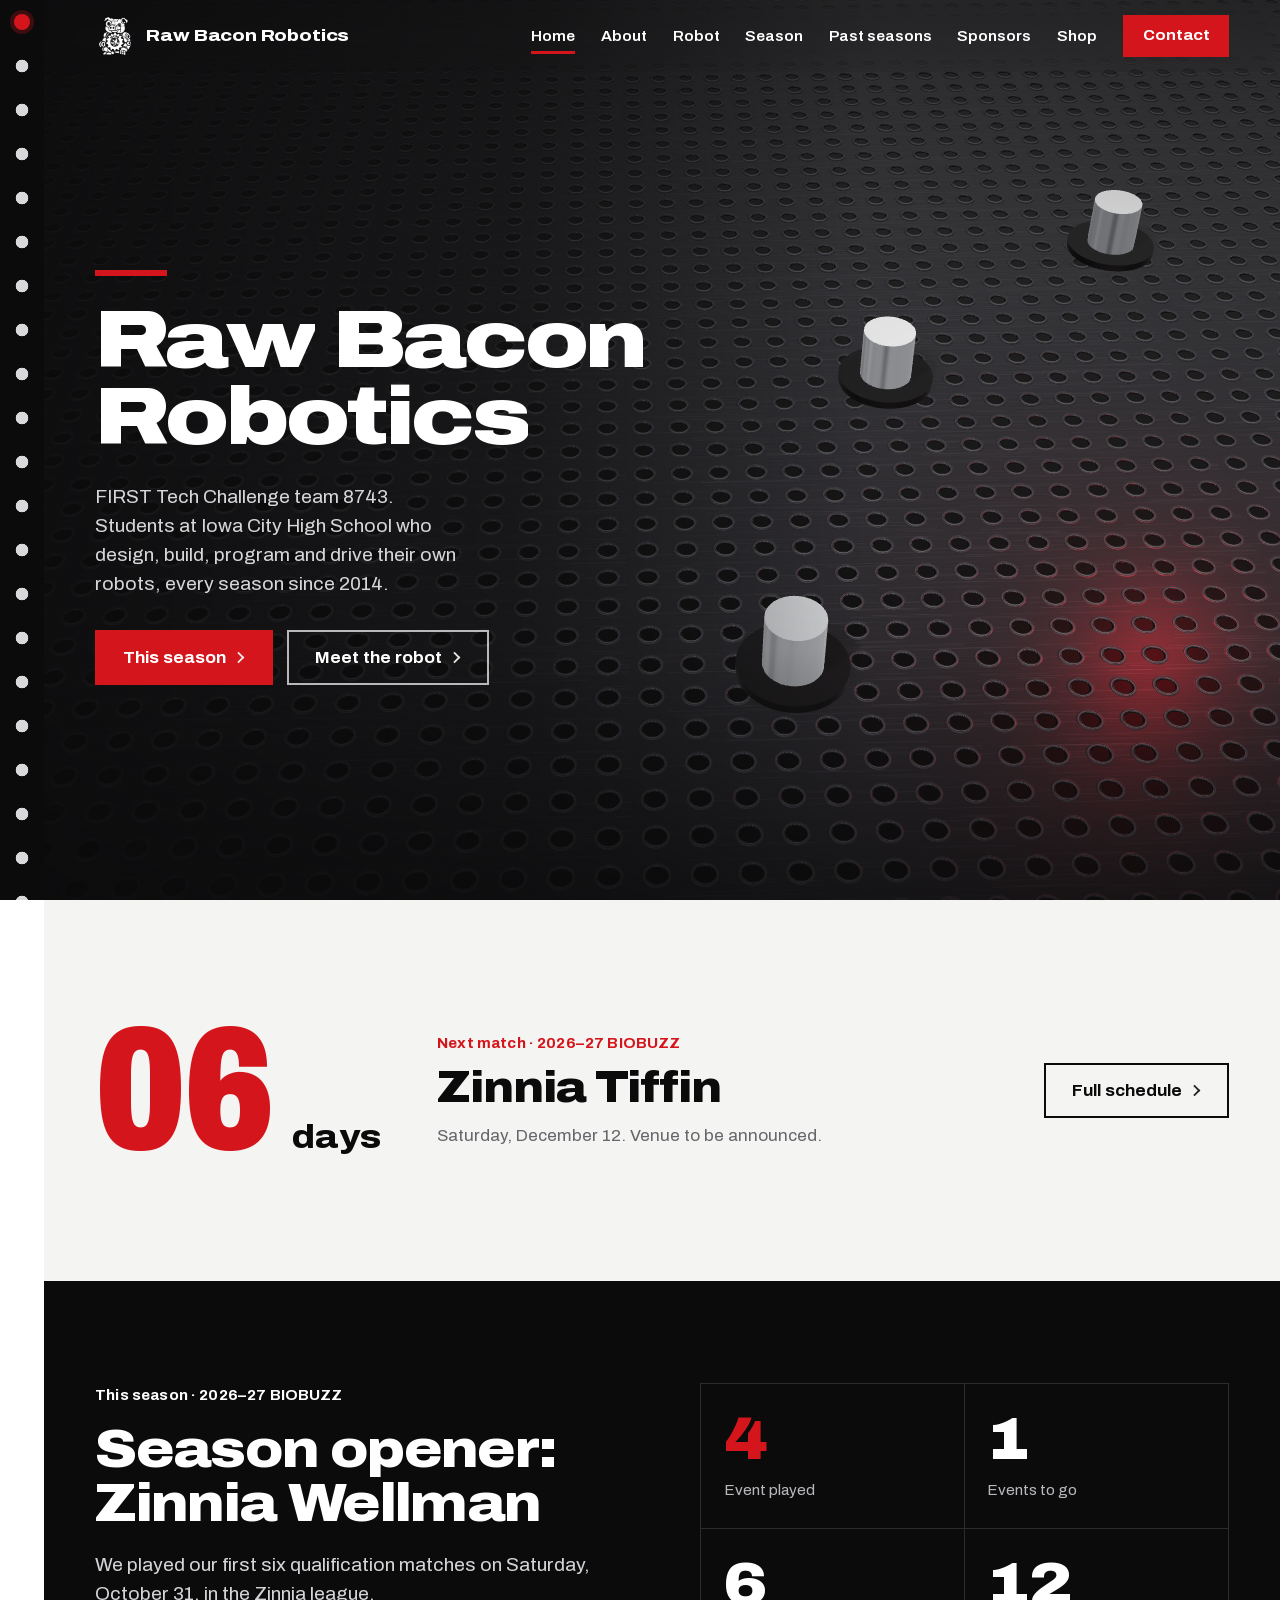
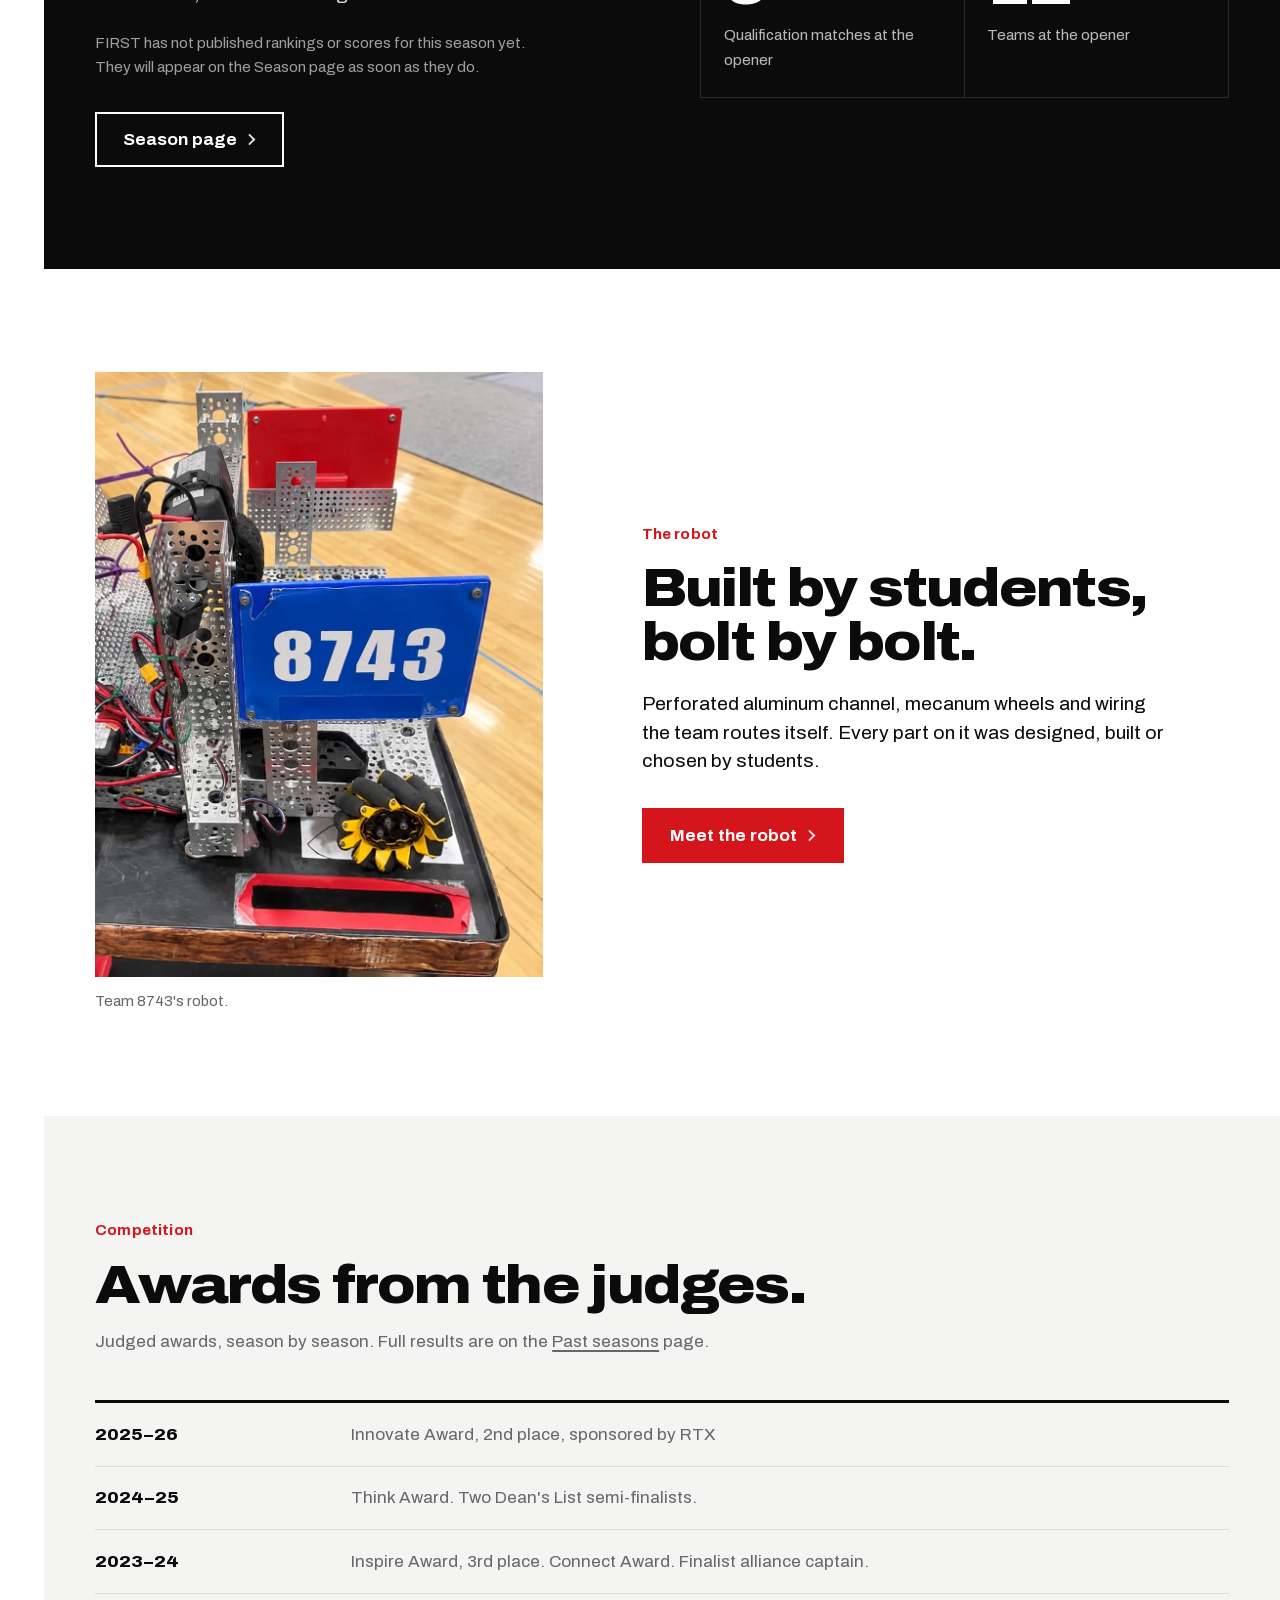
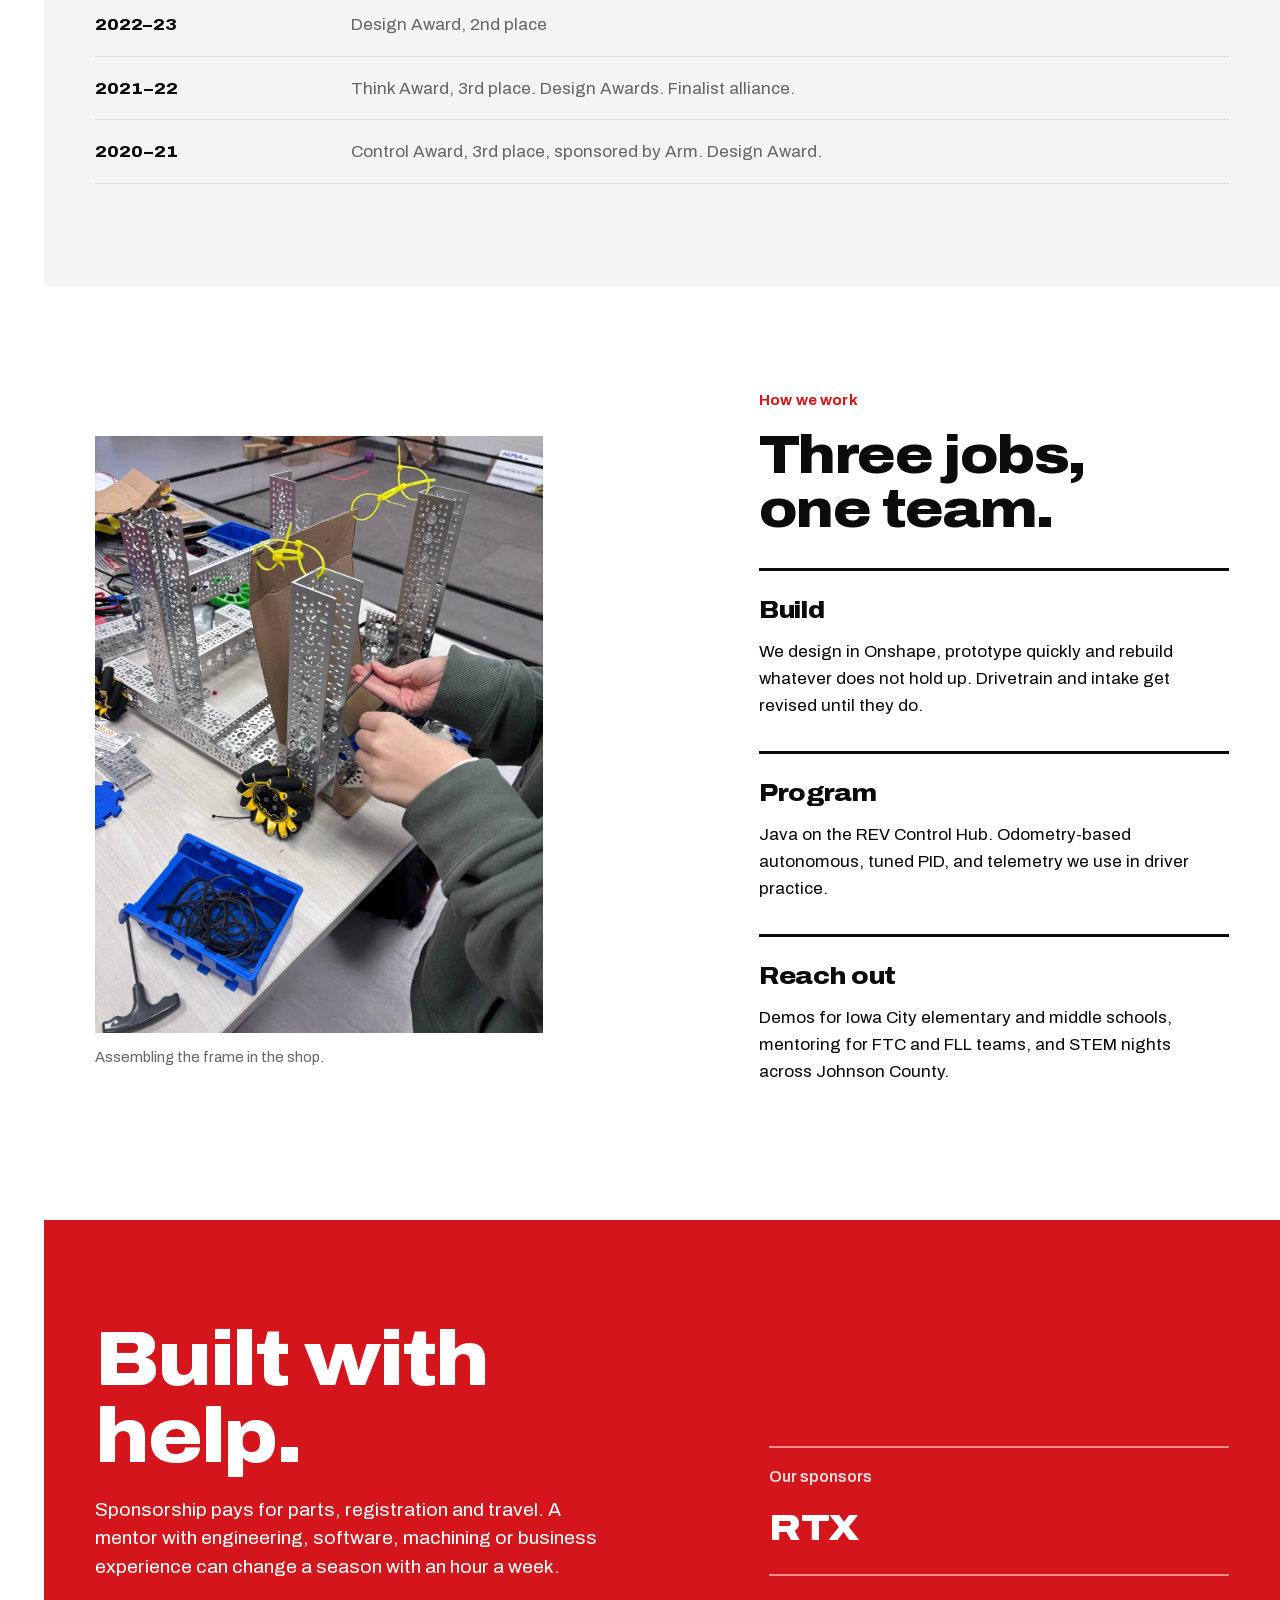
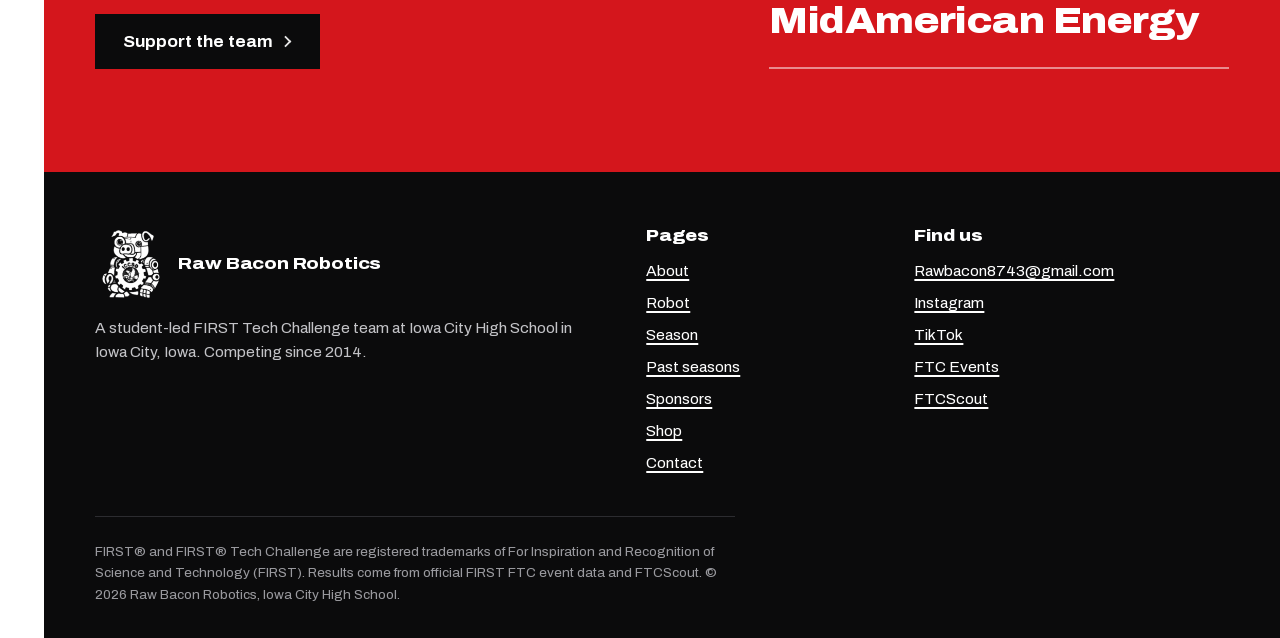
==== commit c0049135: "Add logo, team photos and Shop page; restrain animation and refine design Co-Authored-By: Claude Son" ====
--- a/public/index.html
+++ b/public/index.html
@@ -22,9 +22,9 @@
 <div class="rail" aria-hidden="true"><span class="rail-pin"></span></div>
 <header class="site-header">
 <div class="wrap bar">
-<a class="brand" href="index.html" aria-label="Raw Bacon Robotics, home"><span class="plate" aria-hidden="true">8743</span><span class="brand-name">Raw Bacon Robotics</span></a>
+<a class="brand" href="index.html" aria-label="Raw Bacon Robotics, home"><span class="logo" role="img" aria-label="Raw Bacon Robotics logo"></span><span class="brand-name">Raw Bacon Robotics</span></a>
 <button class="menu" aria-expanded="false" aria-controls="nav">Menu</button>
-<nav class="nav" id="nav" aria-label="Primary"><a href="index.html" aria-current="page">Home</a><a href="about.html">About</a><a href="robot.html">Robot</a><a href="season.html">Season</a><a href="history.html">Past seasons</a><a href="sponsors.html">Sponsors</a><a class="btn" href="contact.html">Contact</a></nav>
+<nav class="nav" id="nav" aria-label="Primary"><a href="index.html" aria-current="page">Home</a><a href="about.html">About</a><a href="robot.html">Robot</a><a href="season.html">Season</a><a href="history.html">Past seasons</a><a href="sponsors.html">Sponsors</a><a href="shop.html">Shop</a><a class="btn" href="contact.html">Contact</a></nav>
 </div>
 </header>
 <main id="main">
@@ -36,10 +36,7 @@
 <p class="lead" data-r="rise" style="--d:600ms">FIRST Tech Challenge team 8743. Students at Iowa City High School who design, build, program and drive their own robots, every season since 2014.</p>
 <div class="actions" data-r="rise" style="--d:750ms"><a class="btn" href="season.html">This season</a><a class="btn btn-line" href="robot.html">Meet the robot</a></div>
 </div></div>
-<span class="scrollcue" aria-hidden="true"></span>
 </section>
-
-<div class="ticker" aria-label="Team highlights"><div class="ticker-track"><ul><li>Student-led since 2014</li><li>2026–27 BIOBUZZ season under way</li><li>Iowa City High School</li><li>FIRST Tech Challenge team 8743</li><li>Zinnia league</li><li>Mentors and sponsors welcome</li></ul><ul aria-hidden="true"><li>Student-led since 2014</li><li>2026–27 BIOBUZZ season under way</li><li>Iowa City High School</li><li>FIRST Tech Challenge team 8743</li><li>Zinnia league</li><li>Mentors and sponsors welcome</li></ul><ul aria-hidden="true"><li>Student-led since 2014</li><li>2026–27 BIOBUZZ season under way</li><li>Iowa City High School</li><li>FIRST Tech Challenge team 8743</li><li>Zinnia league</li><li>Mentors and sponsors welcome</li></ul><ul aria-hidden="true"><li>Student-led since 2014</li><li>2026–27 BIOBUZZ season under way</li><li>Iowa City High School</li><li>FIRST Tech Challenge team 8743</li><li>Zinnia league</li><li>Mentors and sponsors welcome</li></ul></div></div>
 
 <section class="sec sec-paper" aria-labelledby="next-h">
 <div class="wrap next-grid">
@@ -52,13 +49,13 @@
 <section class="sec sec-ink on-dark" aria-labelledby="prof-h">
 <div class="wrap season-grid">
 <div>
-<span class="kicker" data-r="blur">This season · 2026–27 BIOBUZZ</span>
-<h2 id="prof-h" data-r="blur">Season opener: Zinnia Wellman</h2>
-<p class="lead" data-r="rise" style="margin-top:1.25rem;color:#d4d4d8">We played our first six qualification matches on Saturday, October 31, in the Zinnia league.</p>
-<p class="season-note" data-r="rise">FIRST has not published rankings or scores for this season yet. They will appear on the Season page as soon as they do.</p>
+<span class="kicker">This season · 2026–27 BIOBUZZ</span>
+<h2 id="prof-h">Season opener: Zinnia Wellman</h2>
+<p class="lead" style="margin-top:1.25rem;color:#d4d4d8">We played our first six qualification matches on Saturday, October 31, in the Zinnia league.</p>
+<p class="season-note">FIRST has not published rankings or scores for this season yet. They will appear on the Season page as soon as they do.</p>
 <div class="actions"><a class="btn btn-line" href="season.html">Season page</a></div>
 </div>
-<div class="tiles" data-stagger="rise">
+<div class="tiles">
 <div class="tile hot"><b class="num" id="ev-played">1</b><span>Event played</span></div>
 <div class="tile"><b class="num" id="ev-left">4</b><span>Events to go</span></div>
 <div class="tile"><b class="num" data-count="6">6</b><span>Qualification matches at the opener</span></div>
@@ -69,28 +66,43 @@
 
 <section class="sec" aria-labelledby="rb-h">
 <div class="wrap band">
-<div class="tiltwrap"><figure class="mount" data-r="tilt"><i class="bolt"></i><i class="bolt"></i><i class="bolt"></i><i class="bolt"></i>
-<div class="shot"><img src="assets/robot.webp" width="915" height="1237" alt="Team 8743 robot: blue number plate reading 8743, perforated aluminum channel and a mecanum wheel" loading="lazy"></div>
-<figcaption class="mount-note">Team 8743's robot.</figcaption></figure></div>
-<div><span class="kicker">The robot</span><h2 id="rb-h" data-r="blur">Built by students, bolt by bolt.</h2><p class="lead" data-r="rise" style="margin-top:1.25rem">Perforated aluminum channel, mecanum wheels and wiring the team routes itself. Every part on it was designed, built or chosen by students.</p><div class="actions"><a class="btn" href="robot.html">Meet the robot</a></div></div>
+<figure class="photo narrow" data-r="rise" style="--d:0ms"><img src="assets/robot.webp" width="915" height="1237" alt="Team 8743 robot: blue number plate reading 8743, perforated aluminum channel and a mecanum wheel" loading="lazy"><figcaption>Team 8743's robot.</figcaption></figure>
+<div><span class="kicker">The robot</span><h2 id="rb-h">Built by students, bolt by bolt.</h2><p class="lead" style="margin-top:1.25rem">Perforated aluminum channel, mecanum wheels and wiring the team routes itself. Every part on it was designed, built or chosen by students.</p><div class="actions"><a class="btn" href="robot.html">Meet the robot</a></div></div>
 </div>
 </section>
 
-<section class="sec sec-paper" aria-labelledby="do-h">
+<section class="sec sec-paper" aria-labelledby="aw-h">
 <div class="wrap">
-<div class="sec-head"><span class="kicker">How we work</span><h2 id="do-h" data-r="blur">Three jobs, one team.</h2></div>
-<div class="stack">
-<article class="card spot"><h3>Build</h3><p>We design in Onshape, prototype quickly and rebuild whatever does not hold up. Drivetrain and intake get revised until they do.</p></article>
-<article class="card dark spot"><h3>Program</h3><p>Java on the REV Control Hub. Odometry-based autonomous, tuned PID, and telemetry we use in driver practice.</p></article>
-<article class="card red"><h3>Reach out</h3><p>Demos for Iowa City elementary and middle schools, mentoring for FTC and FLL teams, and STEM nights across Johnson County.</p></article>
+<div class="sec-head"><span class="kicker">Competition</span><h2 id="aw-h">Awards from the judges.</h2><p>Judged awards, season by season. Full results are on the <a href="history.html">Past seasons</a> page.</p></div>
+<ul class="parts">
+<li><b>2025–26</b><span>Innovate Award, 2nd place, sponsored by RTX</span></li>
+<li><b>2024–25</b><span>Think Award. Two Dean's List semi-finalists.</span></li>
+<li><b>2023–24</b><span>Inspire Award, 3rd place. Connect Award. Finalist alliance captain.</span></li>
+<li><b>2022–23</b><span>Design Award, 2nd place</span></li>
+<li><b>2021–22</b><span>Think Award, 3rd place. Design Awards. Finalist alliance.</span></li>
+<li><b>2020–21</b><span>Control Award, 3rd place, sponsored by Arm. Design Award.</span></li>
+</ul>
 </div>
+</section>
+
+<section class="sec" aria-labelledby="do-h">
+<div class="wrap band flip">
+<div>
+<span class="kicker">How we work</span><h2 id="do-h">Three jobs, one team.</h2>
+<dl class="values" style="margin-top:2rem;display:block">
+<div><dt>Build</dt><dd>We design in Onshape, prototype quickly and rebuild whatever does not hold up. Drivetrain and intake get revised until they do.</dd></div>
+<div><dt>Program</dt><dd>Java on the REV Control Hub. Odometry-based autonomous, tuned PID, and telemetry we use in driver practice.</dd></div>
+<div><dt>Reach out</dt><dd>Demos for Iowa City elementary and middle schools, mentoring for FTC and FLL teams, and STEM nights across Johnson County.</dd></div>
+</dl>
+</div>
+<figure class="photo narrow" data-r="rise" style="--d:0ms"><img src="assets/team-build.webp" width="1100" height="1467" alt="A student tightening hardware with a hex key on the robot frame, next to a mecanum wheel and a bin of wire" loading="lazy"><figcaption>Assembling the frame in the shop.</figcaption></figure>
 </div>
 </section>
 
 <section class="sec sec-red" aria-labelledby="sp-h">
 <div class="wrap sponsor-big">
-<div><h2 id="sp-h" data-r="blur">Built with help.</h2><p class="lead" data-r="rise" style="margin-top:1.25rem">Sponsorship pays for parts, registration and travel. A mentor with engineering, software, machining or business experience can change a season with an hour a week.</p><div class="actions"><a class="btn" href="sponsors.html">Support the team</a></div></div>
-<div><ul class="sponsor-names" data-stagger="rise"><li><p>Our sponsors</p>RTX</li><li>MidAmerican Energy</li></ul></div>
+<div><h2 id="sp-h">Built with help.</h2><p class="lead" style="margin-top:1.25rem">Sponsorship pays for parts, registration and travel. A mentor with engineering, software, machining or business experience can change a season with an hour a week.</p><div class="actions"><a class="btn" href="sponsors.html">Support the team</a></div></div>
+<div><ul class="sponsor-names"><li><p>Our sponsors</p>RTX</li><li>MidAmerican Energy</li></ul></div>
 </div>
 </section>
 
@@ -98,9 +110,9 @@
 <footer class="site-footer">
 <div class="wrap">
 <div class="foot-grid">
-<div><a class="brand" href="index.html"><span class="plate" aria-hidden="true">8743</span><span class="brand-name">Raw Bacon Robotics</span></a>
+<div><a class="brand" href="index.html"><span class="logo" role="img" aria-label="Raw Bacon Robotics logo"></span><span class="brand-name">Raw Bacon Robotics</span></a>
 <p>A student-led FIRST Tech Challenge team at Iowa City High School in Iowa City, Iowa. Competing since 2014.</p></div>
-<div><h2>Pages</h2><ul><li><a href="about.html">About</a></li><li><a href="robot.html">Robot</a></li><li><a href="season.html">Season</a></li><li><a href="history.html">Past seasons</a></li><li><a href="sponsors.html">Sponsors</a></li><li><a href="contact.html">Contact</a></li></ul></div>
+<div><h2>Pages</h2><ul><li><a href="about.html">About</a></li><li><a href="robot.html">Robot</a></li><li><a href="season.html">Season</a></li><li><a href="history.html">Past seasons</a></li><li><a href="sponsors.html">Sponsors</a></li><li><a href="shop.html">Shop</a></li><li><a href="contact.html">Contact</a></li></ul></div>
 <div><h2>Find us</h2><ul><li><a href="mailto:Rawbacon8743@gmail.com">Rawbacon8743@gmail.com</a></li><li><a href="https://www.instagram.com/rawbacon8743">Instagram</a></li><li><a href="https://www.tiktok.com/@raw.bacon.robotic">TikTok</a></li><li><a href="https://ftc-events.firstinspires.org/team/8743">FTC Events</a></li><li><a href="https://ftcscout.org/teams/8743">FTCScout</a></li></ul></div>
 </div>
 <p class="legal">FIRST® and FIRST® Tech Challenge are registered trademarks of For Inspiration and Recognition of Science and Technology (FIRST). Results come from official FIRST FTC event data and FTCScout. © 2026 Raw Bacon Robotics, Iowa City High School.</p>
--- a/public/styles.css
+++ b/public/styles.css
@@ -56,23 +56,16 @@
 .kicker { display: block; margin-bottom: 1rem; font-size: 0.95rem; font-weight: 700; color: var(--red); letter-spacing: 0.01em; }
 .on-dark .kicker, .sec-red .kicker { color: #fff; }
 
-/* ---------- Motion primitives (all off under reduced motion) ---------- */
-/* words rise out of a mask */
+/* ---------- Motion: kept to a few purposeful moments ---------- */
+/* headline words rise out of a mask (hero and page titles only) */
 .js [data-split] .w { display: inline-block; overflow: hidden; vertical-align: top; padding-bottom: 0.12em; margin-bottom: -0.12em; }
-.js [data-split] .wi { display: inline-block; transform: translateY(105%); transition: transform 0.95s var(--out); transition-delay: calc(var(--k, 0) * 70ms + var(--d, 0ms)); }
+.js [data-split] .wi { display: inline-block; transform: translateY(105%); transition: transform 0.9s var(--out); transition-delay: calc(var(--k, 0) * 60ms); }
 .js [data-split].is-in .wi, .js .hero.is-go [data-split] .wi { transform: none; }
-/* blur resolves to sharp */
-.js [data-r="blur"] { opacity: 0; filter: blur(12px); transform: translateY(14px); transition: opacity 0.9s var(--out), filter 0.9s var(--out), transform 0.9s var(--out); transition-delay: var(--d, 0ms); }
-.js [data-r="blur"].is-in { opacity: 1; filter: none; transform: none; }
-/* soft rise, staggered */
-.js [data-r="rise"] { opacity: 0; transform: translateY(26px); transition: opacity 0.8s var(--out), transform 0.8s var(--out); transition-delay: calc(var(--i, 0) * 90ms + var(--d, 0ms)); }
+/* photos and key blocks settle in once */
+.js [data-r="rise"] { opacity: 0; transform: translateY(16px); transition: opacity 0.7s var(--out), transform 0.7s var(--out); transition-delay: var(--d, 0ms); }
 .js [data-r="rise"].is-in { opacity: 1; transform: none; }
-/* slide in from the side */
-.js [data-r="slide"] { opacity: 0; transform: translateX(-22px); transition: opacity 0.7s var(--out), transform 0.7s var(--out); transition-delay: calc(var(--i, 0) * 70ms); }
-.js [data-r="slide"].is-in { opacity: 1; transform: none; }
-/* line that draws itself */
 .rule { display: block; height: 6px; width: 4.5rem; background: var(--red); margin-bottom: 1.5rem; }
-.js .rule { width: 0; transition: width 0.9s var(--out) 0.1s; }
+.js .rule { width: 0; transition: width 0.8s var(--out) 0.1s; }
 .js .rule.is-in { width: 4.5rem; }
 
 /* ---------- Rail ---------- */
@@ -105,7 +98,7 @@
 .nav a[aria-current="page"]:not(.btn) { background-size: 100% 3px; }
 .nav .btn { padding: 0.65rem 1.1rem; font-size: 0.95rem; }
 .menu { display: none; font: 700 0.95rem "Archivo", sans-serif; background: var(--red); color: #fff; border: 0; padding: 0.6rem 1rem; cursor: pointer; }
-@media (max-width: 62rem) {
+@media (max-width: 70rem) {
   .menu { display: inline-block; }
   .nav { position: absolute; left: 0; right: 0; top: 100%; flex-direction: column; align-items: stretch; gap: 0; padding: 0.5rem var(--pad) 1.25rem; background: #fff;
     box-shadow: 0 1px 0 var(--line); clip-path: inset(0 0 100% 0); visibility: hidden; transition: clip-path 0.4s var(--out), visibility 0s 0.4s; }
@@ -170,28 +163,15 @@
 .hero .btn-line { color: #fff; border-color: rgba(255, 255, 255, 0.7); }
 .hero .btn-line:hover { background: #fff; color: var(--ink); border-color: #fff; }
 .hero-copy { max-width: 40rem; }
-.hero.hit .wrap { animation: hit 0.55s var(--out); }
-@keyframes hit { 0% { transform: translateY(0); } 12% { transform: translateY(5px); } 30% { transform: translateY(-2px); } 55% { transform: translateY(1px); } 100% { transform: none; } }
-.scrollcue { position: absolute; left: 50%; bottom: 1.4rem; width: 1.5rem; height: 2.4rem; margin-left: -0.75rem; border: 2px solid rgba(255, 255, 255, 0.5); border-radius: 1rem; opacity: 0; transition: opacity 1s 2.4s; }
-.scrollcue::after { content: ""; position: absolute; left: 50%; top: 0.45rem; width: 3px; height: 0.55rem; margin-left: -1.5px; background: #fff; border-radius: 2px; animation: cue 1.8s var(--inout) infinite; }
-.hero.is-go .scrollcue { opacity: 1; }
-@keyframes cue { 0% { transform: translateY(0); opacity: 1; } 70% { transform: translateY(0.8rem); opacity: 0; } 100% { opacity: 0; } }
-
-/* robot photo band */
+
+/* photo band */
 .band { display: grid; gap: 3rem clamp(2rem, 6vw, 6rem); align-items: center; }
-@media (min-width: 56rem) { .band { grid-template-columns: 0.8fr 1fr; } }
-.tiltwrap { perspective: 1100px; width: 100%; max-width: 29rem; }
-.mount { position: relative; background: var(--ink); padding: 1.1rem; transform-style: preserve-3d; transform: rotateX(var(--rx, 0deg)) rotateY(var(--ry, 0deg)); transition: transform 0.5s var(--out); margin: 0; }
-.js .mount[data-r] { opacity: 0; transform: translateY(40px) rotateY(-12deg) scale(0.96); transition: opacity 1s var(--out), transform 1.2s var(--out); }
-.js .mount[data-r].is-in { opacity: 1; transform: rotateX(var(--rx, 0deg)) rotateY(var(--ry, 0deg)); }
-.js .mount[data-r].is-in.is-live { transition: transform 0.35s var(--out); }
-.mount .shot { position: relative; overflow: hidden; background: #1a1a1c; }
-.mount img { width: 100%; }
-.mount .shot::after { content: ""; position: absolute; inset: 0; pointer-events: none; background: radial-gradient(circle at var(--sx, 50%) var(--sy, 0%), rgba(255, 255, 255, 0.22), transparent 55%); opacity: var(--so, 0); transition: opacity 0.4s; }
-.mount .bolt { position: absolute; width: 10px; height: 10px; border-radius: 50%; background: #cfcfd3; }
-.mount .bolt:nth-child(1) { left: 0.45rem; top: 0.45rem; } .mount .bolt:nth-child(2) { right: 0.45rem; top: 0.45rem; }
-.mount .bolt:nth-child(3) { left: 0.45rem; bottom: 0.45rem; } .mount .bolt:nth-child(4) { right: 0.45rem; bottom: 0.45rem; }
-.mount-note { margin: 0.85rem 0 0; color: #b9b9bd; font-size: 0.9rem; max-width: none; }
+@media (min-width: 56rem) { .band { grid-template-columns: 0.8fr 1fr; } .band.flip { grid-template-columns: 1fr 0.8fr; } .band.flip > :first-child { order: 2; } }
+.photo { margin: 0; }
+.photo img { width: 100%; background: #1a1a1c; }
+.photo figcaption { margin-top: 0.8rem; color: var(--mid); font-size: 0.92rem; max-width: 52ch; }
+.on-dark .photo figcaption { color: #9d9da2; }
+.photo.narrow { max-width: 28rem; }
 
 /* this-season panel */
 .season-grid { display: grid; gap: 2.5rem clamp(2rem, 6vw, 5rem); align-items: start; }
@@ -202,15 +182,6 @@
 .tile span { display: block; margin-top: 0.6rem; color: #b9b9bd; font-size: 0.95rem; }
 .tile.hot b { color: var(--red); }
 .season-note { margin-top: 1.4rem; color: #9d9da2; font-size: 0.95rem; max-width: 52ch; }
-
-/* ---------- Ticker ---------- */
-.ticker { background: var(--ink); color: #fff; overflow: hidden; padding-block: 1.15rem; white-space: nowrap; }
-.ticker-track { display: inline-flex; animation: tick 46s linear infinite; }
-.ticker:hover .ticker-track { animation-play-state: paused; }
-.ticker ul { display: inline-flex; margin: 0; padding: 0; list-style: none; }
-.ticker li { font-size: 1.15rem; font-weight: 700; font-stretch: 112%; padding-inline: 1.4rem; display: inline-flex; align-items: center; gap: 2.8rem; }
-.ticker li::after { content: ""; width: 0.55rem; height: 0.55rem; background: var(--red); transform: rotate(45deg); }
-@keyframes tick { to { transform: translateX(-50%); } }
 
 /* ---------- Next match ---------- */
 .next-grid { display: grid; gap: 1.75rem 3.5rem; align-items: center; }
@@ -224,32 +195,6 @@
 .next-event .kicker { margin-bottom: 0.6rem; }
 .next-event .nt { font-size: clamp(1.8rem, 3.4vw, 3rem); font-weight: 850; font-stretch: 112%; line-height: 1.05; margin: 0; letter-spacing: -0.025em; }
 .next-event p.ns { margin-top: 0.7rem; color: var(--mid); }
-
-/* ---------- Spotlight cards ---------- */
-.spot { position: relative; overflow: hidden; isolation: isolate; }
-.spot::before { content: ""; position: absolute; inset: 0; z-index: -1; opacity: 0; transition: opacity 0.35s;
-  background: radial-gradient(26rem circle at var(--mx, 50%) var(--my, 50%), rgba(212, 22, 28, 0.2), transparent 60%); }
-.spot:hover::before { opacity: 1; }
-
-/* ---------- Last season stats ---------- */
-.stats-grid { display: grid; gap: 3.5rem clamp(2rem, 7vw, 6rem); align-items: center; }
-@media (min-width: 56rem) { .stats-grid { grid-template-columns: 1.05fr 0.95fr; } }
-.best { font-size: clamp(5rem, 14vw, 12rem); font-weight: 900; font-stretch: 122%; line-height: 0.9; letter-spacing: -0.05em; font-variant-numeric: tabular-nums; }
-.best-label { margin: 1.1rem 0 0.5rem; font-weight: 800; font-stretch: 112%; font-size: 1.25rem; }
-.best-note { color: #b9b9bd; max-width: 40ch; }
-.donut-wrap { display: grid; gap: 2rem; align-items: center; grid-template-columns: minmax(0, 15rem) 1fr; }
-@media (max-width: 36rem) { .donut-wrap { grid-template-columns: 1fr; justify-items: center; } }
-.donut { width: 100%; max-width: 15rem; transform: rotate(-90deg); overflow: visible; }
-.donut circle { fill: none; stroke-width: 15; }
-.donut .bg { stroke: #26262a; }
-.donut .seg { stroke-dasharray: var(--len) 1000; stroke-dashoffset: var(--len); transition: stroke-dashoffset 1.4s var(--inout); transition-delay: calc(var(--i) * 0.35s); }
-.donut-wrap.is-in .seg { stroke-dashoffset: 0; }
-.legend { list-style: none; margin: 0; padding: 0; display: grid; gap: 1rem; width: 100%; }
-.legend li { display: grid; grid-template-columns: 0.9rem 1fr auto; gap: 0.9rem; align-items: baseline; }
-.legend i { width: 0.9rem; height: 0.9rem; display: block; align-self: center; }
-.legend b { font-weight: 800; font-variant-numeric: tabular-nums; }
-.legend small { color: #9d9da2; display: block; font-size: 0.85rem; }
-.chart-cap { margin-top: 1.4rem; color: #9d9da2; font-size: 0.95rem; }
 
 /* ---------- Results board ---------- */
 .board { list-style: none; margin: 0; padding: 0; border-top: 3px solid var(--ink); }
@@ -281,19 +226,6 @@
 .sched li { grid-template-columns: minmax(6rem, 9rem) minmax(0, 1fr) !important; }
 .sched .rk { font-size: clamp(1.8rem, 3vw, 2.6rem); grid-row: auto !important; }
 @media (max-width: 51.99rem) { .sched li { grid-template-columns: 5.5rem minmax(0, 1fr) !important; } }
-
-/* ---------- Stacked cards ---------- */
-.stack { display: grid; gap: 1.25rem; }
-.card { position: relative; padding: clamp(1.6rem, 3vw, 2.6rem); min-height: 15rem; display: grid; align-content: space-between; gap: 2rem; background: #fff; border: 1px solid var(--line);
-  transform-origin: 50% 0; transform: scale(var(--sc, 1)); transition: filter 0.3s; }
-.card h3 { font-size: clamp(2.2rem, 5vw, 4.2rem); font-weight: 900; }
-.card p { max-width: 46ch; font-size: 1.1rem; }
-.card.dark { background: var(--ink); color: #fff; border-color: var(--ink); }
-.card.red { background: var(--red); color: #fff; border-color: var(--red); }
-@media (min-width: 52rem) {
-  .stack { gap: 0; }
-  .card { position: sticky; top: calc(5.5rem + var(--n) * 1.4rem); margin-bottom: 2.5rem; min-height: 19rem; grid-template-columns: 1fr 1.1fr; align-items: end; }
-}
 
 /* ---------- Sponsors strip ---------- */
 .sponsor-big { display: grid; gap: 2.5rem clamp(2rem, 6vw, 6rem); align-items: end; }
@@ -434,3 +366,32 @@
   .ticker { overflow-x: auto; }
   ::view-transition-group(*), ::view-transition-old(*), ::view-transition-new(*) { animation: none !important; }
 }
+
+/* ---------- Logo ---------- */
+.logo { display: inline-block; width: 2.6rem; height: 2.6rem; background: currentColor; -webkit-mask: url(assets/logo-mask.png) center / contain no-repeat; mask: url(assets/logo-mask.png) center / contain no-repeat; flex: none; }
+.brand .logo { width: 2.5rem; height: 2.5rem; }
+.site-footer .logo { width: 4.5rem; height: 4.5rem; }
+.logo-xl { width: min(100%, 22rem); height: auto; aspect-ratio: 1; color: #fff; justify-self: center; }
+
+/* ---------- Gallery ---------- */
+.gallery { display: grid; gap: 1.5rem; }
+@media (min-width: 52rem) { .gallery { grid-template-columns: 1fr 1fr 1fr; gap: clamp(1.25rem, 2.5vw, 2.5rem); align-items: start; } .gallery .photo:nth-child(2) { margin-top: 4rem; } }
+.gallery img { aspect-ratio: 3 / 4; object-fit: cover; }
+
+/* ---------- Shop ---------- */
+.products { display: grid; gap: clamp(2rem, 5vw, 4rem); }
+@media (min-width: 52rem) { .products { grid-template-columns: 1fr 1fr; } }
+.product { display: grid; gap: 1.5rem; align-content: start; }
+.product .art { background: var(--paper); aspect-ratio: 1; display: grid; place-items: center; padding: 8%; }
+.product .art svg { width: 100%; height: 100%; }
+.product h2 { font-size: clamp(1.8rem, 3vw, 2.6rem); }
+.price { font-size: 1.6rem; font-weight: 800; font-stretch: 108%; font-variant-numeric: tabular-nums; }
+.opts { display: grid; grid-template-columns: 1fr 6rem; gap: 1rem; margin-top: 0.5rem; }
+.opts label { display: grid; gap: 0.35rem; font-size: 0.9rem; font-weight: 600; color: var(--mid); }
+.opts select, .opts input { font: 500 1rem "Archivo", sans-serif; padding: 0.8rem 0.9rem; border: 2px solid var(--ink); background: #fff; color: var(--ink); border-radius: 0; width: 100%; }
+.opts select:focus-visible, .opts input:focus-visible { outline: 3px solid var(--red); outline-offset: 2px; }
+.line-total { font-weight: 700; font-variant-numeric: tabular-nums; }
+.shop-note { margin-top: 2.5rem; max-width: 62ch; color: var(--mid); }
+.cartbar { margin-top: 3rem; padding-top: 1.5rem; border-top: 3px solid var(--ink); display: flex; flex-wrap: wrap; align-items: center; justify-content: space-between; gap: 1rem 2rem; }
+.cartbar .sum { font-size: 1.3rem; font-weight: 800; font-stretch: 108%; font-variant-numeric: tabular-nums; }
+.btn[aria-disabled="true"] { background: #b9b9bd; border-color: #b9b9bd; pointer-events: none; }
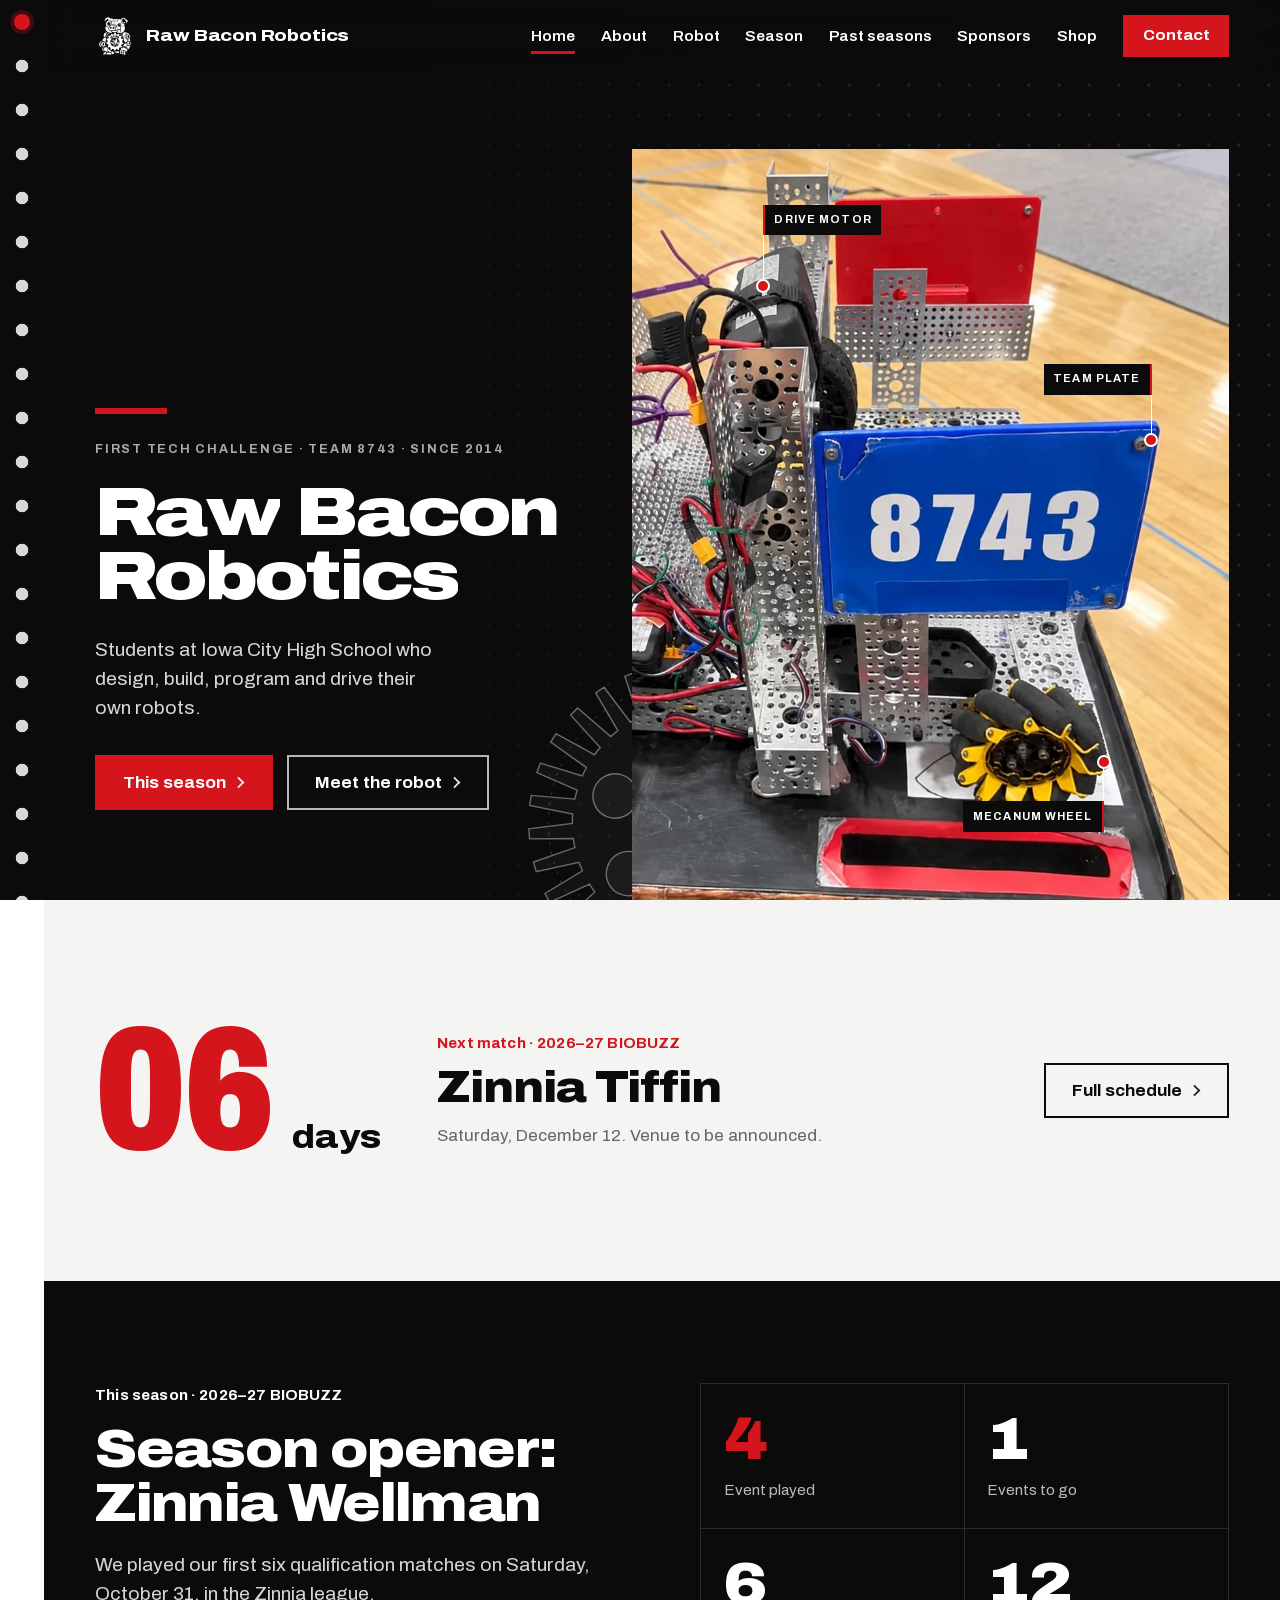
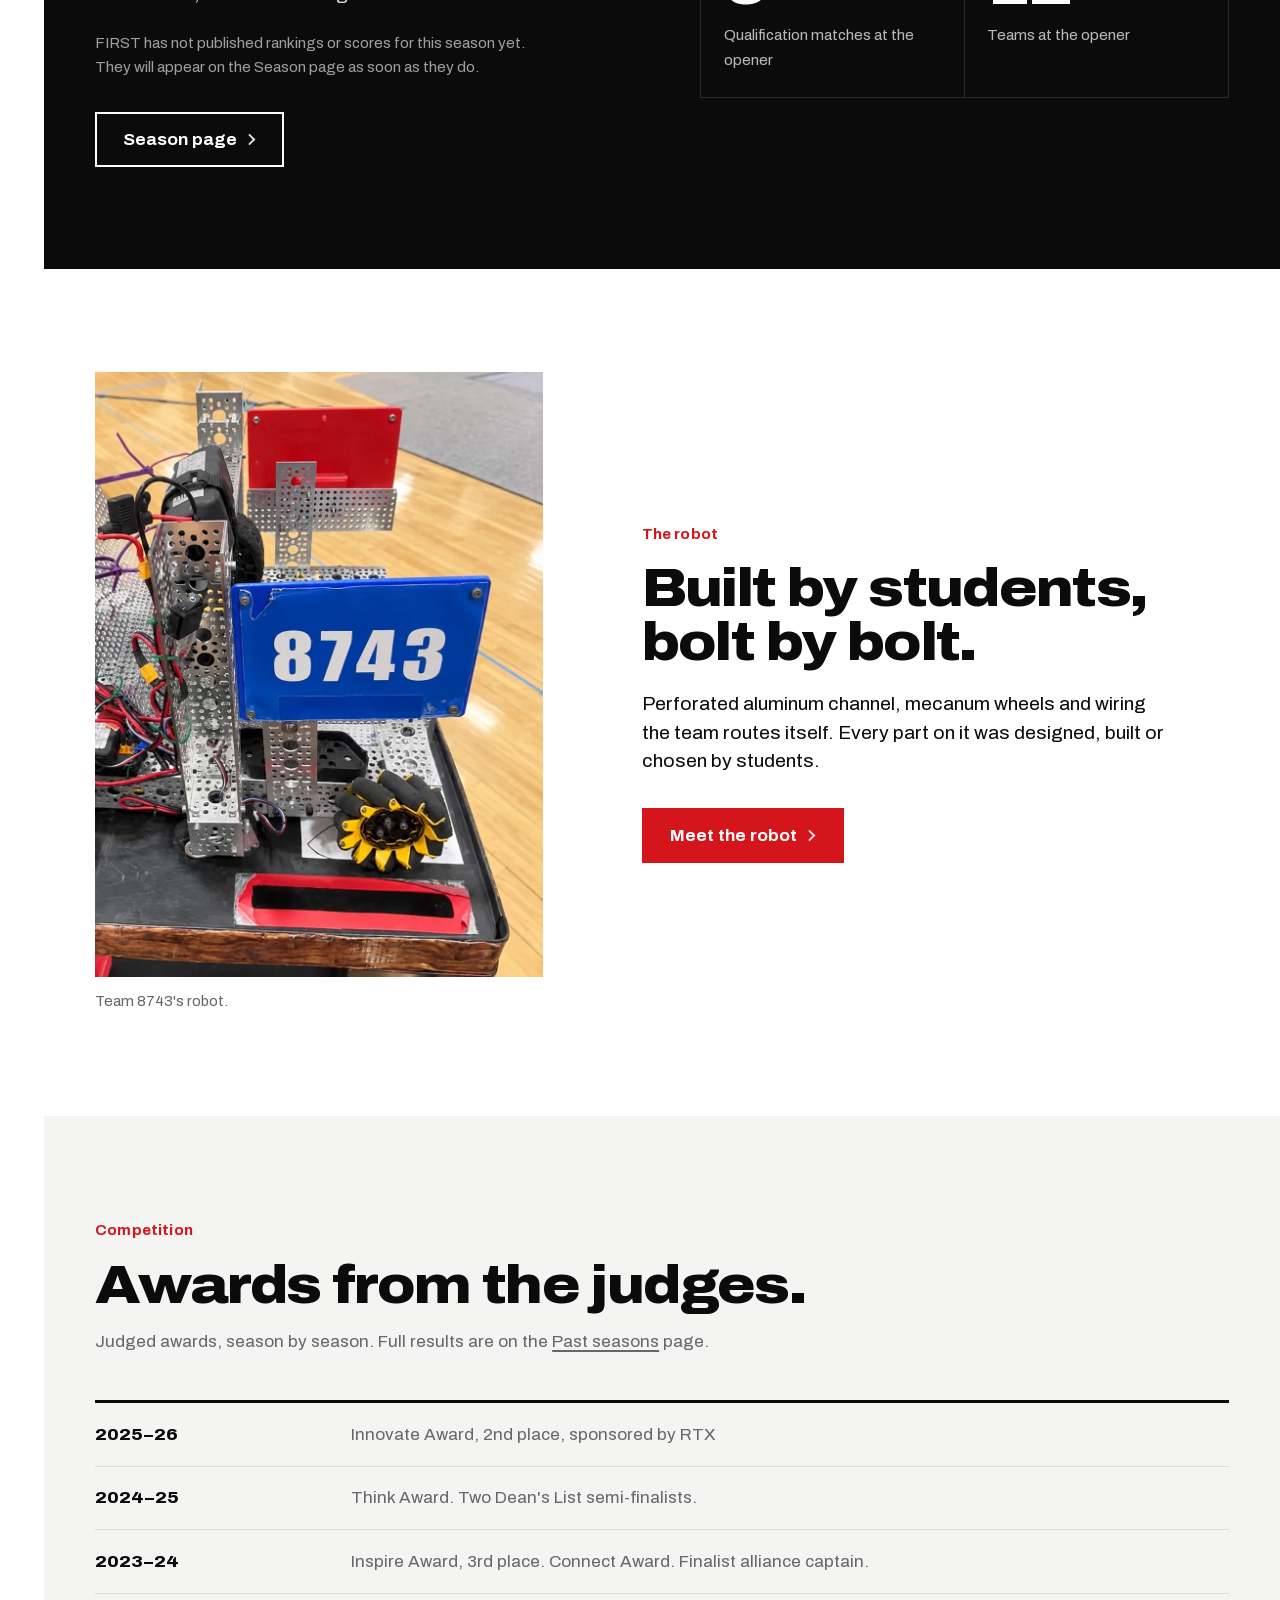
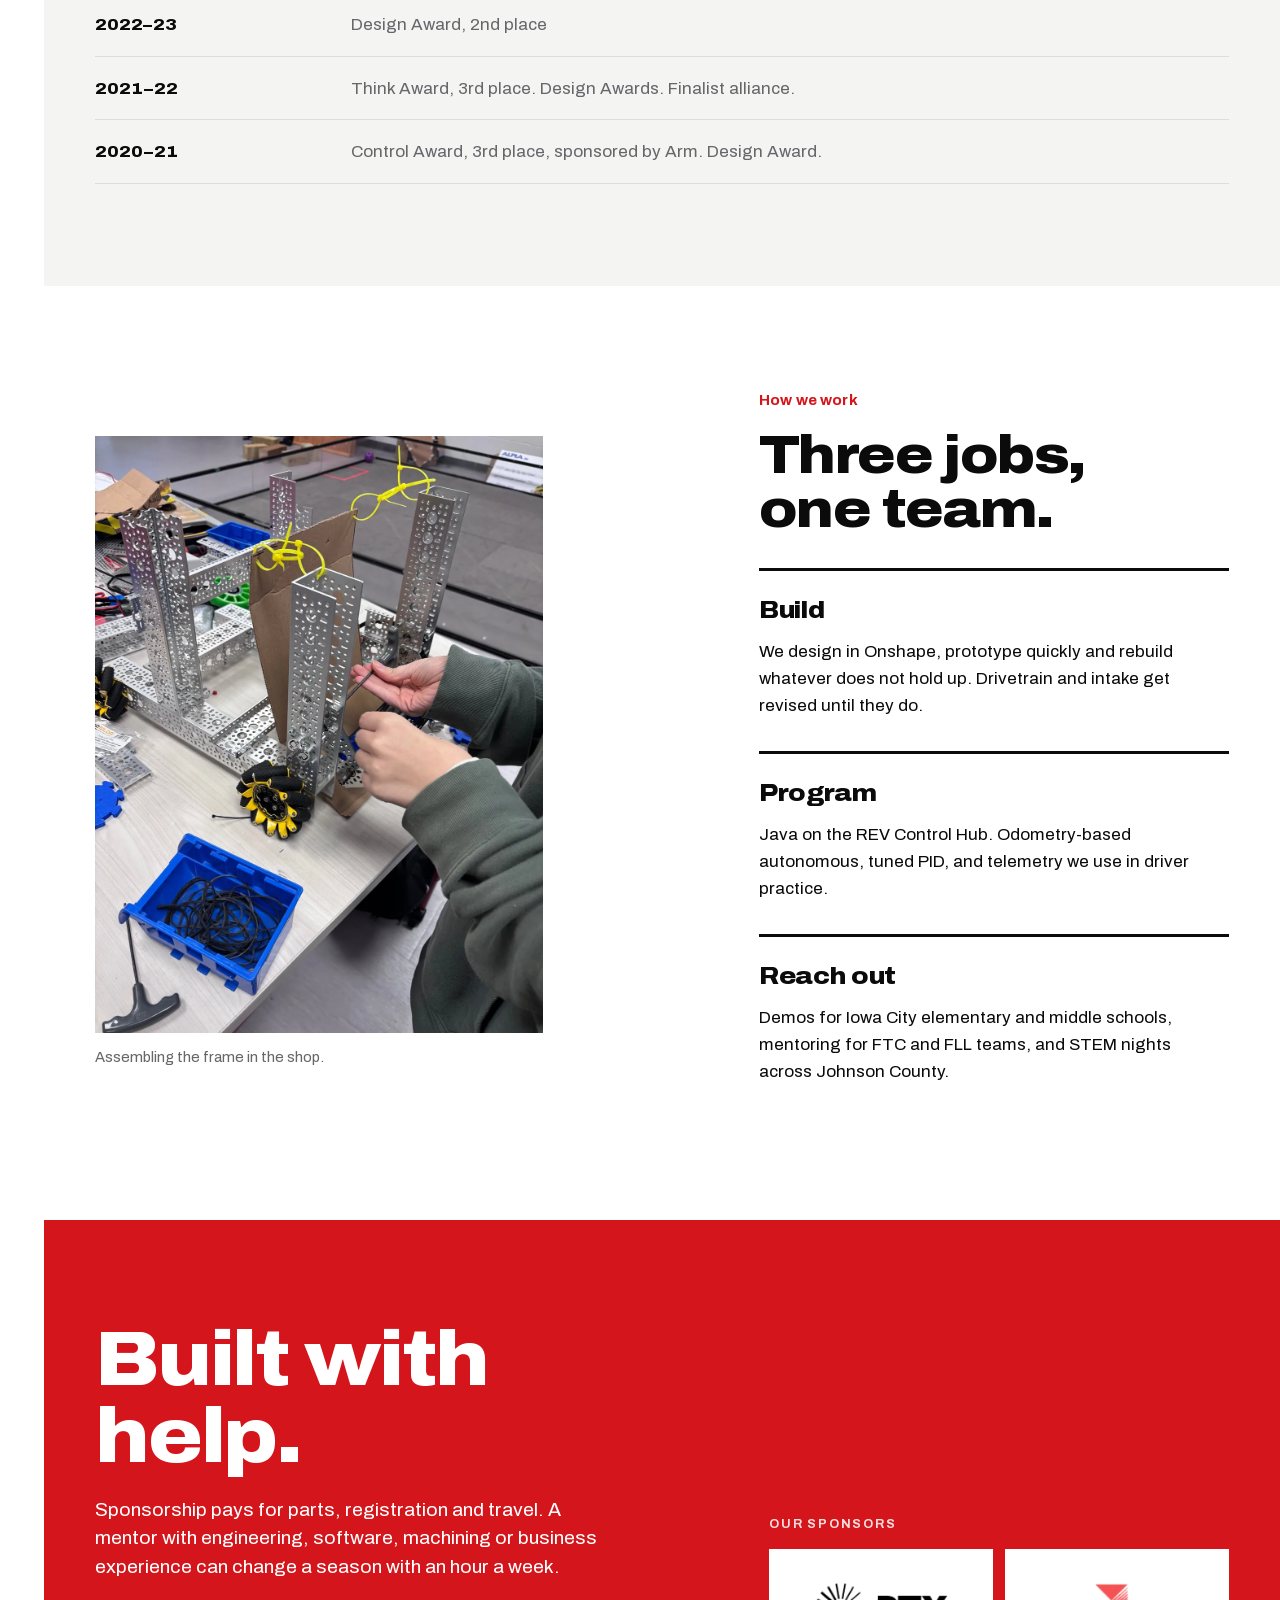
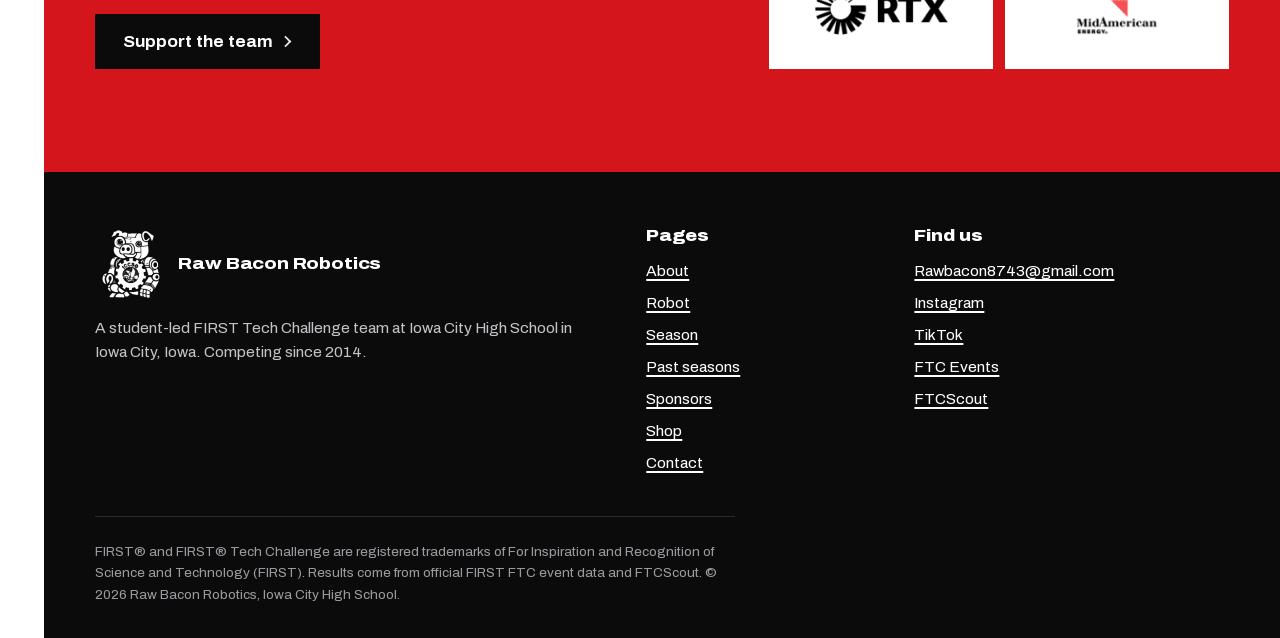
==== commit d94ec223: "Photo-led hero with CAD gear pair, pin callouts and parallax; add sponsor logos; remove three.js Co-" ====
--- a/public/index.html
+++ b/public/index.html
@@ -15,7 +15,7 @@
 <link rel="preload" href="assets/fonts/archivo-var.woff" as="font" type="font/woff" crossorigin>
 <link rel="stylesheet" href="styles.css">
 <script>document.documentElement.classList.add("js")</script>
-<link rel="modulepreload" href="js/scenes.js"><link rel="modulepreload" href="js/vendor/three.module.js"><link rel="modulepreload" href="js/vendor/three.core.js"><link rel="modulepreload" href="js/vendor/RoomEnvironment.js">
+<link rel="preload" href="assets/robot.webp" as="image" type="image/webp">
 </head>
 <body class="home">
 <a class="skip" href="#main">Skip to content</a>
@@ -29,13 +29,26 @@
 </header>
 <main id="main">
 
-<section class="hero" data-gears aria-labelledby="h1">
-<div class="wrap"><div class="hero-copy">
+<section class="hero" aria-labelledby="h1">
+<div class="hero-bg" aria-hidden="true"></div>
+<svg class="hero-gears" viewBox="0 0 640 640" aria-hidden="true" focusable="false"></svg>
+<div class="wrap hero-grid">
+<div class="hero-copy">
 <span class="rule"></span>
+<p class="eyebrow" data-r="rise" style="--d:150ms">FIRST Tech Challenge · Team 8743 · Since 2014</p>
 <h1 id="h1" data-split><span class="line">Raw Bacon</span><span class="line">Robotics</span></h1>
-<p class="lead" data-r="rise" style="--d:600ms">FIRST Tech Challenge team 8743. Students at Iowa City High School who design, build, program and drive their own robots, every season since 2014.</p>
-<div class="actions" data-r="rise" style="--d:750ms"><a class="btn" href="season.html">This season</a><a class="btn btn-line" href="robot.html">Meet the robot</a></div>
+<p class="lead" data-r="rise" style="--d:650ms">Students at Iowa City High School who design, build, program and drive their own robots.</p>
+<div class="actions" data-r="rise" style="--d:800ms"><a class="btn" href="season.html">This season</a><a class="btn btn-line" href="robot.html">Meet the robot</a></div>
+</div>
+<figure class="hero-robot">
+<div class="frame"><img src="assets/robot.webp" width="915" height="1237" fetchpriority="high" alt="Our robot on the pit cart: aluminum channel frame, a drive motor with wiring, the blue 8743 number plate and a yellow mecanum wheel">
+<div class="callouts" aria-hidden="true">
+<span class="co" style="--x:22;--y:17;--h:46px;--c:0"><i></i><b>Drive motor</b></span>
+<span class="co r" style="--x:87;--y:36;--h:40px;--c:1"><i></i><b>Team plate</b></span>
+<span class="co d r" style="--x:79;--y:76;--h:34px;--c:2"><i></i><b>Mecanum wheel</b></span>
 </div></div>
+</figure>
+</div>
 </section>
 
 <section class="sec sec-paper" aria-labelledby="next-h">
@@ -102,7 +115,7 @@
 <section class="sec sec-red" aria-labelledby="sp-h">
 <div class="wrap sponsor-big">
 <div><h2 id="sp-h">Built with help.</h2><p class="lead" style="margin-top:1.25rem">Sponsorship pays for parts, registration and travel. A mentor with engineering, software, machining or business experience can change a season with an hour a week.</p><div class="actions"><a class="btn" href="sponsors.html">Support the team</a></div></div>
-<div><ul class="sponsor-names"><li><p>Our sponsors</p>RTX</li><li>MidAmerican Energy</li></ul></div>
+<div><p class="kicker-s">Our sponsors</p><ul class="sponsor-logos"><li><img src="assets/sponsor-rtx.png" width="169" height="70" alt="RTX" loading="lazy"></li><li><img src="assets/sponsor-midamerican.png" width="92" height="60" alt="MidAmerican Energy" loading="lazy"></li></ul></div>
 </div>
 </section>
 
--- a/public/styles.css
+++ b/public/styles.css
@@ -139,30 +139,68 @@
 .sec-ink .sec-head p { color: #b9b9bd; }
 .more { margin-top: 1.75rem; font-weight: 700; }
 
-/* ---------- Hero: dark stage, gears drop onto the plate ---------- */
+/* ---------- Hero ---------- */
 .home .site-header { position: fixed; left: 0; right: 0; background: transparent; box-shadow: none; color: #fff; }
 @media (min-width: 48rem) { .home .site-header { left: var(--rail); } }
 .home .site-header.is-scrolled { background: rgba(255, 255, 255, 0.9); color: var(--ink); box-shadow: 0 1px 0 var(--line); }
 .home .site-header:not(.is-scrolled) .nav a:not(.btn):hover { color: #fff; }
 .home .site-header:not(.is-scrolled) .brand:hover { color: #fff; }
-.hero { position: relative; overflow: hidden; isolation: isolate; background: #0b0b0c; color: #fff; min-height: 100svh; display: flex; align-items: center; padding-block: 7.5rem 4rem; }
-.hero > canvas { position: absolute; inset: 0; width: 100% !important; height: 100% !important; z-index: -2; opacity: 0; transition: opacity 0.9s ease; }
-.hero.gl > canvas { opacity: 1; }
-.hero::before { content: ""; position: absolute; inset: 0; z-index: -1; pointer-events: none;
-  background: linear-gradient(90deg, rgba(11, 11, 12, 0.88) 0%, rgba(11, 11, 12, 0.6) 38%, rgba(11, 11, 12, 0) 66%), linear-gradient(0deg, rgba(11, 11, 12, 0.7) 0%, rgba(11, 11, 12, 0) 28%); }
-@media (max-width: 47.99rem) { .hero { align-items: flex-start; } .hero::before { background: linear-gradient(180deg, rgba(11, 11, 12, 0.92) 0%, rgba(11, 11, 12, 0.7) 42%, rgba(11, 11, 12, 0) 70%); } }
-.hero .wrap { position: relative; }
-.hero h1 { font-size: clamp(2.7rem, 6.3vw, 6.8rem); }
+.hero { position: relative; overflow: hidden; isolation: isolate; background: #0b0b0c; color: #fff; min-height: 100svh; display: flex; align-items: stretch; padding-top: 6.5rem; }
+.hero-bg { position: absolute; inset: -20px; z-index: -3; pointer-events: none;
+  background: radial-gradient(circle, rgba(255, 255, 255, 0.10) 1.4px, transparent 1.9px) 0 0 / 30px 30px;
+  -webkit-mask-image: linear-gradient(90deg, transparent 20%, #000 75%); mask-image: linear-gradient(90deg, transparent 20%, #000 75%);
+  transform: translate3d(calc(var(--px, 0) * -4px), calc(var(--py, 0) * -4px), 0); }
+.hero .wrap { position: relative; width: 100%; }
+.hero-grid { display: grid; gap: 2.5rem; align-items: center; grid-template-columns: minmax(0, 1fr); }
+@media (min-width: 56rem) { .hero-grid { grid-template-columns: minmax(0, 0.9fr) minmax(0, 1.1fr); align-items: end; gap: 3rem; } .hero-copy { padding-bottom: clamp(3rem, 10svh, 7rem); } }
+.hero h1 { font-size: clamp(2.7rem, 5.3vw, 6rem); }
 .hero h1 span.line { display: block; white-space: nowrap; }
-.hero .lead { margin-top: 1.75rem; color: #d6d6da; max-width: 34ch; }
+.hero .eyebrow { margin: 0 0 1.25rem; font-size: 0.78rem; font-weight: 700; letter-spacing: 0.14em; text-transform: uppercase; color: #a9a9ae; }
+.hero .lead { margin-top: 1.75rem; color: #d6d6da; max-width: 32ch; }
 .hero .rule { margin-bottom: 1.6rem; }
 .js .hero .rule { width: 0; transition: width 0.9s var(--out) 0.1s; }
 .js .hero.is-go .rule { width: 4.5rem; }
-.js .hero [data-r="rise"] { opacity: 0; transform: translateY(26px); transition: opacity 0.8s var(--out), transform 0.8s var(--out); transition-delay: var(--d, 0ms); }
+.js .hero [data-r="rise"] { opacity: 0; transform: translateY(18px); transition: opacity 0.8s var(--out), transform 0.8s var(--out); transition-delay: var(--d, 0ms); }
 .js .hero.is-go [data-r="rise"] { opacity: 1; transform: none; }
 .hero .btn-line { color: #fff; border-color: rgba(255, 255, 255, 0.7); }
 .hero .btn-line:hover { background: #fff; color: var(--ink); border-color: #fff; }
-.hero-copy { max-width: 40rem; }
+.hero-copy { max-width: 42rem; position: relative; z-index: 2; }
+
+/* the robot: a real photograph, set large and bleeding off the bottom edge */
+.hero-robot { margin: 0; position: relative; z-index: 1; justify-self: end; width: min(100%, 34rem); }
+@media (min-width: 56rem) { .hero-robot { width: min(100%, calc((100svh - 6.5rem) * 0.8), 44rem); margin-bottom: -3.5rem; } }
+.hero-robot .frame { position: relative; transform: translate3d(calc(var(--px, 0) * -9px), calc(var(--py, 0) * -7px + var(--sy, 0) * 1px), 0); will-change: transform; }
+.hero-robot img { display: block; width: 100%; height: auto; background: #1a1a1c; }
+.js .hero-robot .frame { clip-path: inset(100% 0 0 0); transition: clip-path 1.25s cubic-bezier(0.22, 0.7, 0.1, 1) 0.15s; }
+.js .hero-robot img { transform: scale(1.09); transform-origin: 60% 80%; transition: transform 1.9s cubic-bezier(0.22, 0.7, 0.1, 1) 0.15s; }
+.js .hero.is-go .hero-robot .frame { clip-path: inset(0 0 0 0); }
+.js .hero.is-go .hero-robot img { transform: none; }
+
+/* callouts: pin flags that draw in after the photo lands */
+.callouts { position: absolute; inset: 0; pointer-events: none; transform: translate3d(calc(var(--px, 0) * -7px), calc(var(--py, 0) * -5px), 0); }
+.co { position: absolute; left: calc(var(--x) * 1%); top: calc(var(--y) * 1%); width: 0; height: 0; }
+.co::before { content: ""; position: absolute; left: -5px; top: -5px; width: 10px; height: 10px; border-radius: 50%; background: var(--red); box-shadow: 0 0 0 2px #fff; }
+.co i { position: absolute; left: -0.5px; bottom: 5px; width: 1px; height: var(--h); background: #fff; transform-origin: bottom; }
+.co b { position: absolute; left: -0.5px; bottom: calc(5px + var(--h)); transform: translate(0, 0); white-space: nowrap; background: #0b0b0c; color: #fff; font-size: 0.7rem; font-weight: 700; letter-spacing: 0.1em; text-transform: uppercase; padding: 0.4rem 0.6rem; border-left: 2px solid var(--red); }
+.co.r b { left: auto; right: -0.5px; border-left: 0; border-right: 2px solid var(--red); }
+.co.d i { bottom: auto; top: 5px; transform-origin: top; }
+.co.d b { bottom: auto; top: calc(5px + var(--h)); }
+.js .co::before { transform: scale(0); transition: transform 0.4s var(--out); transition-delay: calc(1.3s + var(--c) * 0.22s); }
+.js .co i { transform: scaleY(0); transition: transform 0.5s var(--inout); transition-delay: calc(1.4s + var(--c) * 0.22s); }
+.js .co b { opacity: 0; transition: opacity 0.4s ease; transition-delay: calc(1.8s + var(--c) * 0.22s); }
+.js .hero.is-go .co::before { transform: none; }
+.js .hero.is-go .co i { transform: none; }
+.js .hero.is-go .co b { opacity: 1; }
+@media (max-width: 47.99rem) { .callouts { display: none; } .hero-robot { width: 100%; margin-bottom: -1px; } }
+
+/* a pair of meshing gears, drawn as a CAD profile, tucked behind the photo */
+.hero-gears { position: absolute; z-index: -1; right: 24.5%; bottom: -17%; width: min(37vw, 40rem); max-width: none; aspect-ratio: 1; pointer-events: none; overflow: visible; transform: translate3d(calc(var(--px, 0) * 5px), calc(var(--py, 0) * 4px), 0); }
+.hero-gears .g { fill: rgba(255, 255, 255, 0.035); stroke: rgba(255, 255, 255, 0.38); stroke-width: 1.4; vector-effect: non-scaling-stroke; }
+.hero-gears .g2 { stroke: rgba(212, 22, 28, 0.9); fill: rgba(212, 22, 28, 0.06); }
+.hero-gears .pc { fill: none; stroke: rgba(255, 255, 255, 0.18); stroke-dasharray: 3 7; stroke-width: 1; vector-effect: non-scaling-stroke; }
+.js .hero-gears { opacity: 0; transition: opacity 1.4s ease 0.6s; }
+.js .hero.is-go .hero-gears { opacity: 1; }
+@media (max-width: 55.99rem) { .hero-gears { right: -30%; bottom: 8%; width: 110vw; opacity: 0.5; } .js .hero.is-go .hero-gears { opacity: 0.5; } }
 
 /* photo band */
 .band { display: grid; gap: 3rem clamp(2rem, 6vw, 6rem); align-items: center; }
@@ -395,3 +433,16 @@
 .cartbar { margin-top: 3rem; padding-top: 1.5rem; border-top: 3px solid var(--ink); display: flex; flex-wrap: wrap; align-items: center; justify-content: space-between; gap: 1rem 2rem; }
 .cartbar .sum { font-size: 1.3rem; font-weight: 800; font-stretch: 108%; font-variant-numeric: tabular-nums; }
 .btn[aria-disabled="true"] { background: #b9b9bd; border-color: #b9b9bd; pointer-events: none; }
+
+/* sponsor logos */
+.kicker-s { margin: 0 0 0.9rem; font-size: 0.78rem; font-weight: 700; letter-spacing: 0.14em; text-transform: uppercase; opacity: 0.85; }
+.sponsor-logos { margin: 0; padding: 0; list-style: none; display: grid; gap: 0.75rem; }
+@media (min-width: 30rem) { .sponsor-logos { grid-template-columns: 1fr 1fr; } }
+.sponsor-logos li { background: #fff; display: grid; place-items: center; padding: 1.75rem 1.5rem; min-height: 7.5rem; }
+.sponsor-logos img { display: block; height: 3.6rem; width: auto; max-width: 100%; object-fit: contain; }
+
+@media (prefers-reduced-motion: reduce) {
+  .js .hero *, .js .hero-gears, .js .co * { transition: none !important; }
+  .hero-bg, .hero-robot .frame, .callouts, .hero-gears { transform: none !important; }
+  .js .hero-robot .frame { clip-path: none; }
+}
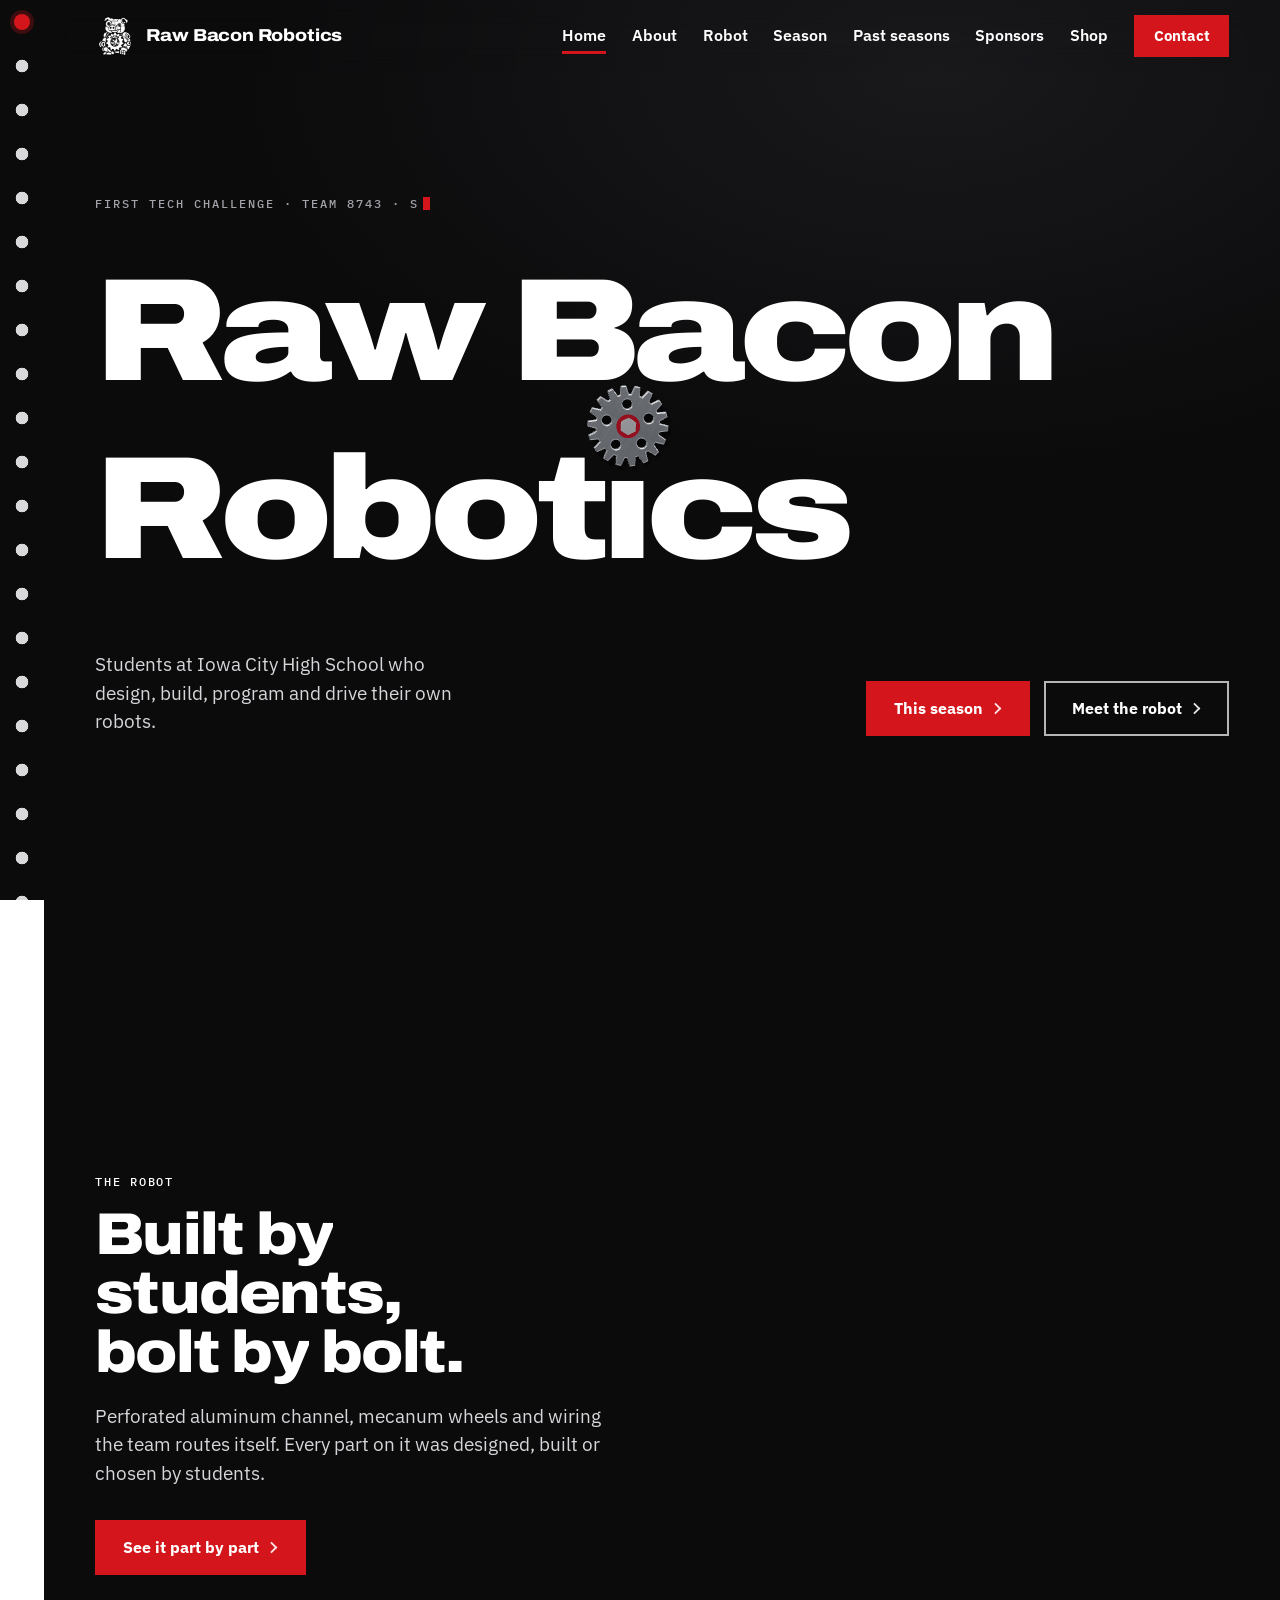
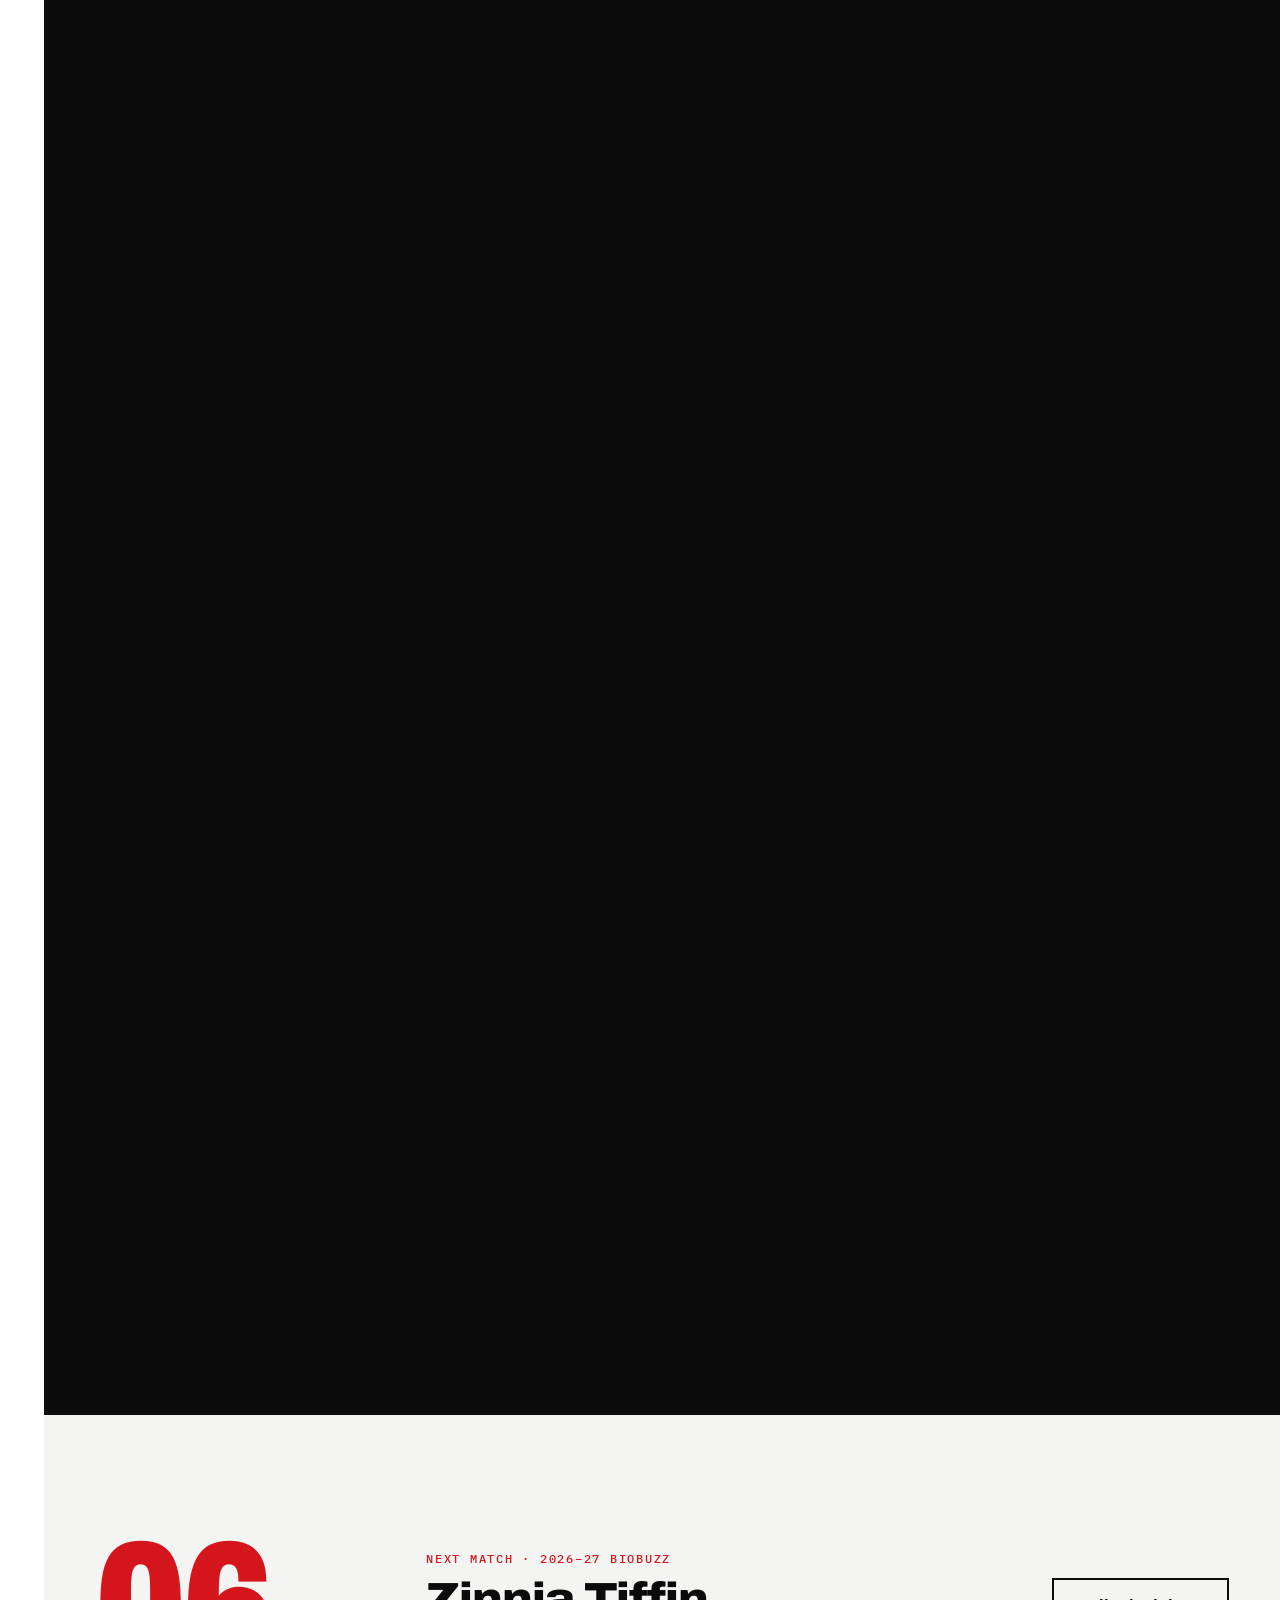
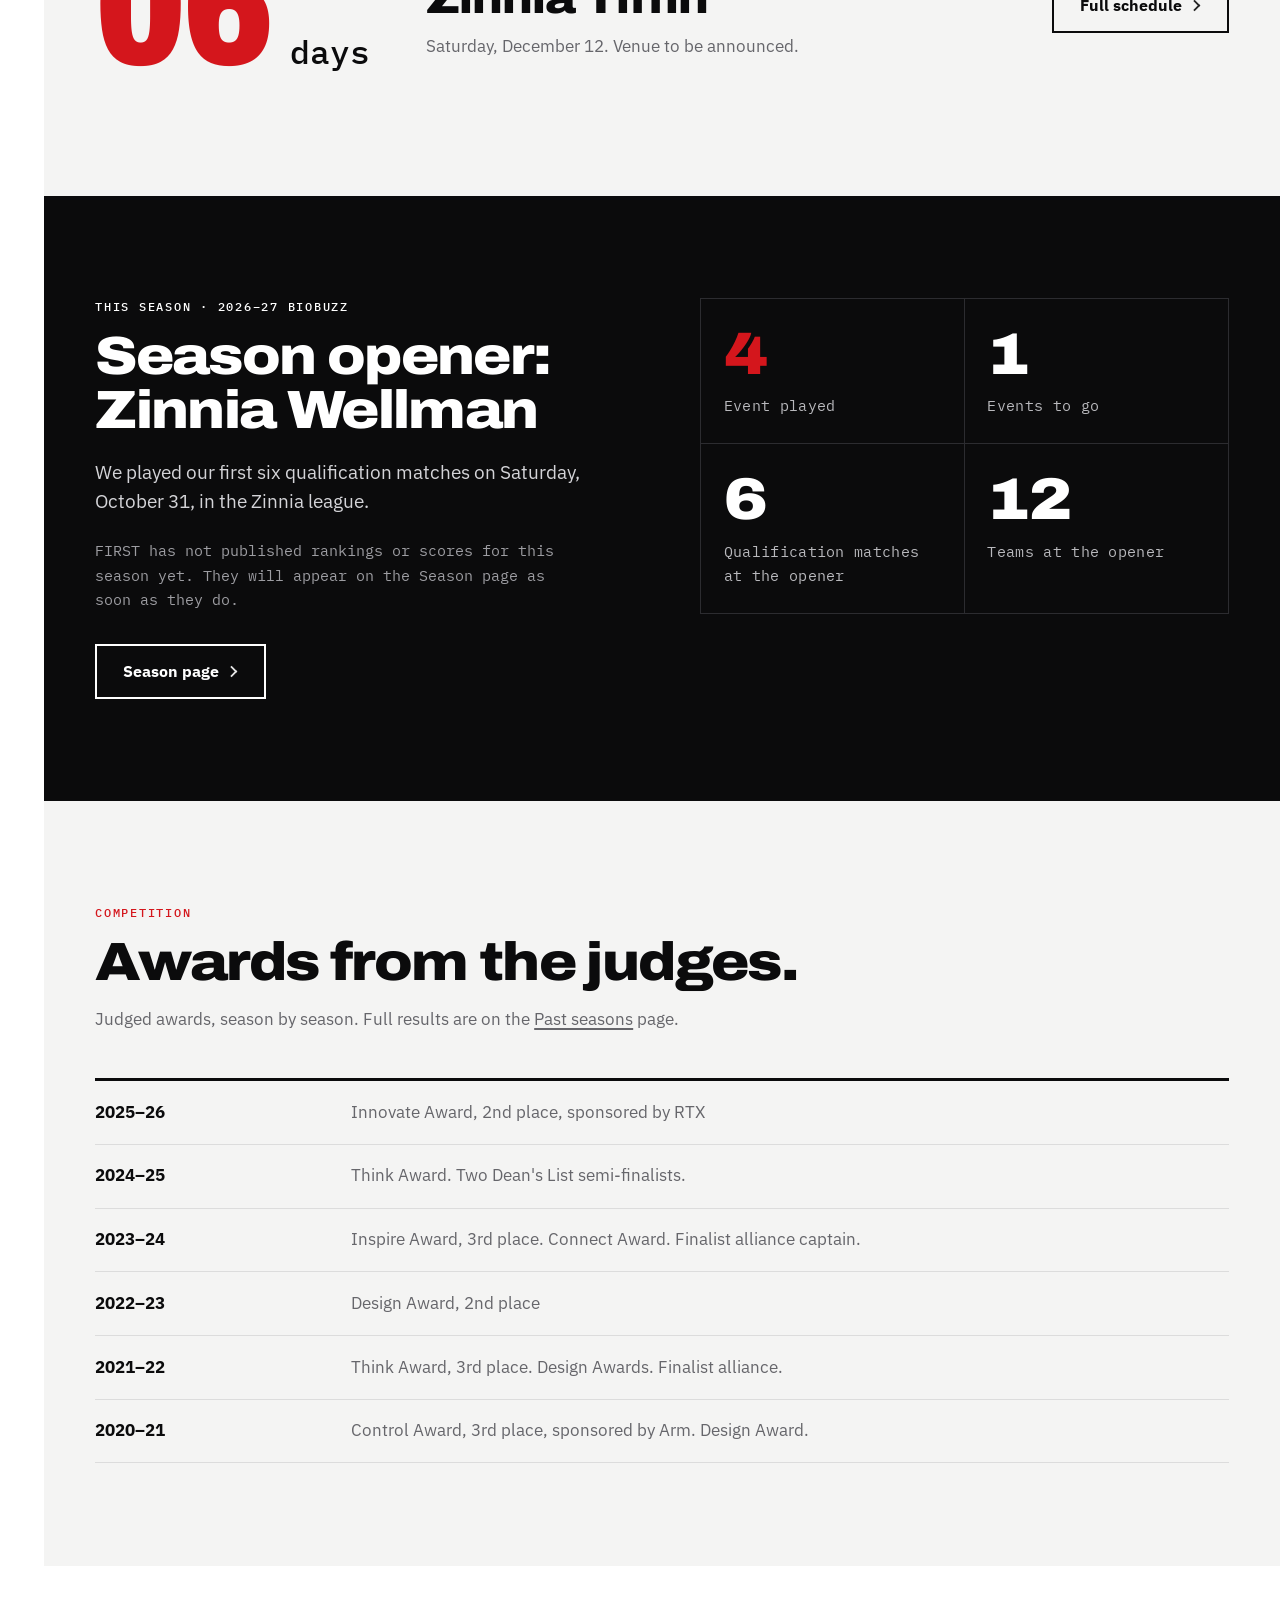
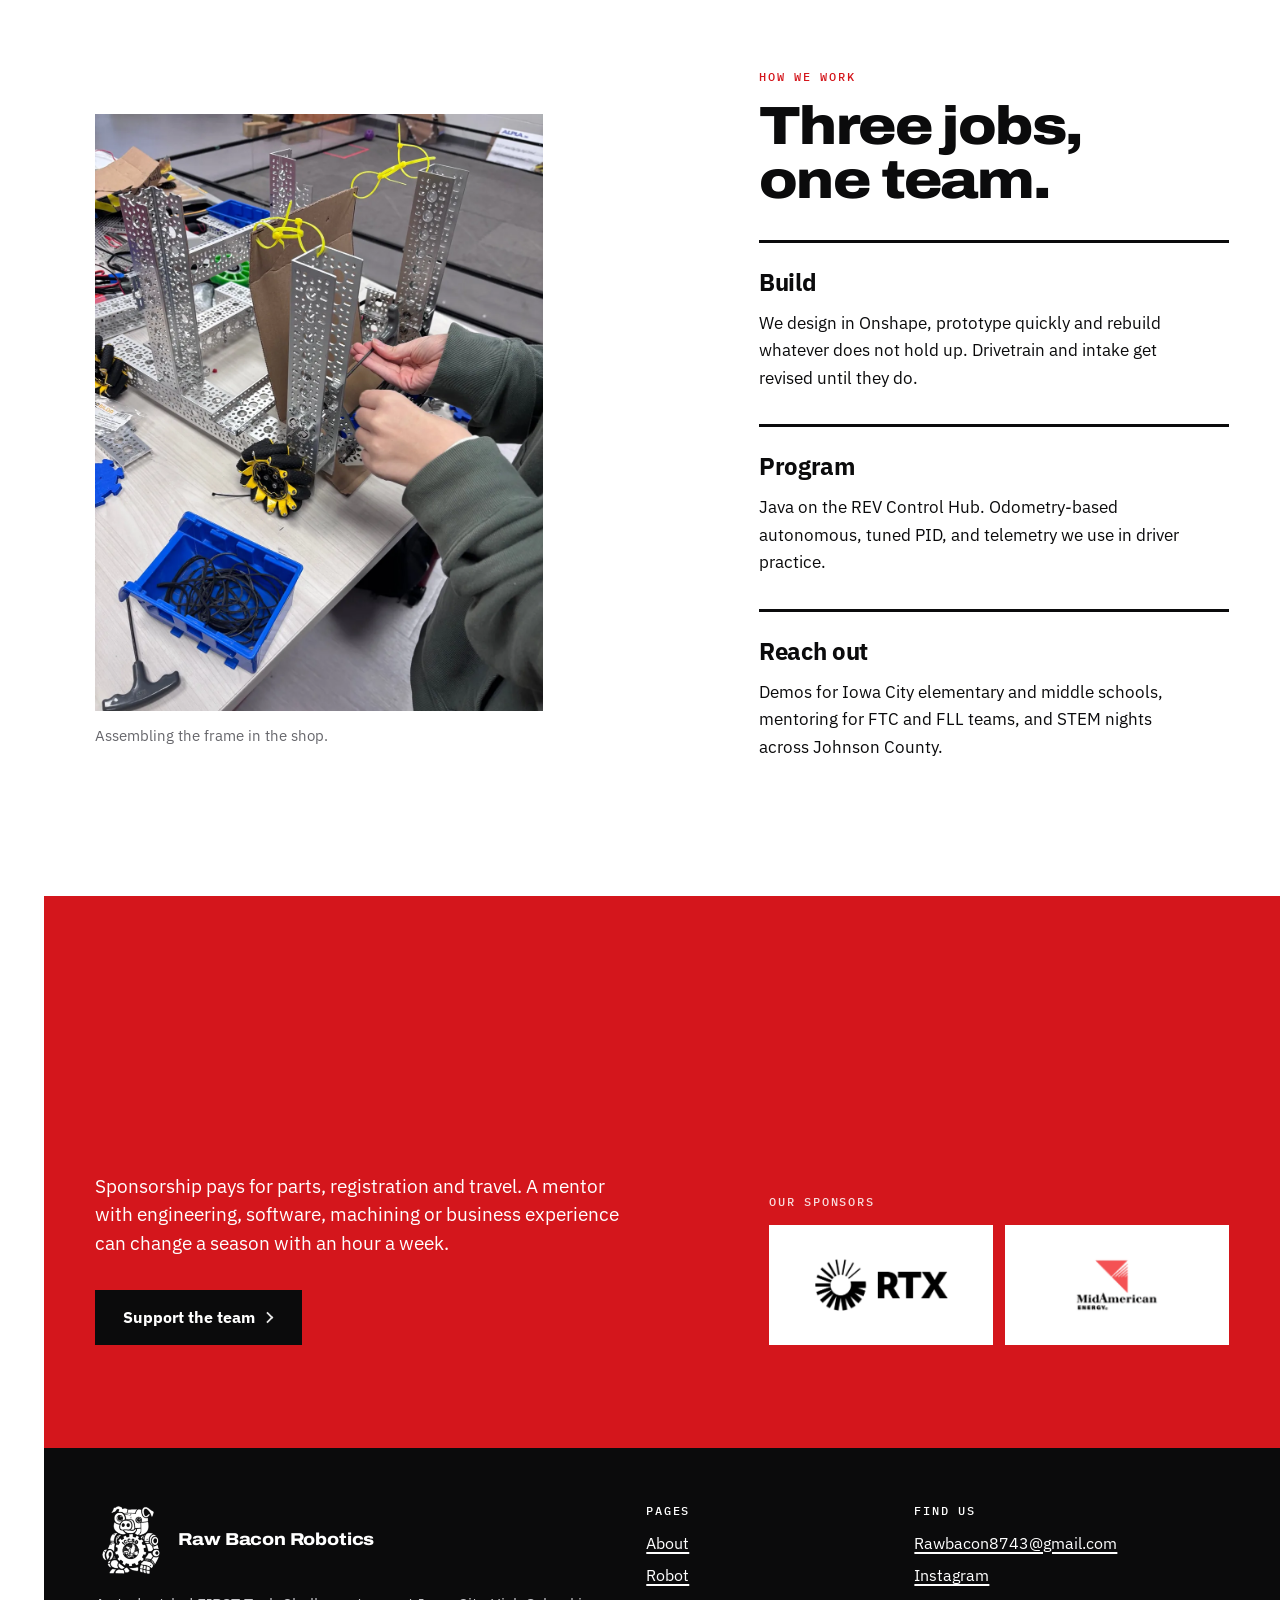
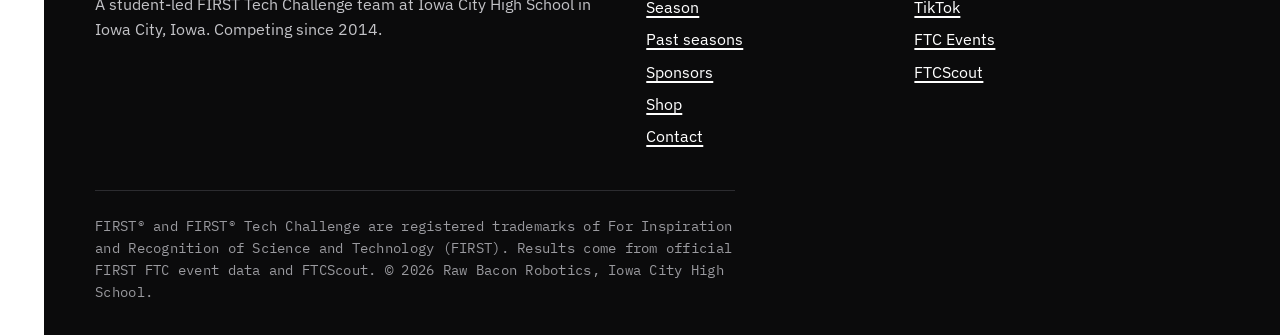
==== commit 34557218: "Cinematic hero: gear drops and becomes the dot of the i; robot photo rises on scroll; new type syste" ====
--- a/public/index.html
+++ b/public/index.html
@@ -13,9 +13,10 @@
 <meta name="twitter:card" content="summary_large_image">
 <link rel="icon" href="favicon.svg" type="image/svg+xml">
 <link rel="preload" href="assets/fonts/archivo-var.woff" as="font" type="font/woff" crossorigin>
+<link rel="preload" href="assets/fonts/plex-sans-var.woff" as="font" type="font/woff" crossorigin>
 <link rel="stylesheet" href="styles.css">
 <script>document.documentElement.classList.add("js")</script>
-<link rel="preload" href="assets/robot.webp" as="image" type="image/webp">
+<link rel="modulepreload" href="js/scenes.js"><link rel="modulepreload" href="js/vendor/three.module.js"><link rel="modulepreload" href="js/vendor/three.core.js"><link rel="modulepreload" href="js/vendor/RoomEnvironment.js">
 </head>
 <body class="home">
 <a class="skip" href="#main">Skip to content</a>
@@ -29,25 +30,26 @@
 </header>
 <main id="main">
 
-<section class="hero" aria-labelledby="h1">
+<section class="hero" aria-labelledby="h1" data-hero>
 <div class="hero-bg" aria-hidden="true"></div>
-<svg class="hero-gears" viewBox="0 0 640 640" aria-hidden="true" focusable="false"></svg>
-<div class="wrap hero-grid">
-<div class="hero-copy">
-<span class="rule"></span>
-<p class="eyebrow" data-r="rise" style="--d:150ms">FIRST Tech Challenge · Team 8743 · Since 2014</p>
-<h1 id="h1" data-split><span class="line">Raw Bacon</span><span class="line">Robotics</span></h1>
-<p class="lead" data-r="rise" style="--d:650ms">Students at Iowa City High School who design, build, program and drive their own robots.</p>
-<div class="actions" data-r="rise" style="--d:800ms"><a class="btn" href="season.html">This season</a><a class="btn btn-line" href="robot.html">Meet the robot</a></div>
+<div class="wrap hero-in">
+<p class="eyebrow" data-t="read">FIRST Tech Challenge · Team 8743 · Since 2014</p>
+<h1 id="h1" class="hero-title" aria-label="Raw Bacon Robotics"><span class="ln" aria-hidden="true"><span class="wd"><span class="ch">R</span><span class="ch">a</span><span class="ch">w</span></span> <span class="wd"><span class="ch">B</span><span class="ch">a</span><span class="ch">c</span><span class="ch">o</span><span class="ch">n</span></span></span><span class="ln" aria-hidden="true"><span class="ch">R</span><span class="ch">o</span><span class="ch">b</span><span class="ch">o</span><span class="ch">t</span><span class="ch ix">ı</span><span class="bl"></span><span class="ch">c</span><span class="ch">s</span></span></h1>
+<div class="hero-sub" data-t="wipe"><p class="lead">Students at Iowa City High School who design, build, program and drive their own robots.</p><div class="actions"><a class="btn" href="season.html">This season</a><a class="btn btn-line" href="robot.html">Meet the robot</a></div></div>
 </div>
-<figure class="hero-robot">
-<div class="frame"><img src="assets/robot.webp" width="915" height="1237" fetchpriority="high" alt="Our robot on the pit cart: aluminum channel frame, a drive motor with wiring, the blue 8743 number plate and a yellow mecanum wheel">
+</section>
+
+<section class="robot-pop on-dark" id="robot" data-pop aria-labelledby="rp-h">
+<div class="rp-stick">
+<div class="wrap rp-grid">
+<div class="rp-copy"><span class="kicker">The robot</span><h2 id="rp-h" data-t="mask">Built by students, bolt by bolt.</h2><p class="lead">Perforated aluminum channel, mecanum wheels and wiring the team routes itself. Every part on it was designed, built or chosen by students.</p><div class="actions"><a class="btn" href="robot.html">See it part by part</a></div></div>
+<figure class="rp-fig"><div class="frame"><img src="assets/robot.webp" width="915" height="1237" loading="lazy" alt="Our robot on the pit cart: aluminum channel frame, a drive motor with wiring, the blue 8743 number plate and a yellow mecanum wheel">
 <div class="callouts" aria-hidden="true">
 <span class="co" style="--x:22;--y:17;--h:46px;--c:0"><i></i><b>Drive motor</b></span>
 <span class="co r" style="--x:87;--y:36;--h:40px;--c:1"><i></i><b>Team plate</b></span>
 <span class="co d r" style="--x:79;--y:76;--h:34px;--c:2"><i></i><b>Mecanum wheel</b></span>
-</div></div>
-</figure>
+</div></div></figure>
+</div>
 </div>
 </section>
 
@@ -77,12 +79,6 @@
 </div>
 </section>
 
-<section class="sec" aria-labelledby="rb-h">
-<div class="wrap band">
-<figure class="photo narrow" data-r="rise" style="--d:0ms"><img src="assets/robot.webp" width="915" height="1237" alt="Team 8743 robot: blue number plate reading 8743, perforated aluminum channel and a mecanum wheel" loading="lazy"><figcaption>Team 8743's robot.</figcaption></figure>
-<div><span class="kicker">The robot</span><h2 id="rb-h">Built by students, bolt by bolt.</h2><p class="lead" style="margin-top:1.25rem">Perforated aluminum channel, mecanum wheels and wiring the team routes itself. Every part on it was designed, built or chosen by students.</p><div class="actions"><a class="btn" href="robot.html">Meet the robot</a></div></div>
-</div>
-</section>
 
 <section class="sec sec-paper" aria-labelledby="aw-h">
 <div class="wrap">
@@ -114,7 +110,7 @@
 
 <section class="sec sec-red" aria-labelledby="sp-h">
 <div class="wrap sponsor-big">
-<div><h2 id="sp-h">Built with help.</h2><p class="lead" style="margin-top:1.25rem">Sponsorship pays for parts, registration and travel. A mentor with engineering, software, machining or business experience can change a season with an hour a week.</p><div class="actions"><a class="btn" href="sponsors.html">Support the team</a></div></div>
+<div><h2 id="sp-h" data-t="wipe">Built with help.</h2><p class="lead" style="margin-top:1.25rem">Sponsorship pays for parts, registration and travel. A mentor with engineering, software, machining or business experience can change a season with an hour a week.</p><div class="actions"><a class="btn" href="sponsors.html">Support the team</a></div></div>
 <div><p class="kicker-s">Our sponsors</p><ul class="sponsor-logos"><li><img src="assets/sponsor-rtx.png" width="169" height="70" alt="RTX" loading="lazy"></li><li><img src="assets/sponsor-midamerican.png" width="92" height="60" alt="MidAmerican Energy" loading="lazy"></li></ul></div>
 </div>
 </section>
--- a/public/styles.css
+++ b/public/styles.css
@@ -10,7 +10,14 @@
   font-display: swap;
 }
 
+@font-face { font-family: "IBM Plex Sans"; src: url("assets/fonts/plex-sans-var.woff") format("woff"); font-weight: 100 700; font-stretch: 75% 100%; font-style: normal; font-display: swap; }
+@font-face { font-family: "IBM Plex Mono"; src: url("assets/fonts/plex-mono-Regular.woff") format("woff"); font-weight: 400; font-style: normal; font-display: swap; }
+@font-face { font-family: "IBM Plex Mono"; src: url("assets/fonts/plex-mono-Medium.woff") format("woff"); font-weight: 500 700; font-style: normal; font-display: swap; }
+
 :root {
+  --f-display: "Archivo", "Arial Narrow", system-ui, sans-serif;
+  --f-body: "IBM Plex Sans", system-ui, -apple-system, "Segoe UI", sans-serif;
+  --f-mono: "IBM Plex Mono", ui-monospace, "SFMono-Regular", Menlo, monospace;
   --red: #d4161c;
   --red-d: #a90f14;
   --ink: #0b0b0c;
@@ -29,7 +36,7 @@
 html { -webkit-text-size-adjust: 100%; scroll-padding-top: 5rem; }
 body {
   margin: 0; background: var(--white); color: var(--ink);
-  font: 420 1.0625rem/1.6 "Archivo", system-ui, -apple-system, "Segoe UI", sans-serif;
+  font: 400 1.0625rem/1.62 var(--f-body);
   -webkit-font-smoothing: antialiased; text-rendering: optimizeLegibility;
 }
 img { display: block; max-width: 100%; height: auto; }
@@ -45,7 +52,7 @@
 .wrap { width: 100%; max-width: var(--max); margin-inline: auto; padding-inline: var(--pad); }
 
 /* ---------- Type ---------- */
-h1, h2, h3 { margin: 0; font-weight: 850; font-stretch: 112%; letter-spacing: -0.03em; line-height: 1; text-wrap: balance; }
+h1, h2, h3 { margin: 0; font-family: var(--f-display); font-weight: 850; font-stretch: 112%; letter-spacing: -0.03em; line-height: 1; text-wrap: balance; }
 h1 { font-size: clamp(2.7rem, 7vw, 7.4rem); font-weight: 900; font-stretch: 122%; letter-spacing: -0.04em; line-height: 0.95; }
 h2 { font-size: clamp(2rem, 4.2vw, 3.8rem); }
 h3 { font-size: clamp(1.4rem, 2.2vw, 2rem); letter-spacing: -0.02em; }
@@ -53,14 +60,14 @@
 p:last-child { margin-bottom: 0; }
 .lead { font-size: clamp(1.15rem, 1.5vw, 1.35rem); line-height: 1.5; max-width: 48ch; }
 .num { font-variant-numeric: tabular-nums lining-nums; }
-.kicker { display: block; margin-bottom: 1rem; font-size: 0.95rem; font-weight: 700; color: var(--red); letter-spacing: 0.01em; }
+.kicker { display: block; margin-bottom: 1rem; font: 500 0.78rem/1.3 var(--f-mono); text-transform: uppercase; letter-spacing: 0.14em; color: var(--red); }
 .on-dark .kicker, .sec-red .kicker { color: #fff; }
 
 /* ---------- Motion: kept to a few purposeful moments ---------- */
 /* headline words rise out of a mask (hero and page titles only) */
-.js [data-split] .w { display: inline-block; overflow: hidden; vertical-align: top; padding-bottom: 0.12em; margin-bottom: -0.12em; }
-.js [data-split] .wi { display: inline-block; transform: translateY(105%); transition: transform 0.9s var(--out); transition-delay: calc(var(--k, 0) * 60ms); }
-.js [data-split].is-in .wi, .js .hero.is-go [data-split] .wi { transform: none; }
+.js [data-t="mask"] .w { display: inline-block; overflow: hidden; vertical-align: top; padding-bottom: 0.12em; margin-bottom: -0.12em; }
+.js [data-t="mask"] .wi { display: inline-block; transform: translateY(105%); transition: transform 0.9s var(--out); transition-delay: calc(var(--k, 0) * 60ms); }
+.js [data-t="mask"].is-in .wi { transform: none; }
 /* photos and key blocks settle in once */
 .js [data-r="rise"] { opacity: 0; transform: translateY(16px); transition: opacity 0.7s var(--out), transform 0.7s var(--out); transition-delay: var(--d, 0ms); }
 .js [data-r="rise"].is-in { opacity: 1; transform: none; }
@@ -145,62 +152,72 @@
 .home .site-header.is-scrolled { background: rgba(255, 255, 255, 0.9); color: var(--ink); box-shadow: 0 1px 0 var(--line); }
 .home .site-header:not(.is-scrolled) .nav a:not(.btn):hover { color: #fff; }
 .home .site-header:not(.is-scrolled) .brand:hover { color: #fff; }
-.hero { position: relative; overflow: hidden; isolation: isolate; background: #0b0b0c; color: #fff; min-height: 100svh; display: flex; align-items: stretch; padding-top: 6.5rem; }
-.hero-bg { position: absolute; inset: -20px; z-index: -3; pointer-events: none;
-  background: radial-gradient(circle, rgba(255, 255, 255, 0.10) 1.4px, transparent 1.9px) 0 0 / 30px 30px;
-  -webkit-mask-image: linear-gradient(90deg, transparent 20%, #000 75%); mask-image: linear-gradient(90deg, transparent 20%, #000 75%);
-  transform: translate3d(calc(var(--px, 0) * -4px), calc(var(--py, 0) * -4px), 0); }
-.hero .wrap { position: relative; width: 100%; }
-.hero-grid { display: grid; gap: 2.5rem; align-items: center; grid-template-columns: minmax(0, 1fr); }
-@media (min-width: 56rem) { .hero-grid { grid-template-columns: minmax(0, 0.9fr) minmax(0, 1.1fr); align-items: end; gap: 3rem; } .hero-copy { padding-bottom: clamp(3rem, 10svh, 7rem); } }
-.hero h1 { font-size: clamp(2.7rem, 5.3vw, 6rem); }
-.hero h1 span.line { display: block; white-space: nowrap; }
-.hero .eyebrow { margin: 0 0 1.25rem; font-size: 0.78rem; font-weight: 700; letter-spacing: 0.14em; text-transform: uppercase; color: #a9a9ae; }
-.hero .lead { margin-top: 1.75rem; color: #d6d6da; max-width: 32ch; }
-.hero .rule { margin-bottom: 1.6rem; }
-.js .hero .rule { width: 0; transition: width 0.9s var(--out) 0.1s; }
-.js .hero.is-go .rule { width: 4.5rem; }
-.js .hero [data-r="rise"] { opacity: 0; transform: translateY(18px); transition: opacity 0.8s var(--out), transform 0.8s var(--out); transition-delay: var(--d, 0ms); }
-.js .hero.is-go [data-r="rise"] { opacity: 1; transform: none; }
+.hero { position: relative; overflow: hidden; isolation: isolate; background: #0b0b0c; color: #fff; min-height: 100svh; display: flex; align-items: center; padding: 6.5rem 0 4.5rem; }
+.hero-bg { position: absolute; inset: 0; z-index: -1; background: radial-gradient(90% 70% at 72% 8%, #19191c 0%, #0b0b0c 62%); }
+.hero-in { position: relative; z-index: 2; }
+.hero .eyebrow { margin: 0 0 clamp(1rem, 2.6vw, 2rem); min-height: 1.2em; font: 500 0.78rem/1.2 var(--f-mono); letter-spacing: 0.16em; text-transform: uppercase; color: #a3a3a9; }
+.hero .eyebrow.typing::after { content: ""; display: inline-block; width: 0.55em; height: 1em; margin-left: 0.35em; background: var(--red); vertical-align: -0.15em; }
+.hero-title { font-size: clamp(3rem, 11.4vw, 12.4rem); font-weight: 900; font-stretch: 118%; letter-spacing: -0.045em; line-height: 1.22; text-wrap: nowrap; }
+.hero-title .ln { display: block; overflow: hidden; white-space: nowrap; }
+.hero-title .ch { display: inline-block; position: relative; }
+.hero-title .bl { display: inline-block; width: 0; height: 0; }
+.hero-title .wd { display: inline-block; }
+@media (max-width: 39.99rem) {
+  .hero-title { font-size: 15.2vw; line-height: 1.3; }
+  .hero-title .wd { display: block; }
+  .hero .eyebrow { font-size: 0.68rem; letter-spacing: 0.12em; min-height: 2.5em; }
+}
+.js .hero-title .ch { transform: translateY(120%); }
+.js .hero.is-stem .hero-title .ix { transform: none; transition: transform 0.55s cubic-bezier(0.3, 0.7, 0.2, 1); }
+.js .hero.is-hit .hero-title .ch:not(.ix) { transform: none; transition: transform 0.95s var(--out); transition-delay: var(--d, 0ms); }
+.hero-sub { margin-top: clamp(1.5rem, 4.5vw, 3.2rem); display: grid; gap: 1.5rem; align-items: end; }
+@media (min-width: 52rem) { .hero-sub { grid-template-columns: minmax(0, 36ch) auto; justify-content: space-between; } }
+.hero-sub .lead { color: #d6d6da; margin: 0; }
+.hero-sub .actions { margin: 0; }
 .hero .btn-line { color: #fff; border-color: rgba(255, 255, 255, 0.7); }
 .hero .btn-line:hover { background: #fff; color: var(--ink); border-color: #fff; }
-.hero-copy { max-width: 42rem; position: relative; z-index: 2; }
-
-/* the robot: a real photograph, set large and bleeding off the bottom edge */
-.hero-robot { margin: 0; position: relative; z-index: 1; justify-self: end; width: min(100%, 34rem); }
-@media (min-width: 56rem) { .hero-robot { width: min(100%, calc((100svh - 6.5rem) * 0.8), 44rem); margin-bottom: -3.5rem; } }
-.hero-robot .frame { position: relative; transform: translate3d(calc(var(--px, 0) * -9px), calc(var(--py, 0) * -7px + var(--sy, 0) * 1px), 0); will-change: transform; }
-.hero-robot img { display: block; width: 100%; height: auto; background: #1a1a1c; }
-.js .hero-robot .frame { clip-path: inset(100% 0 0 0); transition: clip-path 1.25s cubic-bezier(0.22, 0.7, 0.1, 1) 0.15s; }
-.js .hero-robot img { transform: scale(1.09); transform-origin: 60% 80%; transition: transform 1.9s cubic-bezier(0.22, 0.7, 0.1, 1) 0.15s; }
-.js .hero.is-go .hero-robot .frame { clip-path: inset(0 0 0 0); }
-.js .hero.is-go .hero-robot img { transform: none; }
-
-/* callouts: pin flags that draw in after the photo lands */
-.callouts { position: absolute; inset: 0; pointer-events: none; transform: translate3d(calc(var(--px, 0) * -7px), calc(var(--py, 0) * -5px), 0); }
+.hero-gl { position: absolute; inset: 0; width: 100%; height: 100%; z-index: 3; pointer-events: none; }
+/* no WebGL: a plain red dot stands in for the gear */
+.hero.no-gl .ln { overflow: visible; }
+.hero.no-gl .ix::before { content: ""; position: absolute; left: 50%; top: 0.1em; width: 0.4em; height: 0.4em; margin-left: -0.2em; border-radius: 50%; background: var(--red); }
+/* wipe: a hard-edged horizontal clip, used twice on the site */
+.js [data-t="wipe"] { clip-path: inset(0 100% 0 0); transition: clip-path 1s var(--inout); }
+.js [data-t="wipe"].is-in, .js .hero.is-hit [data-t="wipe"] { clip-path: inset(-0.2em -0.5em -0.2em -0.5em); }
+.js .hero.is-hit [data-t="wipe"] { transition-delay: 0.9s; }
+.hero.is-instant *, .hero.is-instant *::before, .hero.is-instant *::after { transition: none !important; }
+
+/* robot: stays out of the hero and rises into view as the page scrolls */
+.robot-pop { background: #0b0b0c; color: #fff; --a: 1; }
+.js .robot-pop { height: 235svh; --a: 0; }
+.rp-stick { display: flex; align-items: center; min-height: 100svh; padding: 5.5rem 0 3rem; }
+.js .rp-stick { position: sticky; top: 0; height: 100svh; min-height: 0; overflow: hidden; padding: 5rem 0 2rem; }
+.js .robot-pop.pop-static { height: auto; --a: 1; }
+.js .robot-pop.pop-static .rp-stick { position: static; height: auto; min-height: 100svh; overflow: visible; padding: 5.5rem 0 3rem; }
+.rp-grid { display: grid; gap: 1.75rem; align-items: center; grid-template-columns: minmax(0, 1fr); }
+@media (min-width: 56rem) { .rp-grid { grid-template-columns: minmax(0, 1fr) minmax(0, 1fr); gap: 4rem; } }
+.rp-copy .lead { margin-top: 1.25rem; color: #d6d6da; }
+.rp-copy h2 { font-size: clamp(2rem, 4.6vw, 4.4rem); }
+.rp-fig { margin: 0; width: min(100%, calc((100svh - 8rem) * 0.74), 36rem); justify-self: center; }
+@media (min-width: 56rem) { .rp-fig { justify-self: end; } }
+@media (max-width: 55.99rem) { .rp-fig { width: min(100%, calc(56svh * 0.74)); } .rp-copy .lead { display: none; } .rp-copy .actions { display: none; } .rp-copy h2 { font-size: clamp(1.8rem, 8vw, 2.6rem); } }
+.rp-fig .frame { position: relative; transform: translateY(calc((1 - var(--a)) * 60svh)) scale(calc(0.92 + var(--a) * 0.08)); transform-origin: 50% 100%; clip-path: inset(calc((1 - var(--a)) * 70%) 0 0 0); will-change: transform; }
+.rp-fig img { display: block; width: 100%; height: auto; background: #1a1a1c; }
+
+/* callouts: pin flags that draw in once the photo is up */
+.callouts { position: absolute; inset: 0; pointer-events: none; }
 .co { position: absolute; left: calc(var(--x) * 1%); top: calc(var(--y) * 1%); width: 0; height: 0; }
 .co::before { content: ""; position: absolute; left: -5px; top: -5px; width: 10px; height: 10px; border-radius: 50%; background: var(--red); box-shadow: 0 0 0 2px #fff; }
 .co i { position: absolute; left: -0.5px; bottom: 5px; width: 1px; height: var(--h); background: #fff; transform-origin: bottom; }
-.co b { position: absolute; left: -0.5px; bottom: calc(5px + var(--h)); transform: translate(0, 0); white-space: nowrap; background: #0b0b0c; color: #fff; font-size: 0.7rem; font-weight: 700; letter-spacing: 0.1em; text-transform: uppercase; padding: 0.4rem 0.6rem; border-left: 2px solid var(--red); }
+.co b { position: absolute; left: -0.5px; bottom: calc(5px + var(--h)); white-space: nowrap; background: #0b0b0c; color: #fff; font: 500 0.66rem/1 var(--f-mono); letter-spacing: 0.1em; text-transform: uppercase; padding: 0.45rem 0.6rem; border-left: 2px solid var(--red); }
 .co.r b { left: auto; right: -0.5px; border-left: 0; border-right: 2px solid var(--red); }
 .co.d i { bottom: auto; top: 5px; transform-origin: top; }
 .co.d b { bottom: auto; top: calc(5px + var(--h)); }
-.js .co::before { transform: scale(0); transition: transform 0.4s var(--out); transition-delay: calc(1.3s + var(--c) * 0.22s); }
-.js .co i { transform: scaleY(0); transition: transform 0.5s var(--inout); transition-delay: calc(1.4s + var(--c) * 0.22s); }
-.js .co b { opacity: 0; transition: opacity 0.4s ease; transition-delay: calc(1.8s + var(--c) * 0.22s); }
-.js .hero.is-go .co::before { transform: none; }
-.js .hero.is-go .co i { transform: none; }
-.js .hero.is-go .co b { opacity: 1; }
-@media (max-width: 47.99rem) { .callouts { display: none; } .hero-robot { width: 100%; margin-bottom: -1px; } }
-
-/* a pair of meshing gears, drawn as a CAD profile, tucked behind the photo */
-.hero-gears { position: absolute; z-index: -1; right: 24.5%; bottom: -17%; width: min(37vw, 40rem); max-width: none; aspect-ratio: 1; pointer-events: none; overflow: visible; transform: translate3d(calc(var(--px, 0) * 5px), calc(var(--py, 0) * 4px), 0); }
-.hero-gears .g { fill: rgba(255, 255, 255, 0.035); stroke: rgba(255, 255, 255, 0.38); stroke-width: 1.4; vector-effect: non-scaling-stroke; }
-.hero-gears .g2 { stroke: rgba(212, 22, 28, 0.9); fill: rgba(212, 22, 28, 0.06); }
-.hero-gears .pc { fill: none; stroke: rgba(255, 255, 255, 0.18); stroke-dasharray: 3 7; stroke-width: 1; vector-effect: non-scaling-stroke; }
-.js .hero-gears { opacity: 0; transition: opacity 1.4s ease 0.6s; }
-.js .hero.is-go .hero-gears { opacity: 1; }
-@media (max-width: 55.99rem) { .hero-gears { right: -30%; bottom: 8%; width: 110vw; opacity: 0.5; } .js .hero.is-go .hero-gears { opacity: 0.5; } }
+.js .co::before { transform: scale(0); transition: transform 0.4s var(--out); transition-delay: calc(var(--c) * 0.2s); }
+.js .co i { transform: scaleY(0); transition: transform 0.5s var(--inout); transition-delay: calc(0.1s + var(--c) * 0.2s); }
+.js .co b { opacity: 0; transition: opacity 0.4s ease; transition-delay: calc(0.5s + var(--c) * 0.2s); }
+.js .robot-pop.is-pop .co::before, .js .robot-pop.is-pop .co i { transform: none; }
+.js .robot-pop.is-pop .co b { opacity: 1; }
+@media (max-width: 40rem) { .co b { font-size: 0.56rem; padding: 0.35rem 0.45rem; } .co { --h: 26px !important; } }
 
 /* photo band */
 .band { display: grid; gap: 3rem clamp(2rem, 6vw, 6rem); align-items: center; }
@@ -396,7 +413,7 @@
 /* ---------- Reduced motion ---------- */
 @media (prefers-reduced-motion: reduce) {
   *, *::before, *::after { transition-duration: 0.01ms !important; transition-delay: 0s !important; animation: none !important; }
-  .js [data-split] .wi, .js [data-r], .js .mount { opacity: 1 !important; transform: none !important; filter: none !important; }
+  .js [data-t="mask"] .wi, .js [data-r], .js .mount { opacity: 1 !important; transform: none !important; filter: none !important; }
   .js .rule { width: 4.5rem !important; }
   .scrollcue { opacity: 1 !important; } .ld { stroke-dashoffset: 0 !important; } .js .part { opacity: 1 !important; transform: none !important; }
   .donut .seg { stroke-dashoffset: 0; }
@@ -446,3 +463,14 @@
   .hero-bg, .hero-robot .frame, .callouts, .hero-gears { transform: none !important; }
   .js .hero-robot .frame { clip-path: none; }
 }
+
+/* ---------- Type roles ----------
+   Archivo (wide, heavy): headlines, big numerals, the wordmark.
+   IBM Plex Sans: reading text, navigation, buttons.
+   IBM Plex Mono: technical detail, such as labels, dates, stats and callouts. */
+.brand-name, .num, .tile b, .odo, .next-event .nt, .statement, .timeline .year, .big-email, .rk { font-family: var(--f-display); }
+.kicker-s, .stat, .board-head, .ev > span, .yr, .tile span, .site-footer h2, .legal, .price, .line-total, .unit, .facts-title, .season-note { font-family: var(--f-mono); }
+.stat { font-weight: 500; font-size: 1rem; letter-spacing: -0.01em; }
+.tile span, .ev > span, .legal, .site-footer h2 { letter-spacing: 0.02em; }
+.site-footer h2 { font-size: 0.78rem; text-transform: uppercase; letter-spacing: 0.14em; font-weight: 500; }
+.nav a:not(.btn), .btn, .menu { font-family: var(--f-body); }
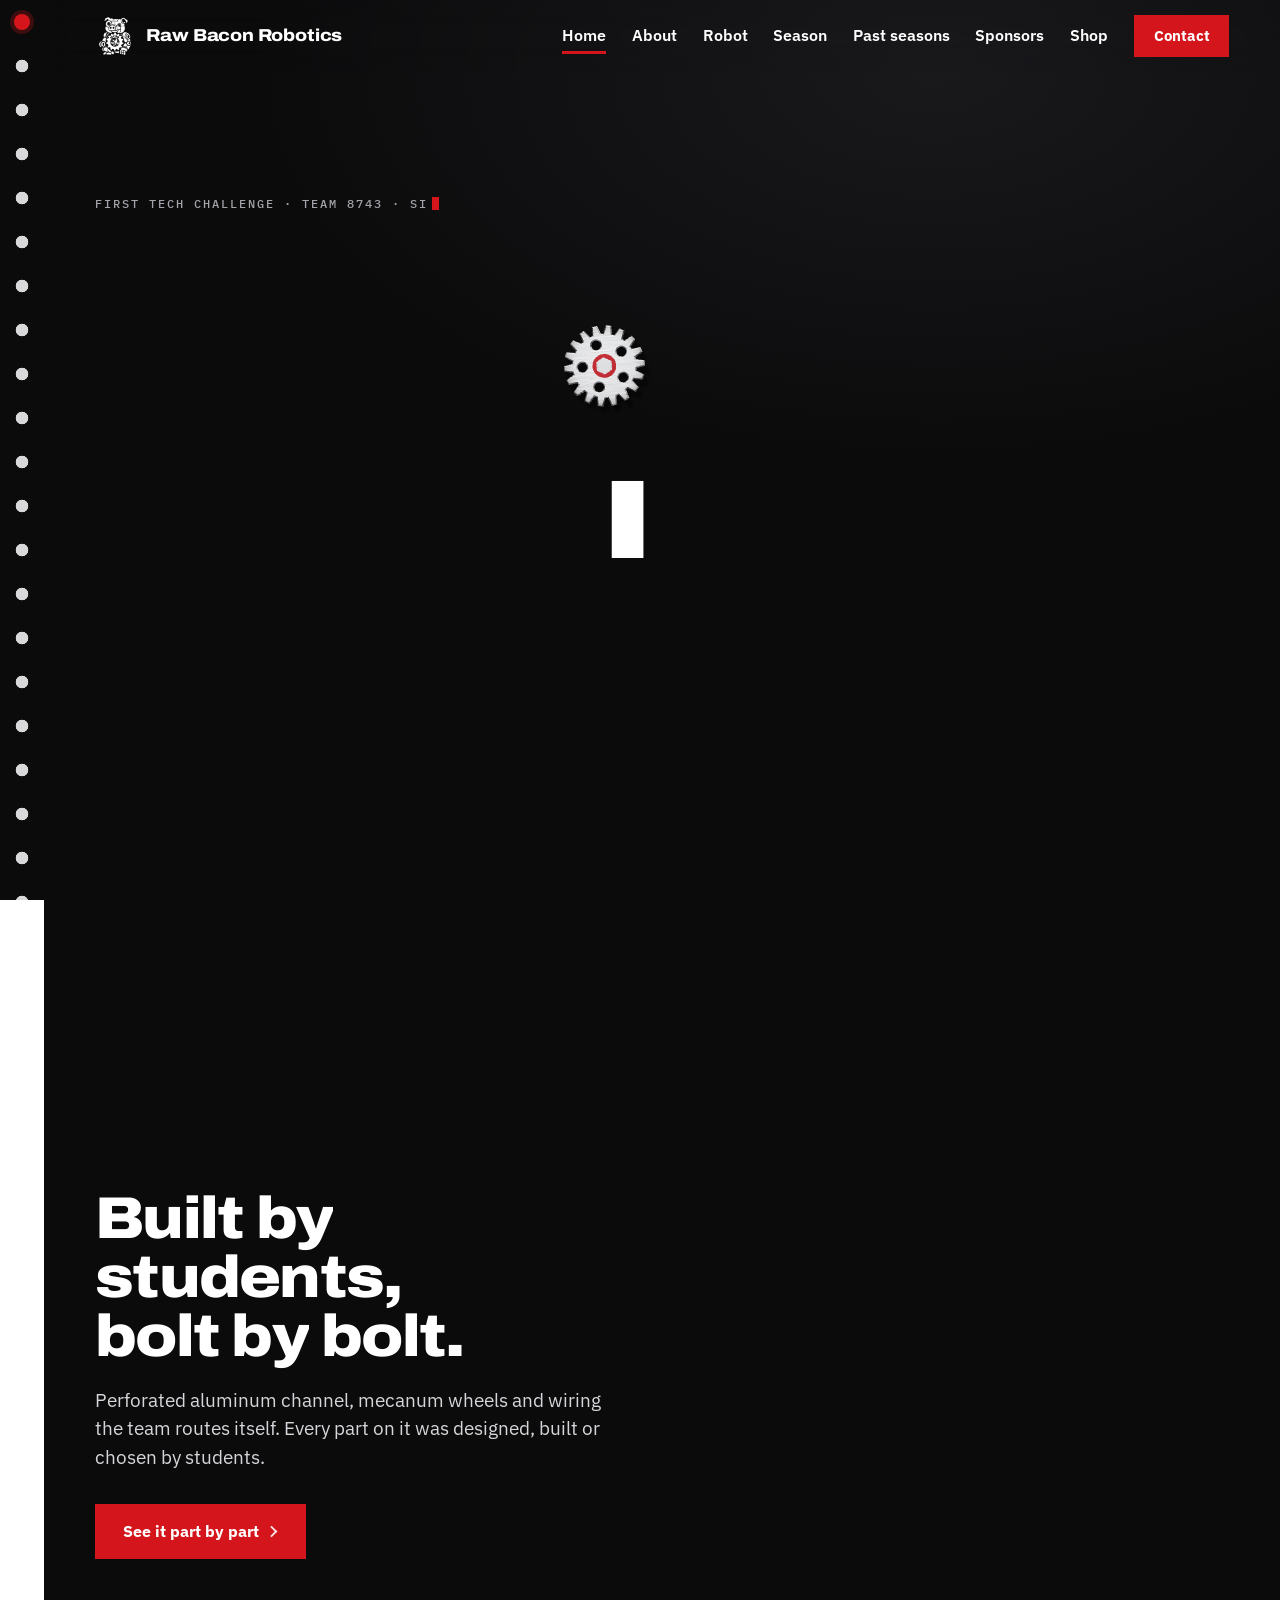
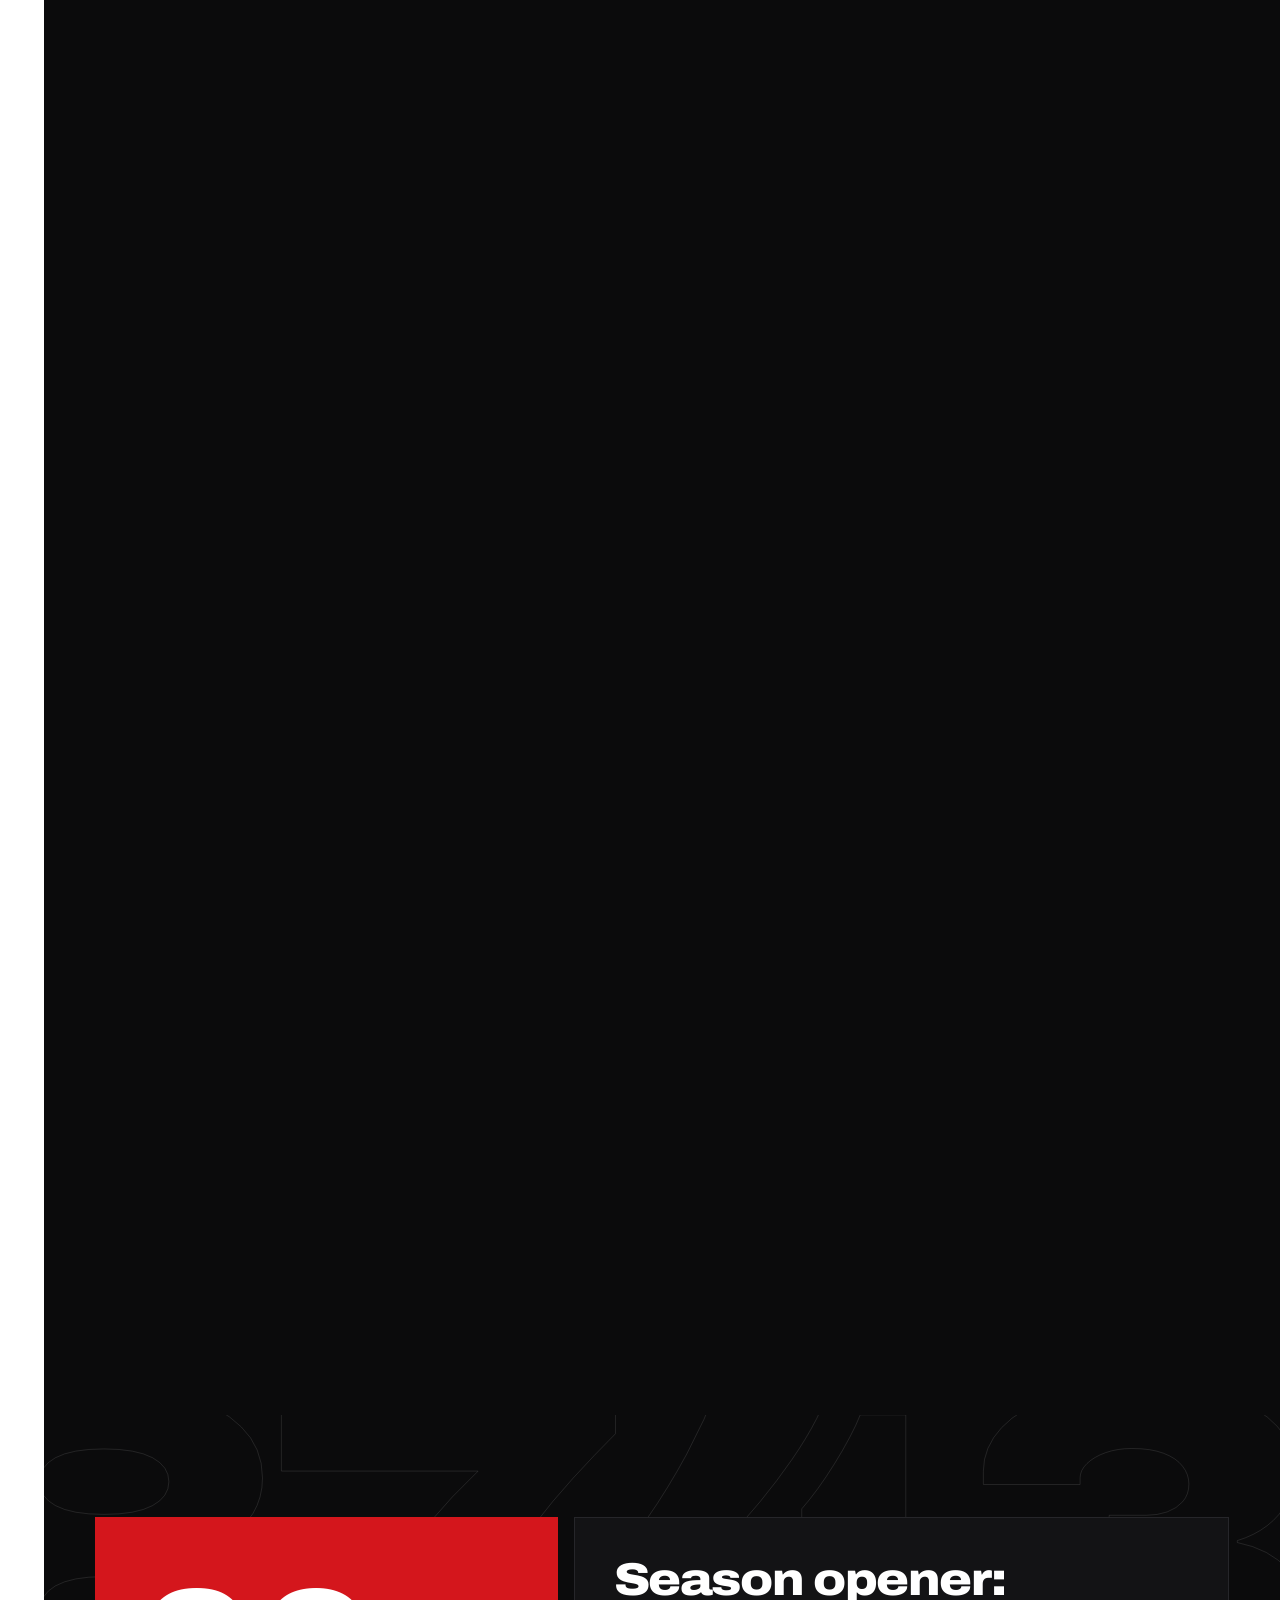
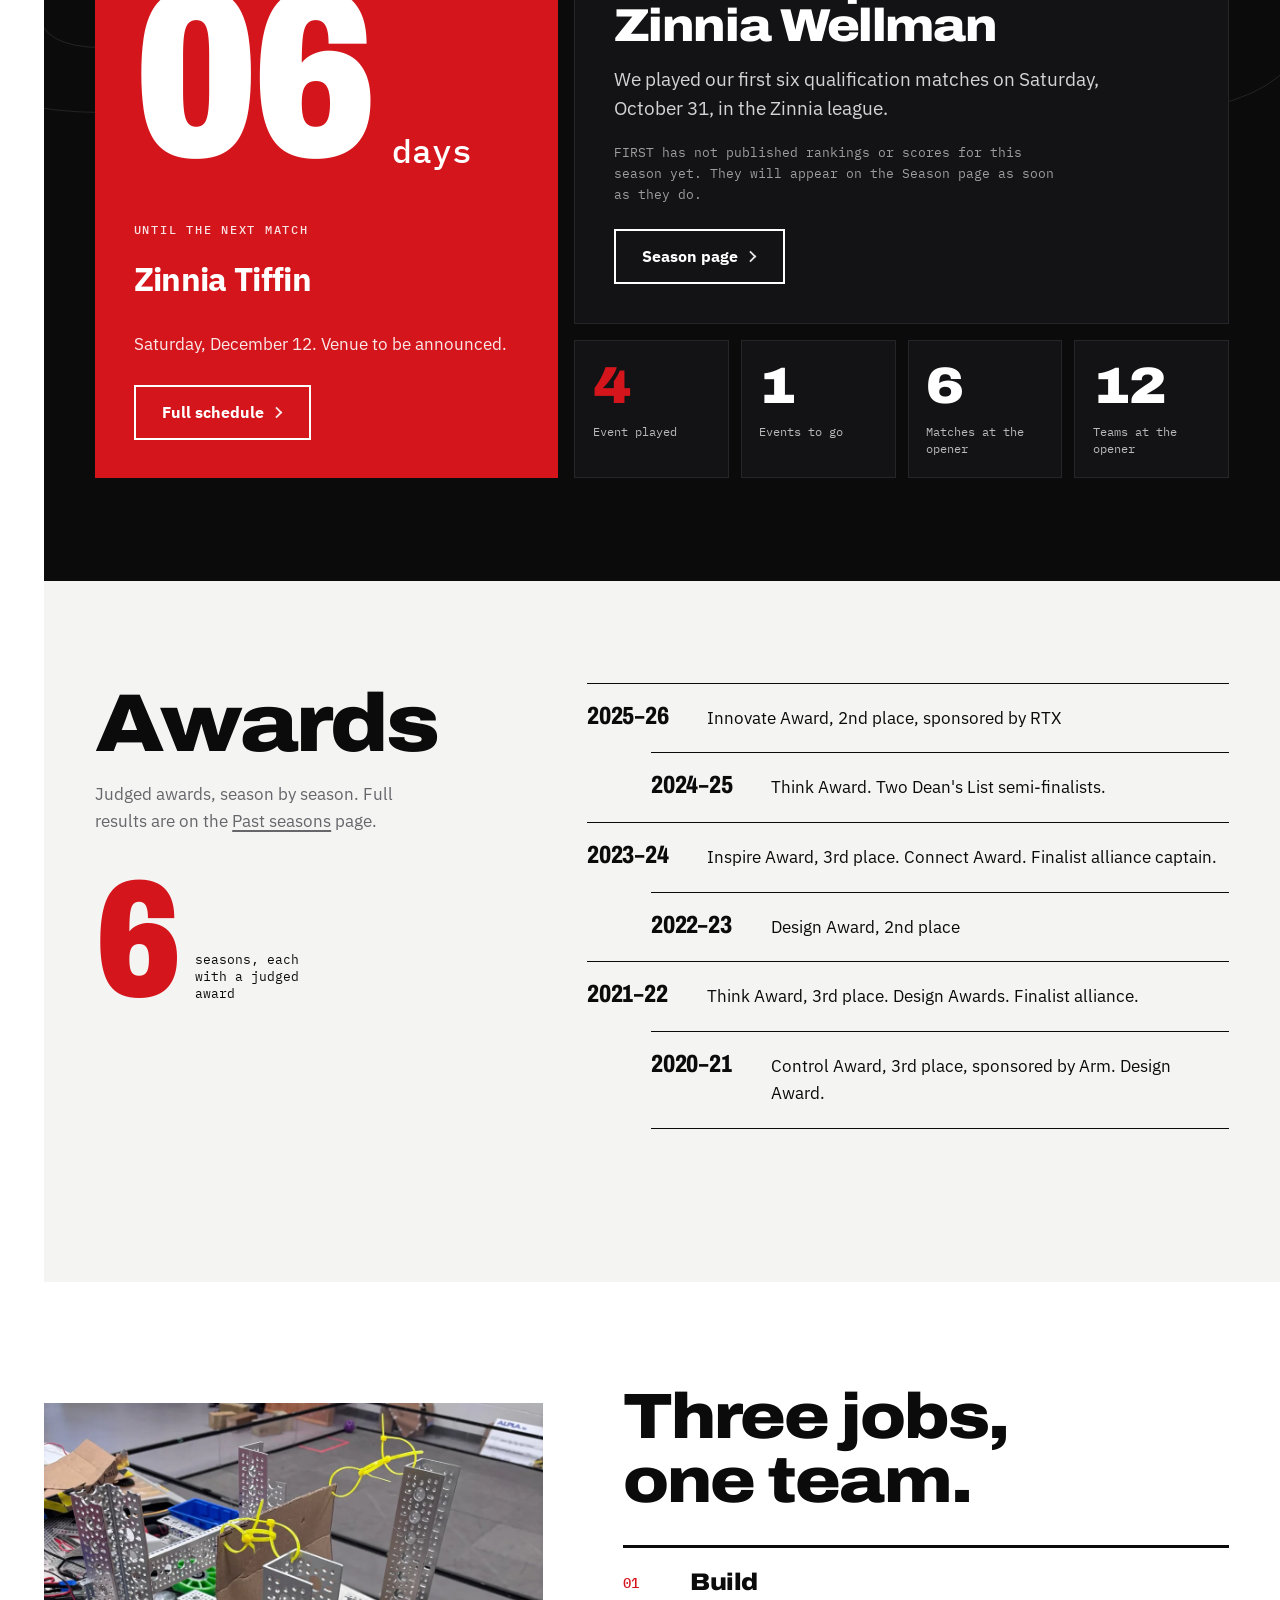
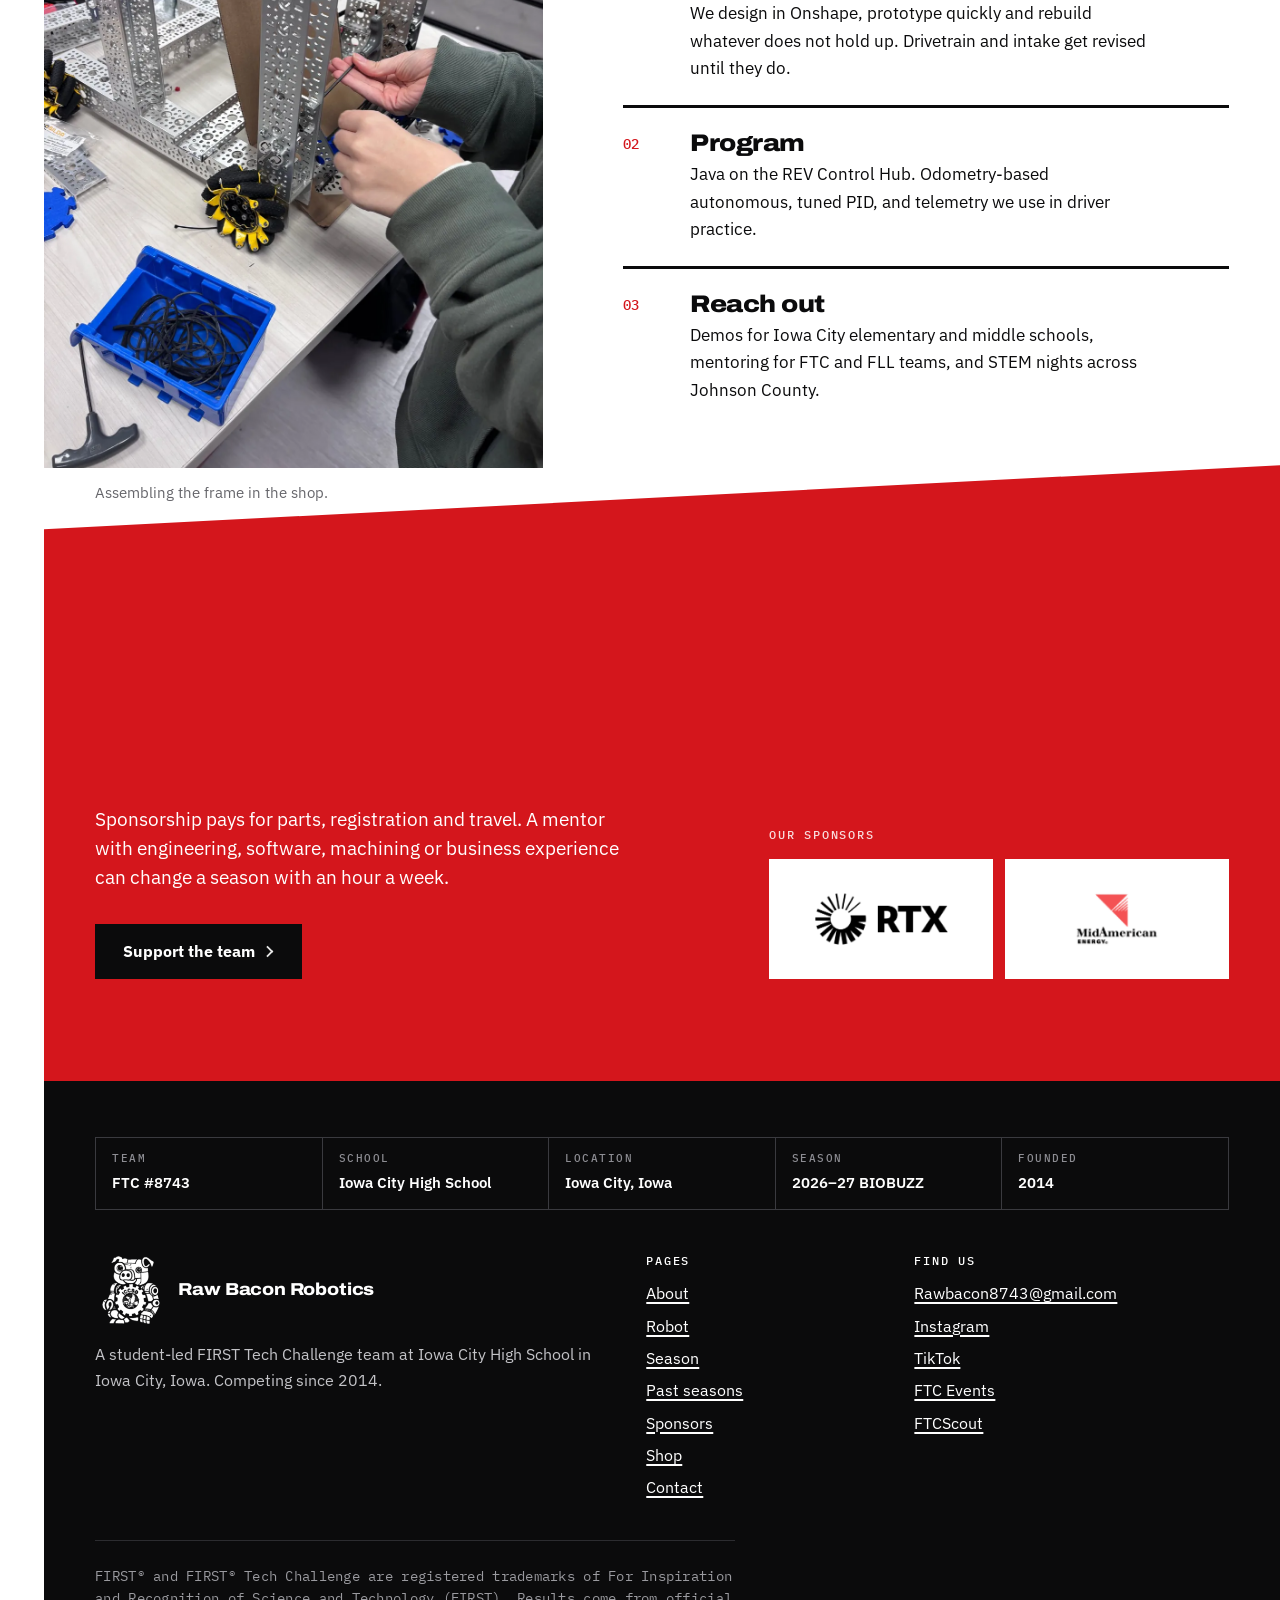
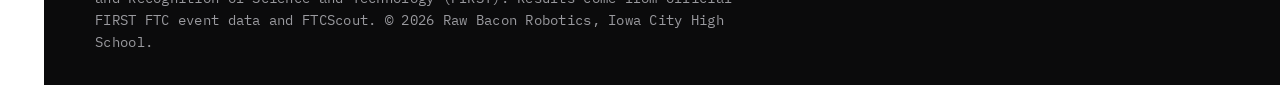
==== commit 4c88b8b0: "Renovate for a human finish: bento home, slanted sponsors, drafting-style spec sheet and footer titl" ====
--- a/public/index.html
+++ b/public/index.html
@@ -42,7 +42,7 @@
 <section class="robot-pop on-dark" id="robot" data-pop aria-labelledby="rp-h">
 <div class="rp-stick">
 <div class="wrap rp-grid">
-<div class="rp-copy"><span class="kicker">The robot</span><h2 id="rp-h" data-t="mask">Built by students, bolt by bolt.</h2><p class="lead">Perforated aluminum channel, mecanum wheels and wiring the team routes itself. Every part on it was designed, built or chosen by students.</p><div class="actions"><a class="btn" href="robot.html">See it part by part</a></div></div>
+<div class="rp-copy"><h2 id="rp-h" data-t="mask">Built by students, bolt by bolt.</h2><p class="lead">Perforated aluminum channel, mecanum wheels and wiring the team routes itself. Every part on it was designed, built or chosen by students.</p><div class="actions"><a class="btn" href="robot.html">See it part by part</a></div></div>
 <figure class="rp-fig"><div class="frame"><img src="assets/robot.webp" width="915" height="1237" loading="lazy" alt="Our robot on the pit cart: aluminum channel frame, a drive motor with wiring, the blue 8743 number plate and a yellow mecanum wheel">
 <div class="callouts" aria-hidden="true">
 <span class="co" style="--x:22;--y:17;--h:46px;--c:0"><i></i><b>Drive motor</b></span>
@@ -53,62 +53,63 @@
 </div>
 </section>
 
-<section class="sec sec-paper" aria-labelledby="next-h">
-<div class="wrap next-grid">
+<section class="sec sec-ink on-dark bento-sec" aria-labelledby="prof-h">
+<span class="wm" aria-hidden="true">8743</span>
+<div class="wrap bento">
+<div class="bt bt-count">
 <div class="count"><span class="odo" id="odo" data-events='[{"date": "2026-10-31", "name": "Zinnia Wellman", "label": "Saturday, October 31."}, {"date": "2026-11-14", "name": "Zinnia Iowa City West", "label": "Saturday, November 14. Venue to be announced."}, {"date": "2026-11-21", "name": "Zinnia West Branch", "label": "Saturday, November 21. Venue to be announced."}, {"date": "2026-12-05", "name": "Zinnia Iowa City Johnson County", "label": "Saturday, December 5. Venue to be announced."}, {"date": "2026-12-12", "name": "Zinnia Tiffin", "label": "Saturday, December 12. Venue to be announced."}]'>11</span><span class="unit" id="odo-unit">days</span></div>
-<div class="next-event"><span class="kicker" id="next-h">Next match · 2026–27 BIOBUZZ</span><p class="nt" id="next-title">Zinnia Iowa City West</p><p class="ns" id="next-sub">Saturday, November 14. Venue to be announced.</p></div>
+<p class="bt-lab">until the next match</p>
+<p class="nt" id="next-title">Zinnia Iowa City West</p><p class="ns" id="next-sub">Saturday, November 14. Venue to be announced.</p>
 <a class="btn btn-line" href="season.html#next">Full schedule</a>
 </div>
-</section>
-
-<section class="sec sec-ink on-dark" aria-labelledby="prof-h">
-<div class="wrap season-grid">
-<div>
-<span class="kicker">This season · 2026–27 BIOBUZZ</span>
+<div class="bt bt-open">
 <h2 id="prof-h">Season opener: Zinnia Wellman</h2>
-<p class="lead" style="margin-top:1.25rem;color:#d4d4d8">We played our first six qualification matches on Saturday, October 31, in the Zinnia league.</p>
+<p class="lead">We played our first six qualification matches on Saturday, October 31, in the Zinnia league.</p>
 <p class="season-note">FIRST has not published rankings or scores for this season yet. They will appear on the Season page as soon as they do.</p>
 <div class="actions"><a class="btn btn-line" href="season.html">Season page</a></div>
 </div>
-<div class="tiles">
-<div class="tile hot"><b class="num" id="ev-played">1</b><span>Event played</span></div>
-<div class="tile"><b class="num" id="ev-left">4</b><span>Events to go</span></div>
-<div class="tile"><b class="num" data-count="6">6</b><span>Qualification matches at the opener</span></div>
-<div class="tile"><b class="num" data-count="12">12</b><span>Teams at the opener</span></div>
+<div class="bt-stats">
+<div class="st hot"><b class="num" id="ev-played">1</b><span>Event played</span></div>
+<div class="st"><b class="num" id="ev-left">4</b><span>Events to go</span></div>
+<div class="st"><b class="num" data-count="6">6</b><span>Matches at the opener</span></div>
+<div class="st"><b class="num" data-count="12">12</b><span>Teams at the opener</span></div>
 </div>
 </div>
 </section>
 
-
-<section class="sec sec-paper" aria-labelledby="aw-h">
-<div class="wrap">
-<div class="sec-head"><span class="kicker">Competition</span><h2 id="aw-h">Awards from the judges.</h2><p>Judged awards, season by season. Full results are on the <a href="history.html">Past seasons</a> page.</p></div>
-<ul class="parts">
+<section class="sec sec-paper awards" aria-labelledby="aw-h">
+<div class="wrap aw-grid">
+<div class="aw-side">
+<h2 id="aw-h">Awards</h2>
+<p>Judged awards, season by season. Full results are on the <a href="history.html">Past seasons</a> page.</p>
+<p class="aw-n" aria-hidden="true"><b>6</b><span>seasons, each with a judged award</span></p>
+</div>
+<ol class="aw-list">
 <li><b>2025–26</b><span>Innovate Award, 2nd place, sponsored by RTX</span></li>
 <li><b>2024–25</b><span>Think Award. Two Dean's List semi-finalists.</span></li>
 <li><b>2023–24</b><span>Inspire Award, 3rd place. Connect Award. Finalist alliance captain.</span></li>
 <li><b>2022–23</b><span>Design Award, 2nd place</span></li>
 <li><b>2021–22</b><span>Think Award, 3rd place. Design Awards. Finalist alliance.</span></li>
 <li><b>2020–21</b><span>Control Award, 3rd place, sponsored by Arm. Design Award.</span></li>
-</ul>
+</ol>
 </div>
 </section>
 
-<section class="sec" aria-labelledby="do-h">
-<div class="wrap band flip">
-<div>
-<span class="kicker">How we work</span><h2 id="do-h">Three jobs, one team.</h2>
-<dl class="values" style="margin-top:2rem;display:block">
-<div><dt>Build</dt><dd>We design in Onshape, prototype quickly and rebuild whatever does not hold up. Drivetrain and intake get revised until they do.</dd></div>
-<div><dt>Program</dt><dd>Java on the REV Control Hub. Odometry-based autonomous, tuned PID, and telemetry we use in driver practice.</dd></div>
-<div><dt>Reach out</dt><dd>Demos for Iowa City elementary and middle schools, mentoring for FTC and FLL teams, and STEM nights across Johnson County.</dd></div>
-</dl>
+<section class="sec work" aria-labelledby="do-h">
+<div class="wrap work-grid">
+<figure class="photo work-photo" data-r="rise" style="--d:0ms"><img src="assets/team-build.webp" width="1100" height="1467" alt="A student tightening hardware with a hex key on the robot frame, next to a mecanum wheel and a bin of wire" loading="lazy"><figcaption>Assembling the frame in the shop.</figcaption></figure>
+<div class="work-copy">
+<h2 id="do-h">Three jobs, one team.</h2>
+<ol class="jobs">
+<li><span class="idx">01</span><div><h3>Build</h3><p>We design in Onshape, prototype quickly and rebuild whatever does not hold up. Drivetrain and intake get revised until they do.</p></div></li>
+<li><span class="idx">02</span><div><h3>Program</h3><p>Java on the REV Control Hub. Odometry-based autonomous, tuned PID, and telemetry we use in driver practice.</p></div></li>
+<li><span class="idx">03</span><div><h3>Reach out</h3><p>Demos for Iowa City elementary and middle schools, mentoring for FTC and FLL teams, and STEM nights across Johnson County.</p></div></li>
+</ol>
 </div>
-<figure class="photo narrow" data-r="rise" style="--d:0ms"><img src="assets/team-build.webp" width="1100" height="1467" alt="A student tightening hardware with a hex key on the robot frame, next to a mecanum wheel and a bin of wire" loading="lazy"><figcaption>Assembling the frame in the shop.</figcaption></figure>
 </div>
 </section>
 
-<section class="sec sec-red" aria-labelledby="sp-h">
+<section class="sec sec-red slant" aria-labelledby="sp-h">
 <div class="wrap sponsor-big">
 <div><h2 id="sp-h" data-t="wipe">Built with help.</h2><p class="lead" style="margin-top:1.25rem">Sponsorship pays for parts, registration and travel. A mentor with engineering, software, machining or business experience can change a season with an hour a week.</p><div class="actions"><a class="btn" href="sponsors.html">Support the team</a></div></div>
 <div><p class="kicker-s">Our sponsors</p><ul class="sponsor-logos"><li><img src="assets/sponsor-rtx.png" width="169" height="70" alt="RTX" loading="lazy"></li><li><img src="assets/sponsor-midamerican.png" width="92" height="60" alt="MidAmerican Energy" loading="lazy"></li></ul></div>
@@ -118,6 +119,13 @@
 </main>
 <footer class="site-footer">
 <div class="wrap">
+<dl class="tb" aria-label="Team details">
+<div><dt>Team</dt><dd>FTC #8743</dd></div>
+<div><dt>School</dt><dd>Iowa City High School</dd></div>
+<div><dt>Location</dt><dd>Iowa City, Iowa</dd></div>
+<div><dt>Season</dt><dd>2026–27 BIOBUZZ</dd></div>
+<div><dt>Founded</dt><dd>2014</dd></div>
+</dl>
 <div class="foot-grid">
 <div><a class="brand" href="index.html"><span class="logo" role="img" aria-label="Raw Bacon Robotics logo"></span><span class="brand-name">Raw Bacon Robotics</span></a>
 <p>A student-led FIRST Tech Challenge team at Iowa City High School in Iowa City, Iowa. Competing since 2014.</p></div>
--- a/public/styles.css
+++ b/public/styles.css
@@ -14,9 +14,12 @@
 @font-face { font-family: "IBM Plex Mono"; src: url("assets/fonts/plex-mono-Regular.woff") format("woff"); font-weight: 400; font-style: normal; font-display: swap; }
 @font-face { font-family: "IBM Plex Mono"; src: url("assets/fonts/plex-mono-Medium.woff") format("woff"); font-weight: 500 700; font-style: normal; font-display: swap; }
 
+@font-face { font-family: "Caveat"; src: url("assets/fonts/caveat-var.woff") format("woff"); font-weight: 400 700; font-style: normal; font-display: swap; }
+
 :root {
   --f-display: "Archivo", "Arial Narrow", system-ui, sans-serif;
   --f-body: "IBM Plex Sans", system-ui, -apple-system, "Segoe UI", sans-serif;
+  --f-hand: "Caveat", "Bradley Hand", cursive;
   --f-mono: "IBM Plex Mono", ui-monospace, "SFMono-Regular", Menlo, monospace;
   --red: #d4161c;
   --red-d: #a90f14;
@@ -474,3 +477,94 @@
 .tile span, .ev > span, .legal, .site-footer h2 { letter-spacing: 0.02em; }
 .site-footer h2 { font-size: 0.78rem; text-transform: uppercase; letter-spacing: 0.14em; font-weight: 500; }
 .nav a:not(.btn), .btn, .menu { font-family: var(--f-body); }
+
+/* ---------- Home: bento, awards, work, slanted sponsors ---------- */
+.bento-sec { position: relative; overflow: hidden; }
+.wm { position: absolute; right: -0.05em; top: -0.2em; font: 900 clamp(15rem, 36vw, 36rem)/1 var(--f-display); font-stretch: 125%; letter-spacing: -0.05em; color: transparent; -webkit-text-stroke: 1px rgba(255, 255, 255, 0.1); pointer-events: none; user-select: none; }
+.bento { position: relative; z-index: 1; display: grid; gap: 0.75rem; }
+@media (min-width: 56rem) { .bento { grid-template-columns: repeat(12, minmax(0, 1fr)); gap: 1rem; } .bt-count { grid-column: 1 / 6; grid-row: 1 / 3; } .bt-open { grid-column: 6 / 13; } .bt-stats { grid-column: 6 / 13; } }
+.bt { padding: clamp(1.5rem, 3vw, 2.5rem); }
+.bt-count { background: var(--red); color: #fff; display: flex; flex-direction: column; justify-content: space-between; gap: 1.25rem; min-height: 24rem; }
+.bt-count .odo { color: #fff; font-size: clamp(8rem, 20vw, 15rem); }
+.bt-count .unit { color: #fff; padding-bottom: 1.1rem; }
+.bt-lab { margin: 0; font: 500 0.78rem/1.2 var(--f-mono); text-transform: uppercase; letter-spacing: 0.14em; opacity: 0.88; }
+.bt-count .nt { margin: 0; font-size: clamp(1.6rem, 2.6vw, 2.4rem); font-weight: 850; font-stretch: 112%; line-height: 1.05; letter-spacing: -0.02em; }
+.bt-count .ns { margin: 0.5rem 0 0; color: rgba(255, 255, 255, 0.9); }
+.bt-count .btn { align-self: flex-start; }
+.bt-open { background: #131315; border: 1px solid #26262a; }
+.bt-open h2 { font-size: clamp(1.9rem, 3.6vw, 3.2rem); }
+.bt-open .lead { margin-top: 1rem; color: #d4d4d8; }
+.bt-open .season-note { margin-top: 1rem; color: #9d9da2; font-size: 0.82rem; max-width: 56ch; }
+.bt-open .actions { margin-top: 1.5rem; }
+.bt-stats { display: grid; grid-template-columns: repeat(2, 1fr); gap: 0.75rem; }
+@media (min-width: 40rem) { .bt-stats { grid-template-columns: repeat(4, 1fr); } }
+.st { background: #131315; border: 1px solid #26262a; padding: 1.25rem 1.1rem; }
+.st b { display: block; font-size: clamp(2.2rem, 4vw, 3.4rem); font-weight: 900; font-stretch: 112%; line-height: 1; letter-spacing: -0.03em; font-variant-numeric: tabular-nums; }
+.st span { display: block; margin-top: 0.7rem; color: #b9b9bd; font: 400 0.78rem/1.35 var(--f-mono); }
+.st.hot b { color: var(--red); }
+
+.awards { padding-bottom: clamp(6rem, 12vw, 11rem); }
+.aw-grid { display: grid; gap: 2.5rem 4rem; }
+@media (min-width: 56rem) { .aw-grid { grid-template-columns: minmax(0, 0.8fr) minmax(0, 1.2fr); align-items: start; } .aw-side { position: sticky; top: 6rem; } }
+.aw-side h2 { font-size: clamp(2.8rem, 6.4vw, 5.8rem); }
+.aw-side p { color: var(--mid); margin-top: 1rem; max-width: 34ch; }
+.aw-side .aw-n { display: flex; align-items: flex-end; gap: 1rem; margin-top: 2.5rem; color: var(--ink); }
+.aw-n b { font: 900 clamp(6.5rem, 13vw, 11rem)/0.78 var(--f-display); font-stretch: 75%; color: var(--red); letter-spacing: -0.02em; }
+.aw-n span { font: 400 0.8rem/1.35 var(--f-mono); max-width: 13ch; padding-bottom: 0.2rem; }
+.aw-list { margin: 0; padding: 0; list-style: none; }
+.aw-list li { display: grid; grid-template-columns: 6.5rem 1fr; gap: 1rem; align-items: baseline; padding: 1.25rem 0; border-top: 1px solid var(--ink); }
+.aw-list li:last-child { border-bottom: 1px solid var(--ink); }
+.aw-list b { font: 800 1.55rem/1 var(--f-display); font-stretch: 75%; letter-spacing: -0.01em; }
+@media (min-width: 56rem) { .aw-list li:nth-child(even) { margin-left: clamp(1rem, 5vw, 4.5rem); } }
+
+.work { overflow: hidden; }
+.work-grid { display: grid; gap: 2.5rem 5rem; align-items: center; }
+@media (min-width: 56rem) {
+  .work-grid { grid-template-columns: minmax(0, 0.85fr) minmax(0, 1.15fr); }
+  .work-photo { margin-left: calc(-1 * ((100vw - min(100vw, var(--max))) / 2 + var(--pad))); transform: translateY(-6rem); margin-bottom: -6rem; position: relative; z-index: 2; }
+  .work-photo figcaption { padding-left: calc((100vw - min(100vw, var(--max))) / 2 + var(--pad)); }
+}
+.work-photo.photo.narrow { max-width: none; }
+.work-copy h2 { font-size: clamp(2.2rem, 5vw, 4.4rem); }
+.jobs { list-style: none; margin: 2rem 0 0; padding: 0; }
+.jobs li { display: grid; grid-template-columns: 3.2rem 1fr; gap: 1rem; padding: 1.4rem 0; border-top: 3px solid var(--ink); }
+.idx { font: 500 0.9rem/1.8 var(--f-mono); color: var(--red); }
+.jobs h3 { font-size: 1.5rem; font-stretch: 112%; margin-bottom: 0.4rem; }
+.jobs p { margin: 0; max-width: 46ch; }
+
+.slant { --cut: clamp(2rem, 5vw, 5rem); margin-top: calc(var(--cut) * -1); padding-top: calc(var(--cut) + clamp(3.5rem, 8vw, 7rem)); clip-path: polygon(0 var(--cut), 100% 0, 100% 100%, 0 100%); }
+
+/* footer title block, like the corner of a drawing */
+.tb { display: grid; grid-template-columns: repeat(2, 1fr); gap: 1px; background: #3a3a3f; border: 1px solid #3a3a3f; margin: 0 0 2.75rem; }
+@media (min-width: 52rem) { .tb { grid-template-columns: repeat(5, 1fr); } }
+.tb div { background: var(--ink); padding: 0.9rem 1rem; }
+.tb dt { font: 500 0.66rem/1 var(--f-mono); text-transform: uppercase; letter-spacing: 0.14em; color: #8d8d93; }
+.tb dd { margin: 0.45rem 0 0; font-weight: 600; font-size: 0.95rem; }
+
+/* robot page: spec sheet and hand-drawn mark */
+.spec-grid { display: grid; gap: 2rem 4rem; }
+@media (min-width: 56rem) { .spec-grid { grid-template-columns: minmax(0, 0.7fr) minmax(0, 1.3fr); align-items: start; } }
+.spec h2 { font-size: clamp(2.4rem, 5vw, 4.4rem); }
+.sheet { margin: 0; position: relative; border: 1px solid #3a3a3f; }
+.sheet::before, .sheet::after { content: ""; position: absolute; width: 14px; height: 14px; border: 0 solid #fff; }
+.sheet::before { left: -7px; top: -7px; border-left-width: 1px; border-top-width: 1px; }
+.sheet::after { right: -7px; bottom: -7px; border-right-width: 1px; border-bottom-width: 1px; }
+.sheet div { display: grid; grid-template-columns: 9rem 1fr; gap: 1rem; padding: 1rem 1.25rem; border-top: 1px solid #2c2c30; }
+.sheet div:first-child { border-top: 0; }
+@media (max-width: 30rem) { .sheet div { grid-template-columns: 1fr; gap: 0.25rem; } }
+.sheet dt { font: 500 0.72rem/1.4 var(--f-mono); text-transform: uppercase; letter-spacing: 0.14em; color: #9d9da2; padding-top: 0.25rem; }
+.sheet dd { margin: 0; font-weight: 500; font-size: 1.05rem; }
+.dphoto { position: relative; }
+.mark { position: absolute; inset: 0; width: 100%; height: 100%; pointer-events: none; overflow: visible; }
+.mark path { fill: none; stroke: var(--red); stroke-width: 7; stroke-linecap: round; stroke-dasharray: 1; stroke-dashoffset: 1; }
+.diagram.is-in .mark path { stroke-dashoffset: 0; transition: stroke-dashoffset 1.1s var(--inout) 1.2s; }
+.hand { position: absolute; left: 66%; top: 15%; font: 700 clamp(1.3rem, 2.4vw, 2rem)/1 var(--f-hand); color: var(--ink); transform: rotate(-6deg); opacity: 0; pointer-events: none; transition: opacity 0.5s ease 2.2s; }
+.diagram.is-in .hand { opacity: 1; }
+.ld-dot { fill: var(--red); stroke: #fff; stroke-width: 2; transform-box: fill-box; transform-origin: center; transition: transform 0.25s var(--out); }
+.ld-dot.hl { transform: scale(1.7); }
+.ld-dot { opacity: 0; }
+.leaders.on .ld-dot { opacity: 1; transition: opacity 0.3s ease 1.4s, transform 0.25s var(--out); }
+.ld.over.hl { stroke: var(--red); }
+.parts-col:hover .part:not(:hover) { opacity: 0.55; }
+@media (prefers-reduced-motion: reduce) { .mark path, .hand, .ld-dot { transition: none !important; } .parts-col:hover .part:not(:hover) { opacity: 1; } }
+@media (max-width: 51.99rem) { .tb div:last-child { grid-column: 1 / -1; } }
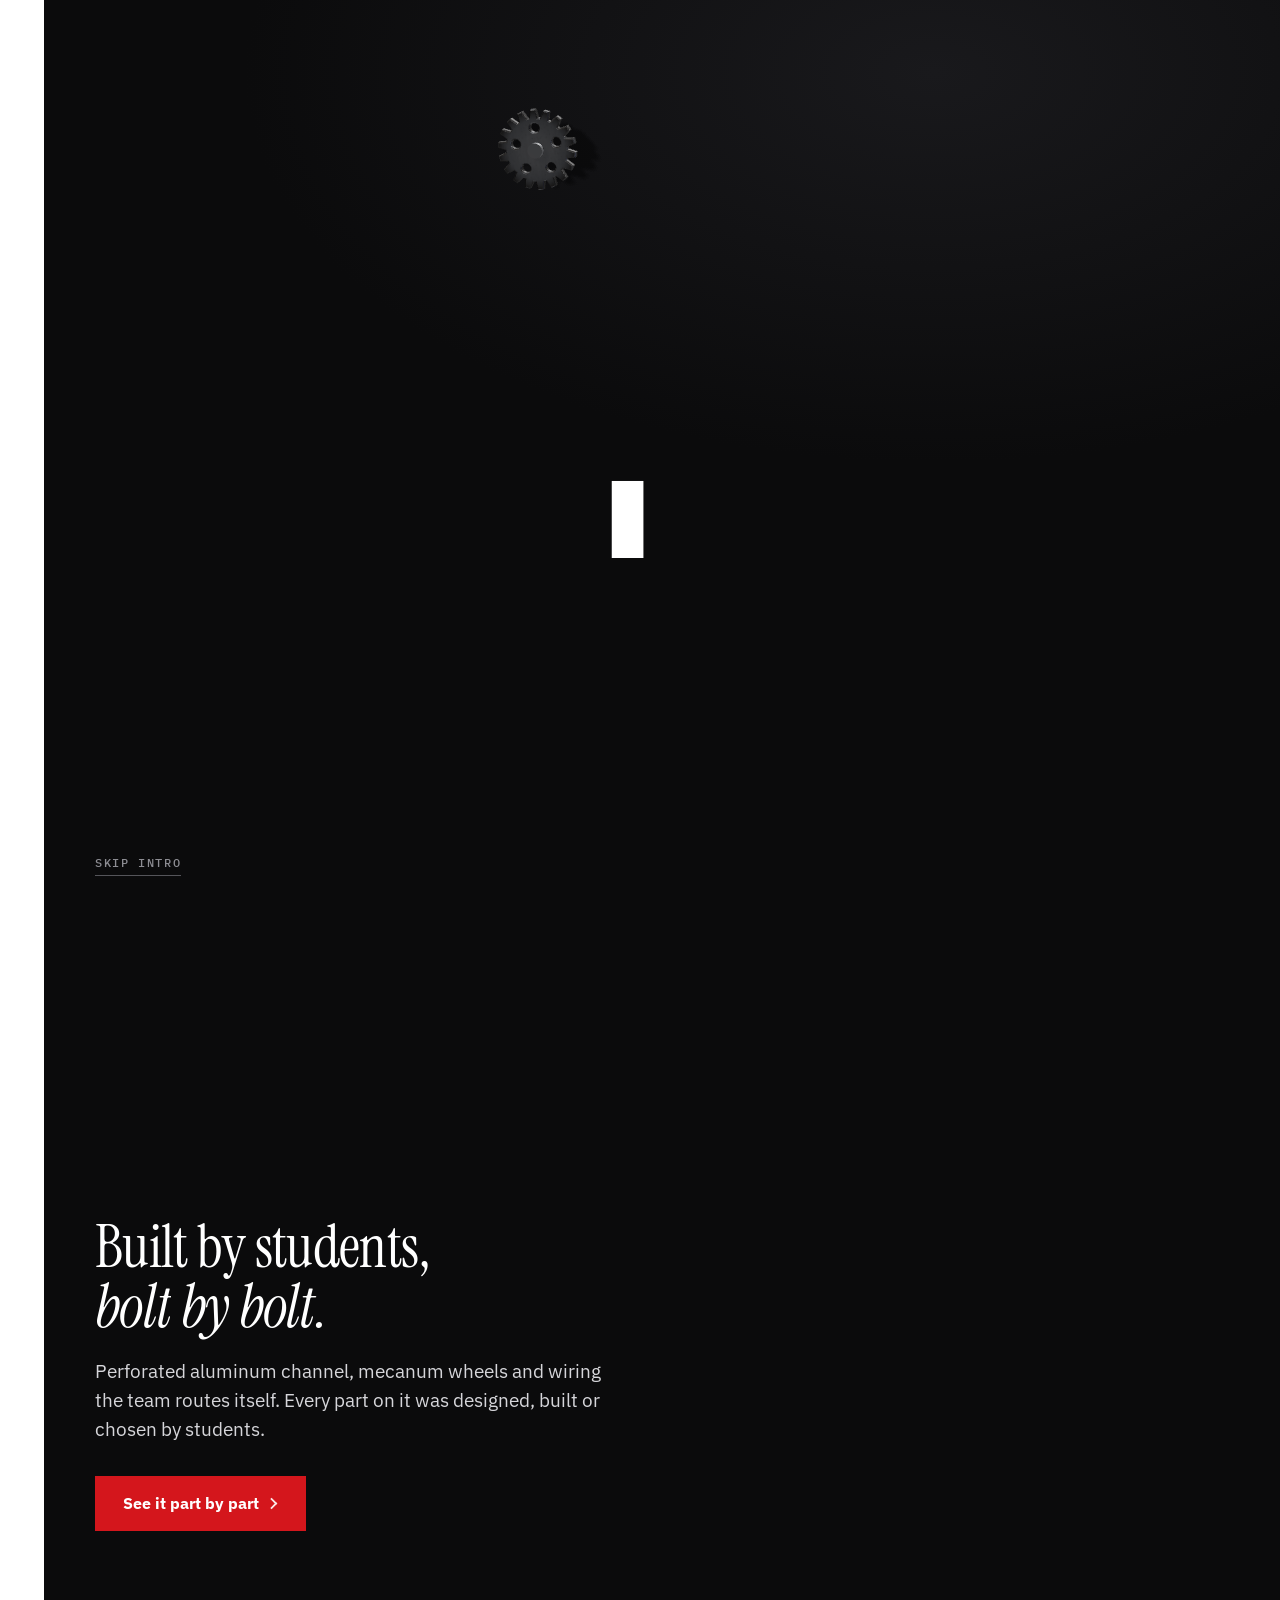
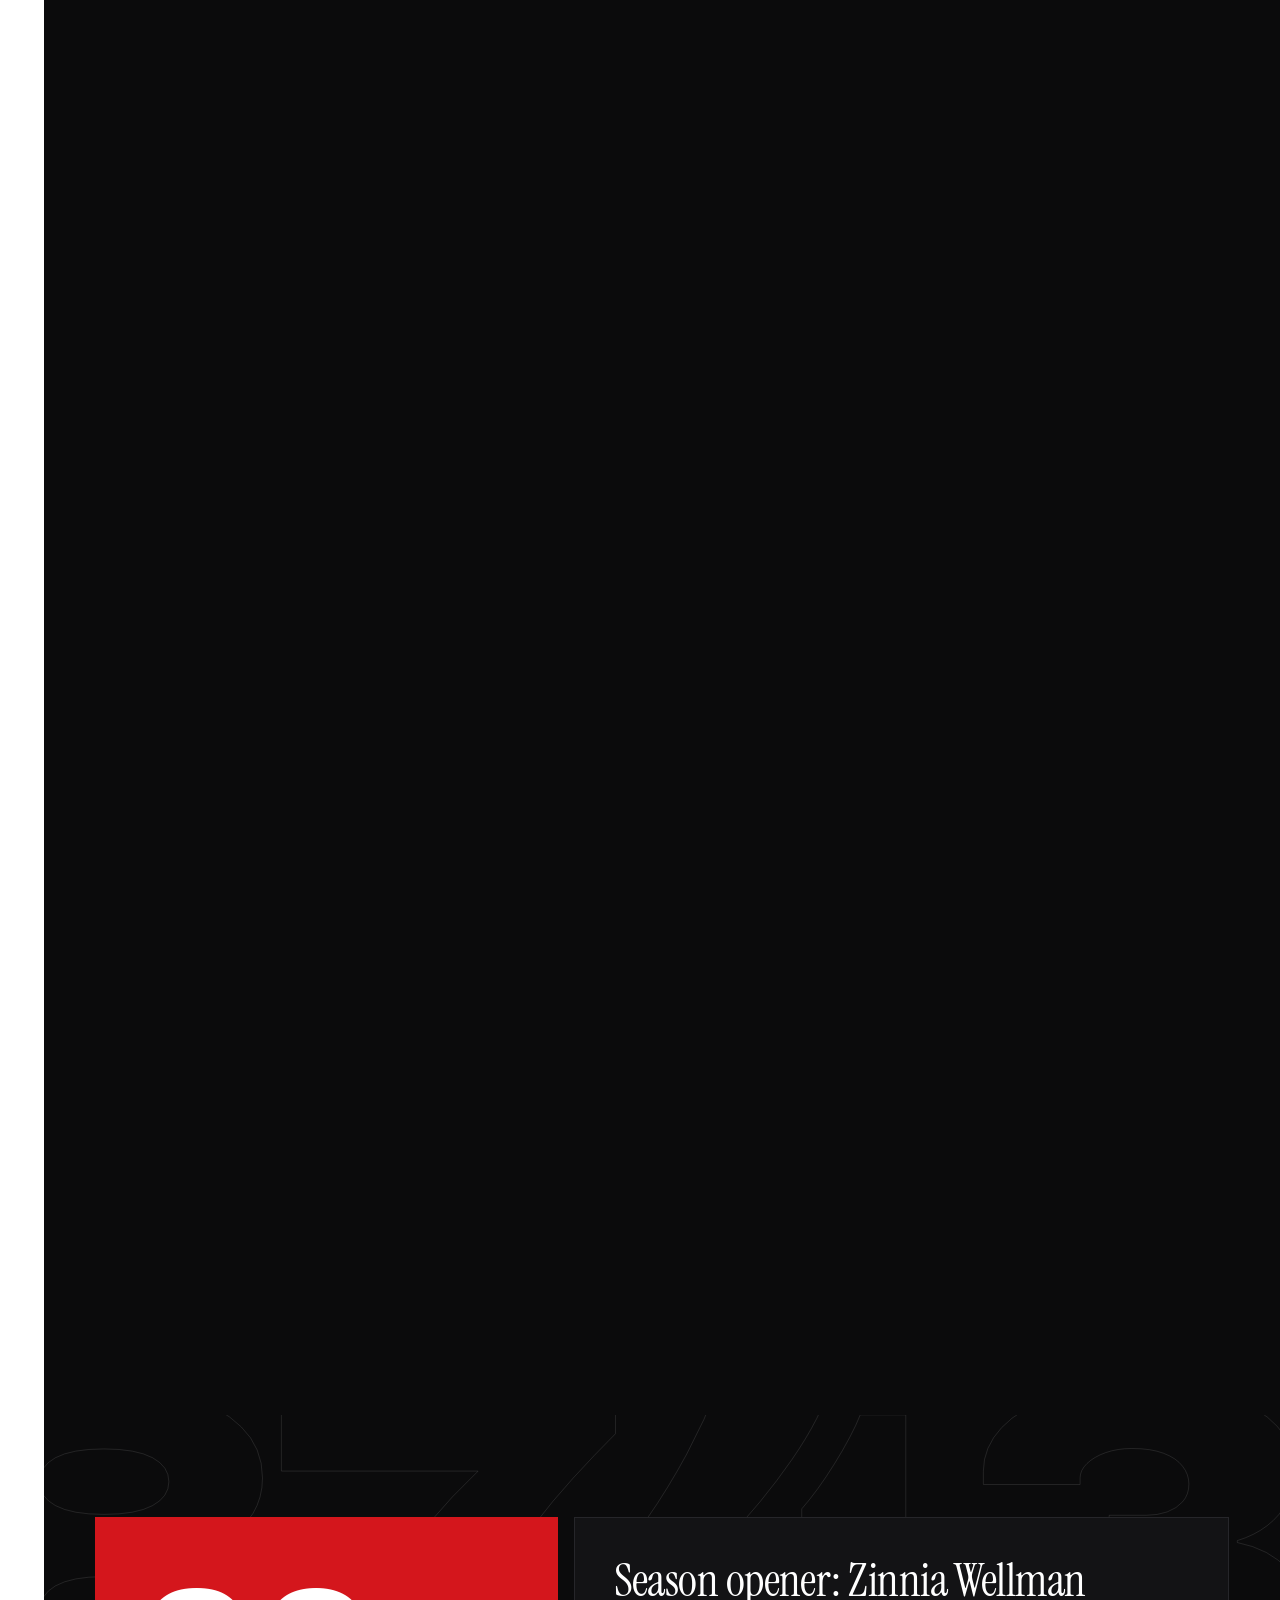
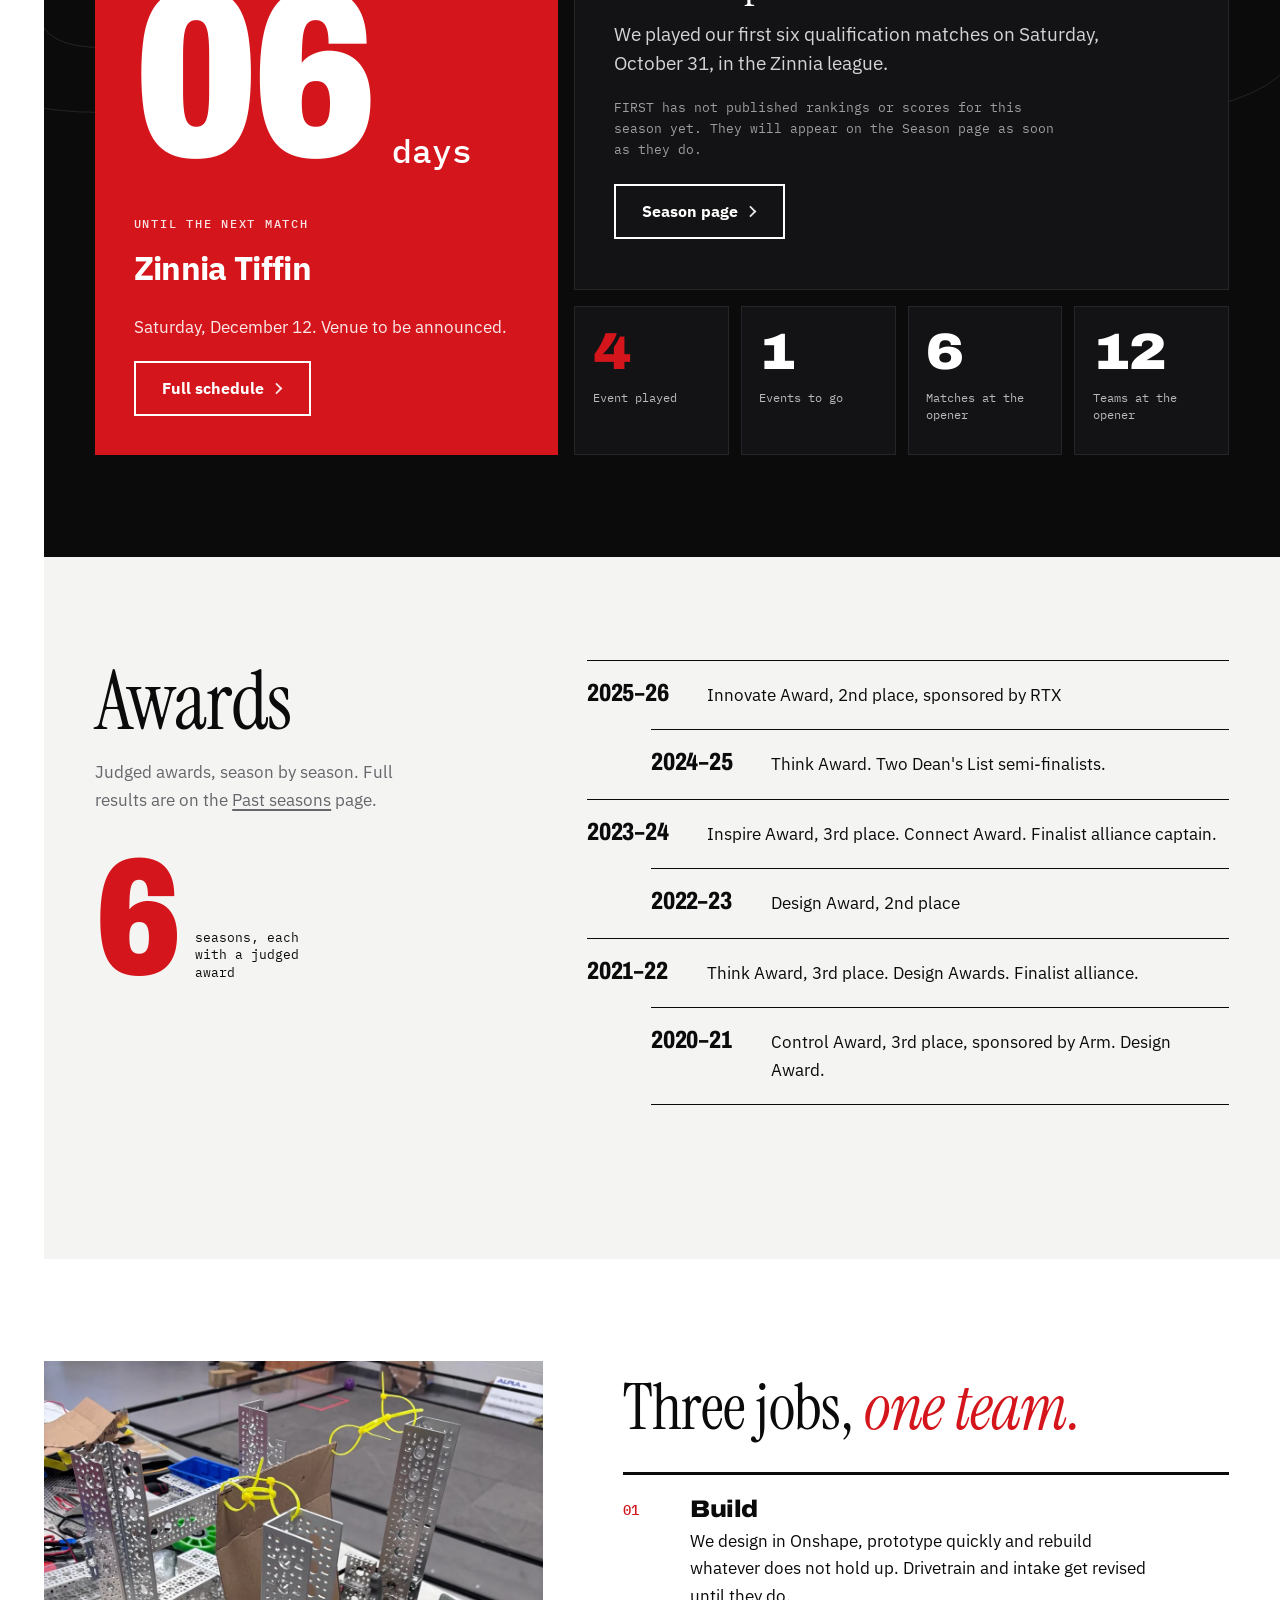
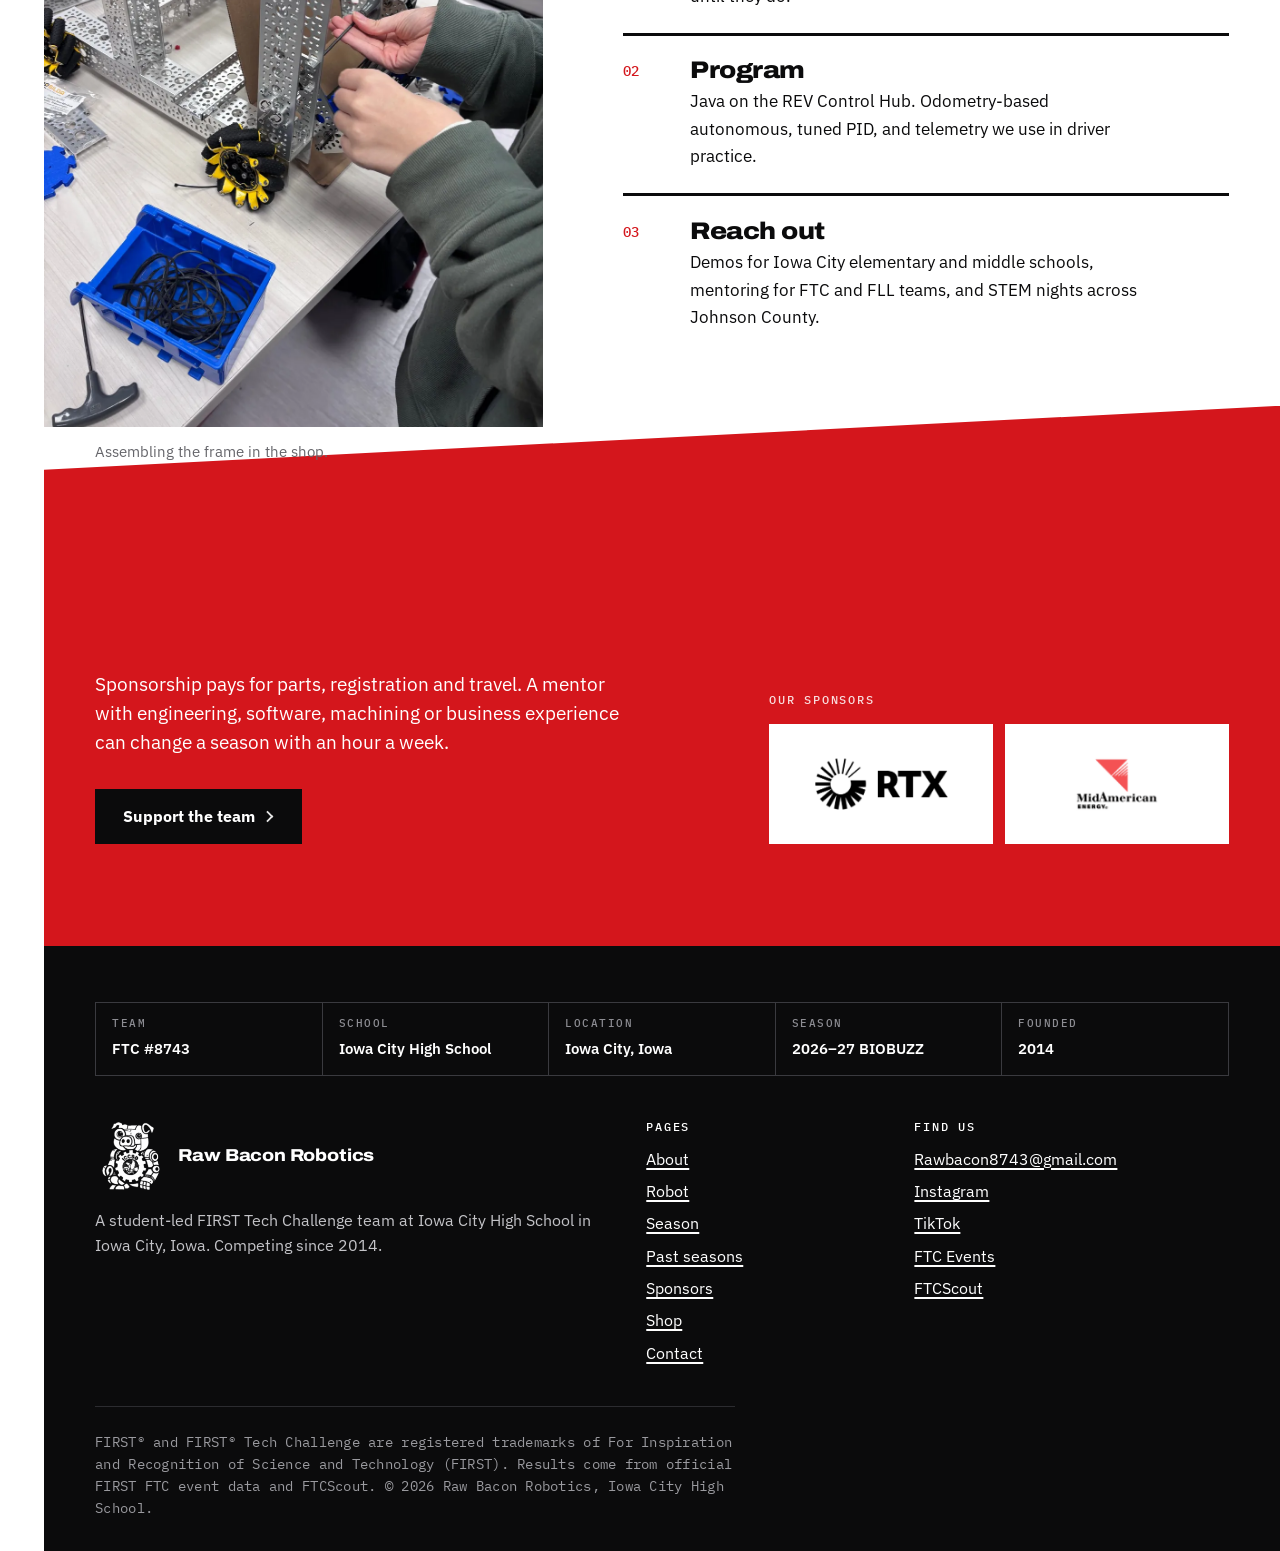
==== commit 10268c88: "Cinematic assembly hero: gear, meshing pinion, washer and socket bolt build the i; title reveals fro" ====
--- a/public/index.html
+++ b/public/index.html
@@ -16,7 +16,7 @@
 <link rel="preload" href="assets/fonts/plex-sans-var.woff" as="font" type="font/woff" crossorigin>
 <link rel="stylesheet" href="styles.css">
 <script>document.documentElement.classList.add("js")</script>
-<link rel="modulepreload" href="js/scenes.js"><link rel="modulepreload" href="js/vendor/three.module.js"><link rel="modulepreload" href="js/vendor/three.core.js"><link rel="modulepreload" href="js/vendor/RoomEnvironment.js">
+<script>if(!matchMedia("(prefers-reduced-motion: reduce)").matches)document.documentElement.classList.add("intro-on")</script><link rel="modulepreload" href="js/scenes.js"><link rel="modulepreload" href="js/vendor/three.module.js"><link rel="modulepreload" href="js/vendor/three.core.js"><link rel="modulepreload" href="js/vendor/RoomEnvironment.js">
 </head>
 <body class="home">
 <a class="skip" href="#main">Skip to content</a>
@@ -32,6 +32,7 @@
 
 <section class="hero" aria-labelledby="h1" data-hero>
 <div class="hero-bg" aria-hidden="true"></div>
+<span class="datum" aria-hidden="true"></span>
 <div class="wrap hero-in">
 <p class="eyebrow" data-t="read">FIRST Tech Challenge · Team 8743 · Since 2014</p>
 <h1 id="h1" class="hero-title" aria-label="Raw Bacon Robotics"><span class="ln" aria-hidden="true"><span class="wd"><span class="ch">R</span><span class="ch">a</span><span class="ch">w</span></span> <span class="wd"><span class="ch">B</span><span class="ch">a</span><span class="ch">c</span><span class="ch">o</span><span class="ch">n</span></span></span><span class="ln" aria-hidden="true"><span class="ch">R</span><span class="ch">o</span><span class="ch">b</span><span class="ch">o</span><span class="ch">t</span><span class="ch ix">ı</span><span class="bl"></span><span class="ch">c</span><span class="ch">s</span></span></h1>
@@ -42,7 +43,7 @@
 <section class="robot-pop on-dark" id="robot" data-pop aria-labelledby="rp-h">
 <div class="rp-stick">
 <div class="wrap rp-grid">
-<div class="rp-copy"><h2 id="rp-h" data-t="mask">Built by students, bolt by bolt.</h2><p class="lead">Perforated aluminum channel, mecanum wheels and wiring the team routes itself. Every part on it was designed, built or chosen by students.</p><div class="actions"><a class="btn" href="robot.html">See it part by part</a></div></div>
+<div class="rp-copy"><h2 id="rp-h" data-t="mask">Built by students, <em>bolt by bolt.</em></h2><p class="lead">Perforated aluminum channel, mecanum wheels and wiring the team routes itself. Every part on it was designed, built or chosen by students.</p><div class="actions"><a class="btn" href="robot.html">See it part by part</a></div></div>
 <figure class="rp-fig"><div class="frame"><img src="assets/robot.webp" width="915" height="1237" loading="lazy" alt="Our robot on the pit cart: aluminum channel frame, a drive motor with wiring, the blue 8743 number plate and a yellow mecanum wheel">
 <div class="callouts" aria-hidden="true">
 <span class="co" style="--x:22;--y:17;--h:46px;--c:0"><i></i><b>Drive motor</b></span>
@@ -99,7 +100,7 @@
 <div class="wrap work-grid">
 <figure class="photo work-photo" data-r="rise" style="--d:0ms"><img src="assets/team-build.webp" width="1100" height="1467" alt="A student tightening hardware with a hex key on the robot frame, next to a mecanum wheel and a bin of wire" loading="lazy"><figcaption>Assembling the frame in the shop.</figcaption></figure>
 <div class="work-copy">
-<h2 id="do-h">Three jobs, one team.</h2>
+<h2 id="do-h">Three jobs, <em>one team.</em></h2>
 <ol class="jobs">
 <li><span class="idx">01</span><div><h3>Build</h3><p>We design in Onshape, prototype quickly and rebuild whatever does not hold up. Drivetrain and intake get revised until they do.</p></div></li>
 <li><span class="idx">02</span><div><h3>Program</h3><p>Java on the REV Control Hub. Odometry-based autonomous, tuned PID, and telemetry we use in driver practice.</p></div></li>
@@ -111,7 +112,7 @@
 
 <section class="sec sec-red slant" aria-labelledby="sp-h">
 <div class="wrap sponsor-big">
-<div><h2 id="sp-h" data-t="wipe">Built with help.</h2><p class="lead" style="margin-top:1.25rem">Sponsorship pays for parts, registration and travel. A mentor with engineering, software, machining or business experience can change a season with an hour a week.</p><div class="actions"><a class="btn" href="sponsors.html">Support the team</a></div></div>
+<div><h2 id="sp-h" data-t="wipe">Built with <em>help.</em></h2><p class="lead" style="margin-top:1.25rem">Sponsorship pays for parts, registration and travel. A mentor with engineering, software, machining or business experience can change a season with an hour a week.</p><div class="actions"><a class="btn" href="sponsors.html">Support the team</a></div></div>
 <div><p class="kicker-s">Our sponsors</p><ul class="sponsor-logos"><li><img src="assets/sponsor-rtx.png" width="169" height="70" alt="RTX" loading="lazy"></li><li><img src="assets/sponsor-midamerican.png" width="92" height="60" alt="MidAmerican Energy" loading="lazy"></li></ul></div>
 </div>
 </section>
--- a/public/styles.css
+++ b/public/styles.css
@@ -14,11 +14,14 @@
 @font-face { font-family: "IBM Plex Mono"; src: url("assets/fonts/plex-mono-Regular.woff") format("woff"); font-weight: 400; font-style: normal; font-display: swap; }
 @font-face { font-family: "IBM Plex Mono"; src: url("assets/fonts/plex-mono-Medium.woff") format("woff"); font-weight: 500 700; font-style: normal; font-display: swap; }
 
+@font-face { font-family: "Instrument Serif"; src: url("assets/fonts/instrument-serif-Regular.woff") format("woff"); font-weight: 400; font-style: normal; font-display: swap; }
+@font-face { font-family: "Instrument Serif"; src: url("assets/fonts/instrument-serif-Italic.woff") format("woff"); font-weight: 400; font-style: italic; font-display: swap; }
 @font-face { font-family: "Caveat"; src: url("assets/fonts/caveat-var.woff") format("woff"); font-weight: 400 700; font-style: normal; font-display: swap; }
 
 :root {
   --f-display: "Archivo", "Arial Narrow", system-ui, sans-serif;
   --f-body: "IBM Plex Sans", system-ui, -apple-system, "Segoe UI", sans-serif;
+  --f-serif: "Instrument Serif", "Times New Roman", serif;
   --f-hand: "Caveat", "Bradley Hand", cursive;
   --f-mono: "IBM Plex Mono", ui-monospace, "SFMono-Regular", Menlo, monospace;
   --red: #d4161c;
@@ -67,9 +70,9 @@
 .on-dark .kicker, .sec-red .kicker { color: #fff; }
 
 /* ---------- Motion: kept to a few purposeful moments ---------- */
-/* headline words rise out of a mask (hero and page titles only) */
+/* headline words slide in sideways from behind a mask (used twice) */
 .js [data-t="mask"] .w { display: inline-block; overflow: hidden; vertical-align: top; padding-bottom: 0.12em; margin-bottom: -0.12em; }
-.js [data-t="mask"] .wi { display: inline-block; transform: translateY(105%); transition: transform 0.9s var(--out); transition-delay: calc(var(--k, 0) * 60ms); }
+.js [data-t="mask"] .wi { display: inline-block; transform: translateX(-108%); transition: transform 0.85s var(--inout); transition-delay: calc(var(--k, 0) * 70ms); }
 .js [data-t="mask"].is-in .wi { transform: none; }
 /* photos and key blocks settle in once */
 .js [data-r="rise"] { opacity: 0; transform: translateY(16px); transition: opacity 0.7s var(--out), transform 0.7s var(--out); transition-delay: var(--d, 0ms); }
@@ -171,6 +174,7 @@
   .hero .eyebrow { font-size: 0.68rem; letter-spacing: 0.12em; min-height: 2.5em; }
 }
 .js .hero-title .ch { transform: translateY(120%); }
+.js .hero-title .ln:first-child .ch { transform: translateY(-120%); }
 .js .hero.is-stem .hero-title .ix { transform: none; transition: transform 0.55s cubic-bezier(0.3, 0.7, 0.2, 1); }
 .js .hero.is-hit .hero-title .ch:not(.ix) { transform: none; transition: transform 0.95s var(--out); transition-delay: var(--d, 0ms); }
 .hero-sub { margin-top: clamp(1.5rem, 4.5vw, 3.2rem); display: grid; gap: 1.5rem; align-items: end; }
@@ -179,6 +183,16 @@
 .hero-sub .actions { margin: 0; }
 .hero .btn-line { color: #fff; border-color: rgba(255, 255, 255, 0.7); }
 .hero .btn-line:hover { background: #fff; color: var(--ink); border-color: #fff; }
+ /* intro */
+.js .hero:not(.is-hit) .eyebrow { opacity: 0; }
+.js.intro-on .site-header, .js.intro-on .rail { opacity: 0; pointer-events: none; }
+.js .site-header, .js .rail { transition: transform 0.45s var(--out), box-shadow 0.3s, opacity 1s var(--out); }
+.datum { position: absolute; z-index: 1; left: 0; right: 0; top: var(--oy, 40%); height: 1px; pointer-events: none; opacity: 0; transform-origin: var(--ox, 50%) 0; background: linear-gradient(90deg, transparent, rgba(226, 30, 38, 0.7) 12%, rgba(226, 30, 38, 0.7) 88%, transparent); transform: scaleX(0); transition: transform 1.3s var(--inout) 0.35s, opacity 0.4s 0.35s; }
+.js .hero.is-hit .datum { transform: scaleX(1); opacity: 1; }
+.no-js .datum { display: none; }
+.skip-intro { position: absolute; z-index: 5; left: var(--pad, 1.25rem); bottom: 1.5rem; font: 500 0.72rem/1 var(--f-mono); letter-spacing: 0.14em; text-transform: uppercase; color: #8d8d93; background: none; border: 0; border-bottom: 1px solid #55555a; padding: 0.4rem 0; cursor: pointer; opacity: 0; animation: skipin 0.6s 1s forwards; transition: color 0.2s, border-color 0.2s; }
+.skip-intro:hover, .skip-intro:focus-visible { color: #fff; border-color: var(--red); }
+@keyframes skipin { to { opacity: 1; } }
 .hero-gl { position: absolute; inset: 0; width: 100%; height: 100%; z-index: 3; pointer-events: none; }
 /* no WebGL: a plain red dot stands in for the gear */
 .hero.no-gl .ln { overflow: visible; }
@@ -568,3 +582,9 @@
 .parts-col:hover .part:not(:hover) { opacity: 0.55; }
 @media (prefers-reduced-motion: reduce) { .mark path, .hand, .ld-dot { transition: none !important; } .parts-col:hover .part:not(:hover) { opacity: 1; } }
 @media (max-width: 51.99rem) { .tb div:last-child { grid-column: 1 / -1; } }
+
+/* editorial headings: serif for section titles, Archivo stays on the hero, page titles and numerals */
+h2 { font-family: var(--f-serif); font-weight: 400; font-stretch: 100%; letter-spacing: -0.012em; line-height: 1.02; font-size: clamp(2.3rem, 5.2vw, 4.6rem); }
+h2 em { font-style: italic; color: var(--red); }
+.on-dark h2 em, .slant h2 em { color: inherit; }
+@media (prefers-reduced-motion: reduce) { .datum { transition: none; } .skip-intro { display: none; } .js.intro-on .site-header, .js.intro-on .rail { opacity: 1; pointer-events: auto; } }
